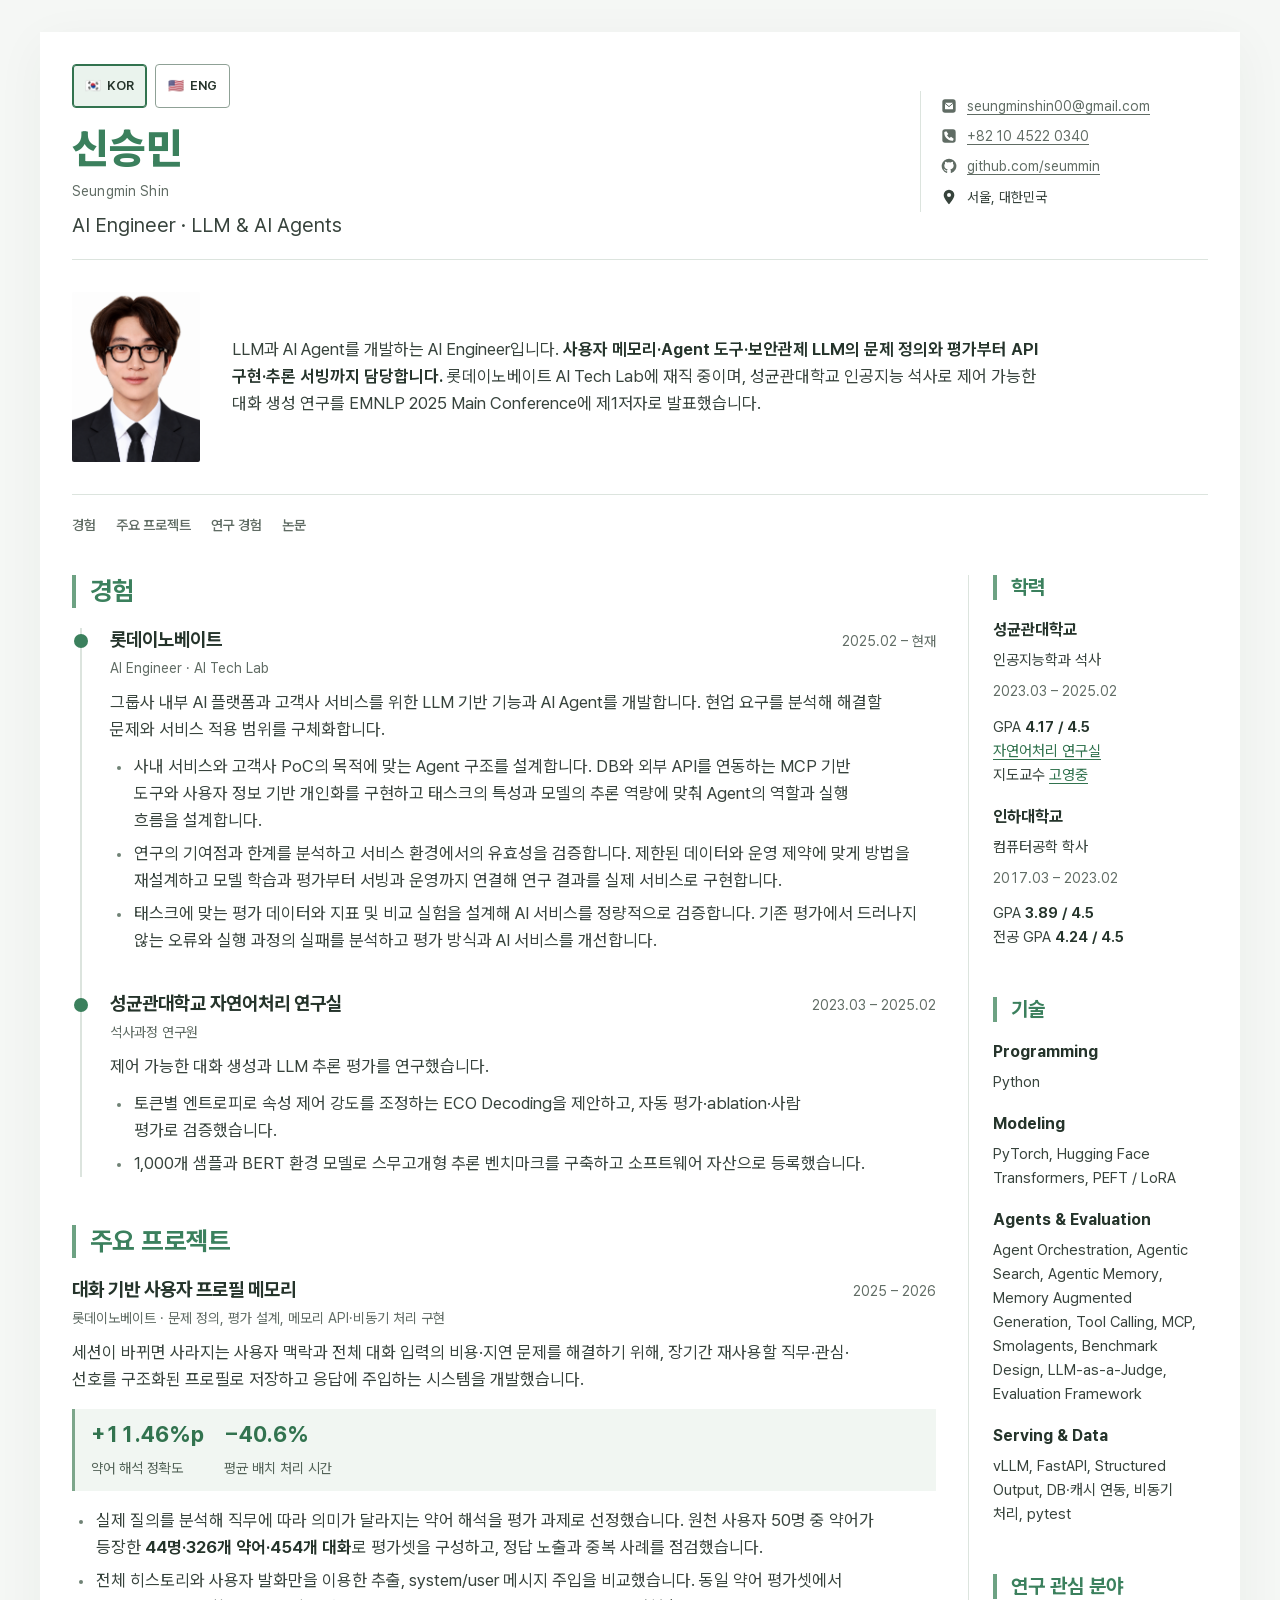
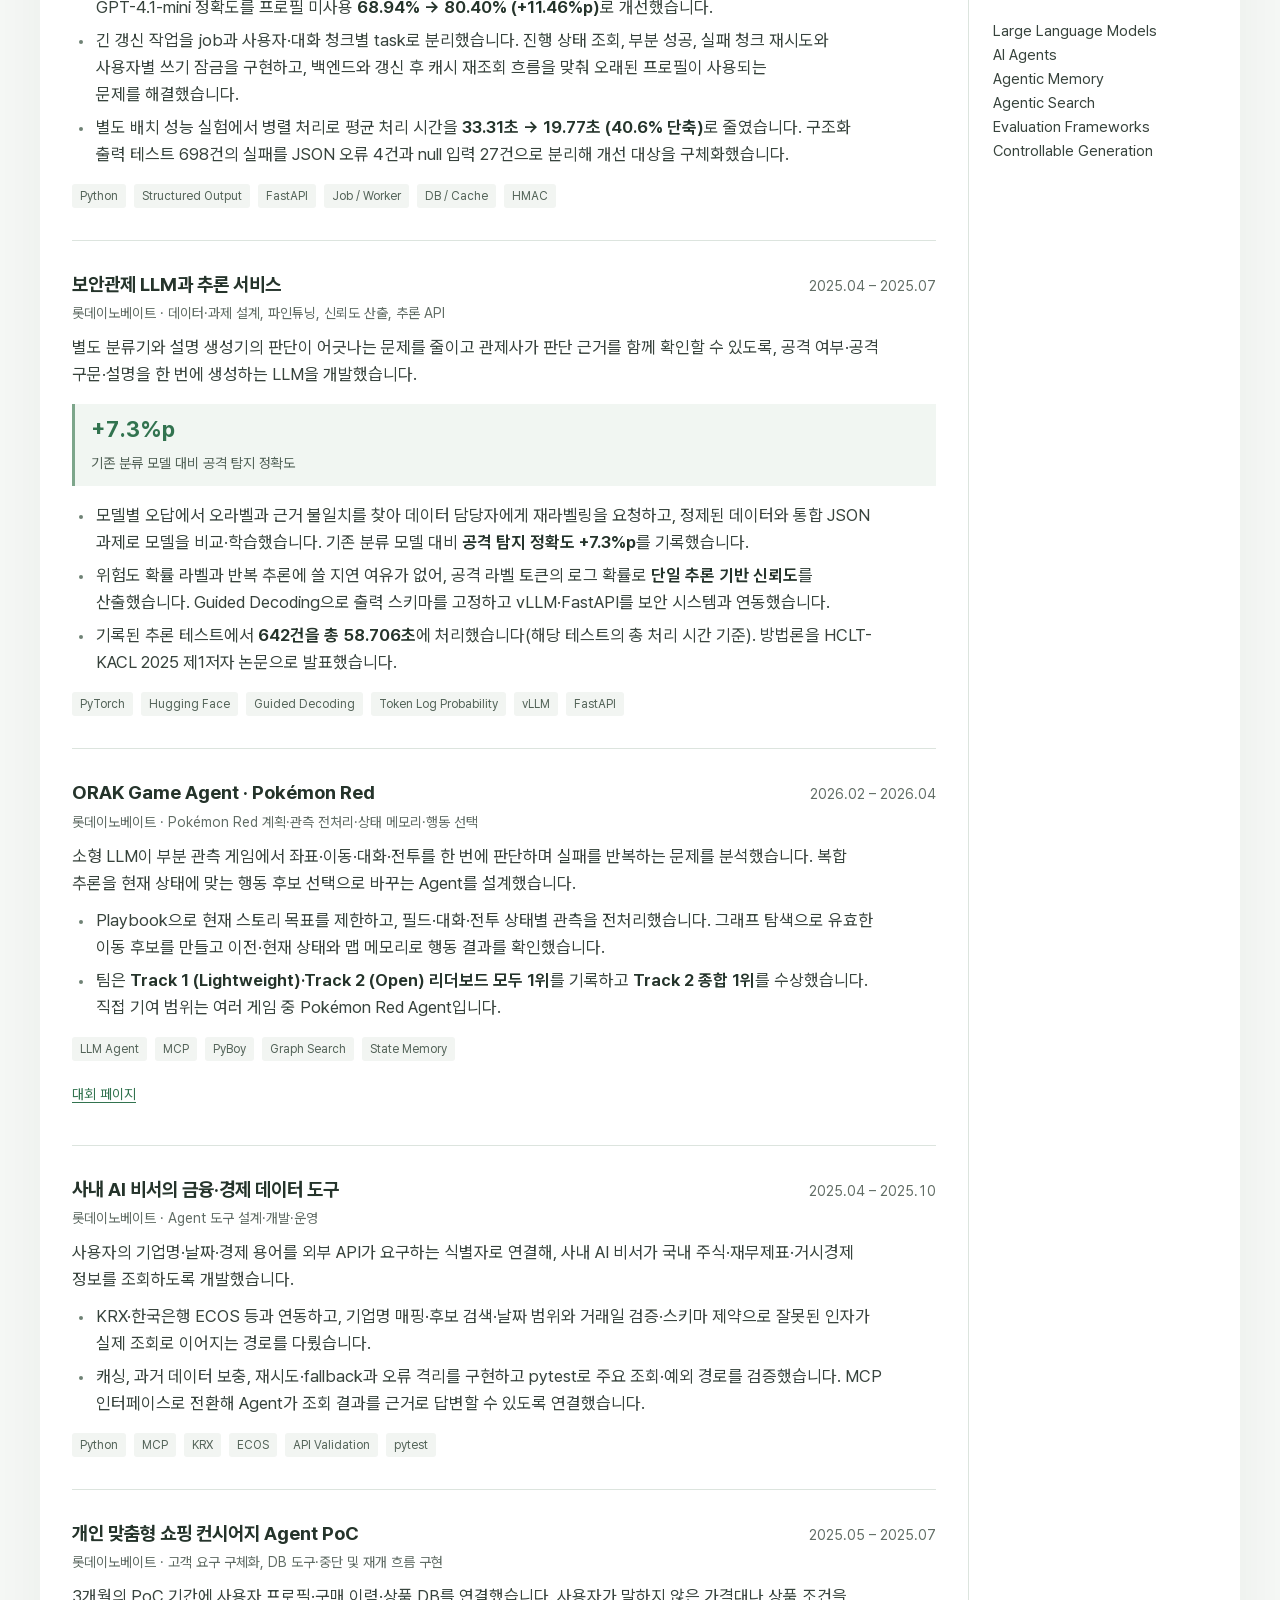
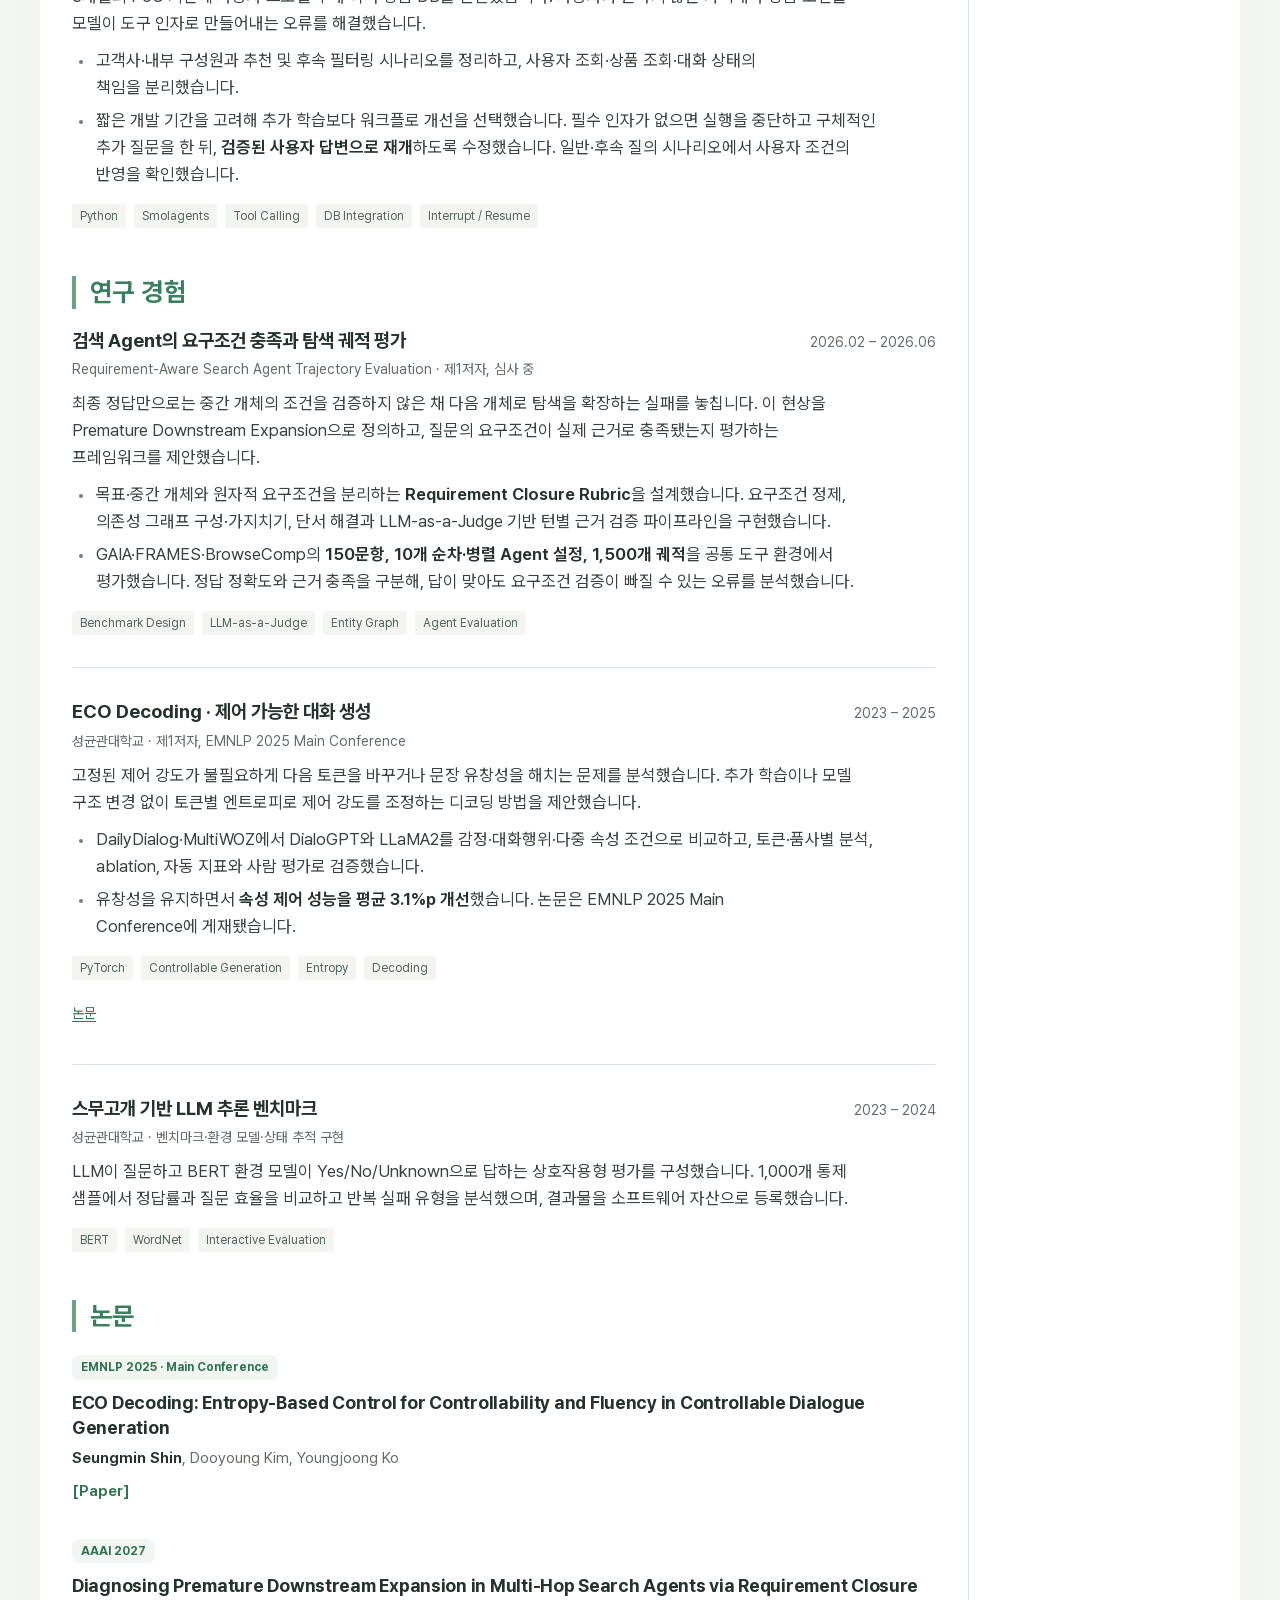
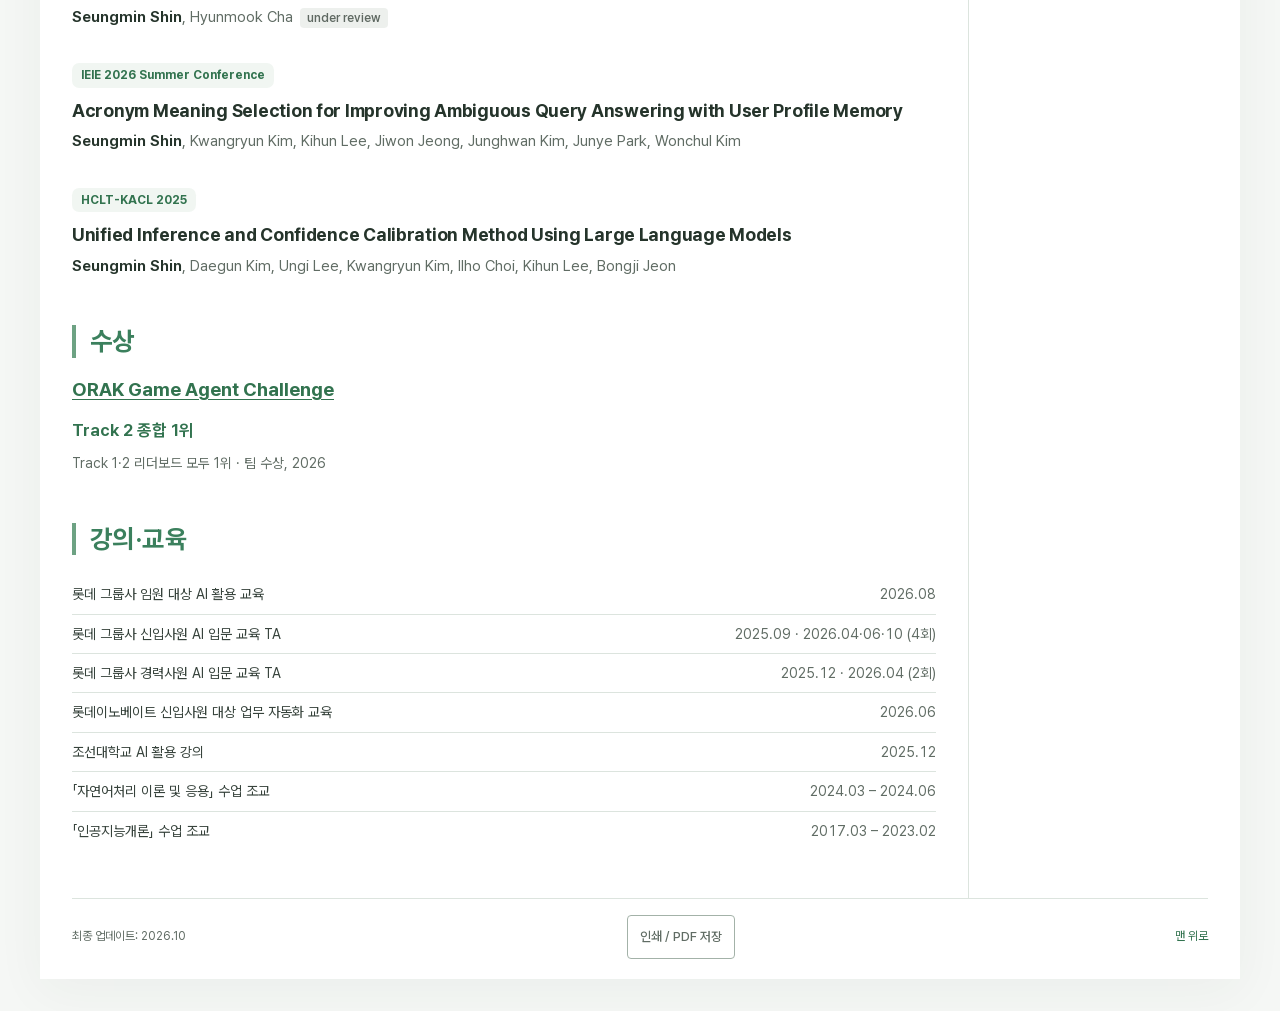
==== index.html @ 5651dcef "List full authors for publications" ====
<!doctype html>
<html lang="ko">
<head>
  <meta charset="utf-8">
  <meta name="viewport" content="width=device-width, initial-scale=1">
  <meta name="description" content="LLM과 AI Agent를 연구·개발하는 신승민의 이력서. 사용자 메모리, Agent 도구와 평가, LLM 추론 서비스를 개발합니다.">
  <meta name="theme-color" content="#477560">
  <title>신승민 | AI Engineer</title>
  <link rel="alternate" hreflang="ko" href="./index.html">
  <link rel="alternate" hreflang="en" href="./en.html">
  <link rel="icon" href="data:image/svg+xml,%3Csvg xmlns='http://www.w3.org/2000/svg' viewBox='0 0 64 64'%3E%3Crect width='64' height='64' rx='12' fill='%23477560'/%3E%3Ctext x='32' y='44' text-anchor='middle' font-family='Arial' font-size='38' fill='white'%3ES%3C/text%3E%3C/svg%3E">
  <link rel="preload" href="./PretendardVariable.woff2" as="font" type="font/woff2" crossorigin>
  <link rel="stylesheet" href="./styles.css?v=17">
  <script src="./print.js" defer></script>
</head>
<body id="top">
  <a class="skip-link" href="#main-content">본문으로 건너뛰기</a>
  <div class="resume">
    <header class="header">
      <div class="identity">
        <nav class="language-switch" aria-label="Language / 언어">
          <a href="./index.html" lang="ko" hreflang="ko" aria-current="page"><span aria-hidden="true">🇰🇷</span>KOR<span class="sr-only"> 한국어</span></a>
          <a href="./en.html" lang="en" hreflang="en"><span aria-hidden="true">🇺🇸</span>ENG<span class="sr-only"> English</span></a>
        </nav>
        <h1>신승민</h1>
        <p class="alternate-name">Seungmin Shin</p>
        <p class="role">AI Engineer · LLM &amp; AI Agents</p>
      </div>
      <address aria-label="연락처">
        <a href="mailto:seungminshin00@gmail.com"><svg class="contact-icon" viewBox="0 0 24 24" aria-hidden="true"><rect x="2" y="2" width="20" height="20" rx="4"/><rect x="6" y="7" width="12" height="10" rx="1" fill="white"/><path d="m6 8 6 5 6-5" fill="none" stroke="currentColor" stroke-width="1.5"/></svg><span>seungminshin00@gmail.com</span></a>
        <a href="tel:+821045220340"><svg class="contact-icon" viewBox="0 0 24 24" aria-hidden="true"><rect x="2" y="2" width="20" height="20" rx="4"/><path d="m8 5 3 4-2 2a12 12 0 0 0 4 4l2-2 4 3-1 3C11 20 4 13 5 6z" fill="white"/></svg><span>+82 10 4522 0340</span></a>
        <a href="https://github.com/seummin"><svg class="contact-icon" viewBox="0 0 24 24" aria-hidden="true"><path d="M12 1a11 11 0 0 0-3.48 21.44c.55.1.75-.24.75-.53v-2.05c-3.06.66-3.71-1.3-3.71-1.3-.5-1.27-1.22-1.61-1.22-1.61-1-.68.08-.67.08-.67 1.1.08 1.68 1.13 1.68 1.13.98 1.68 2.57 1.19 3.2.91.1-.71.39-1.19.7-1.46-2.45-.28-5.03-1.22-5.03-5.44 0-1.2.43-2.18 1.13-2.94-.11-.28-.49-1.4.11-2.91 0 0 .92-.29 3.02 1.13a10.5 10.5 0 0 1 5.5 0c2.1-1.42 3.02-1.13 3.02-1.13.6 1.51.22 2.63.11 2.91.7.76 1.13 1.74 1.13 2.94 0 4.23-2.58 5.16-5.04 5.44.4.34.75 1.01.75 2.04v3.05c0 .29.2.64.76.53A11 11 0 0 0 12 1z"/></svg><span>github.com/seummin</span></a>
        <span class="location"><svg class="contact-icon" viewBox="0 0 24 24" aria-hidden="true"><path fill-rule="evenodd" d="M12 1a8 8 0 0 0-8 8c0 5.4 8 14 8 14s8-8.6 8-14a8 8 0 0 0-8-8m0 5a3 3 0 1 1 0 6 3 3 0 0 1 0-6"/></svg><span>서울, 대한민국</span></span>
      </address>
    </header>
    <div class="intro">
      <img class="portrait" src="./portrait.png" alt="신승민 프로필 사진" width="1086" height="1448" fetchpriority="high">
      <p>LLM과 AI Agent를 개발하는 AI Engineer입니다. <strong>사용자 메모리·Agent 도구·보안관제 LLM의 문제 정의와 평가부터 API 구현·추론 서빙까지 담당합니다.</strong> 롯데이노베이트 AI Tech Lab에 재직 중이며, 성균관대학교 인공지능 석사로 제어 가능한 대화 생성 연구를 EMNLP 2025 Main Conference에 제1저자로 발표했습니다.</p>
    </div>
    <nav class="section-nav" aria-label="이력서 목차"><a href="#experience">경험</a><a href="#projects">주요 프로젝트</a><a href="#research">연구 경험</a><a href="#publications">논문</a></nav>
    <div class="cv-grid">
      <main id="main-content">
        <section class="section" id="experience" aria-labelledby="experience-heading"><h2 id="experience-heading">경험</h2><article class="entry">
      <div class="entry-heading"><h3>롯데이노베이트</h3><p class="date">2025.02 – 현재</p></div>
      <p class="entry-subtitle">AI Engineer · AI Tech Lab</p>
      <p class="entry-summary">그룹사 내부 AI 플랫폼과 고객사 서비스를 위한 LLM 기반 기능과 AI Agent를 개발합니다. 현업 요구를 분석해 해결할 문제와 서비스 적용 범위를 구체화합니다.</p>
      
      <ul class="entry-bullets"><li>사내 서비스와 고객사 PoC의 목적에 맞는 Agent 구조를 설계합니다. DB와 외부 API를 연동하는 MCP 기반 도구와 사용자 정보 기반 개인화를 구현하고 태스크의 특성과 모델의 추론 역량에 맞춰 Agent의 역할과 실행 흐름을 설계합니다.</li><li>연구의 기여점과 한계를 분석하고 서비스 환경에서의 유효성을 검증합니다. 제한된 데이터와 운영 제약에 맞게 방법을 재설계하고 모델 학습과 평가부터 서빙과 운영까지 연결해 연구 결과를 실제 서비스로 구현합니다.</li><li>태스크에 맞는 평가 데이터와 지표 및 비교 실험을 설계해 AI 서비스를 정량적으로 검증합니다. 기존 평가에서 드러나지 않는 오류와 실행 과정의 실패를 분석하고 평가 방식과 AI 서비스를 개선합니다.</li></ul>
      
      
    </article><article class="entry">
      <div class="entry-heading"><h3>성균관대학교 자연어처리 연구실</h3><p class="date">2023.03 – 2025.02</p></div>
      <p class="entry-subtitle">석사과정 연구원</p>
      <p class="entry-summary">제어 가능한 대화 생성과 LLM 추론 평가를 연구했습니다.</p>
      
      <ul class="entry-bullets"><li>토큰별 엔트로피로 속성 제어 강도를 조정하는 ECO Decoding을 제안하고, 자동 평가·ablation·사람 평가로 검증했습니다.</li><li>1,000개 샘플과 BERT 환경 모델로 스무고개형 추론 벤치마크를 구축하고 소프트웨어 자산으로 등록했습니다.</li></ul>
      
      
    </article></section><section class="section" id="projects" aria-labelledby="projects-heading"><h2 id="projects-heading">주요 프로젝트</h2><article class="entry">
      <div class="entry-heading"><h3>대화 기반 사용자 프로필 메모리</h3><p class="date">2025 – 2026</p></div>
      <p class="entry-subtitle">롯데이노베이트 · 문제 정의, 평가 설계, 메모리 API·비동기 처리 구현</p>
      <p class="entry-summary">세션이 바뀌면 사라지는 사용자 맥락과 전체 대화 입력의 비용·지연 문제를 해결하기 위해, 장기간 재사용할 직무·관심·선호를 구조화된 프로필로 저장하고 응답에 주입하는 시스템을 개발했습니다.</p>
      <div class="project-results"><div><strong>+11.46%p</strong><span>약어 해석 정확도</span></div><div><strong>−40.6%</strong><span>평균 배치 처리 시간</span></div></div>
      <ul class="entry-bullets"><li>실제 질의를 분석해 직무에 따라 의미가 달라지는 약어 해석을 평가 과제로 선정했습니다. 원천 사용자 50명 중 약어가 등장한 <strong>44명·326개 약어·454개 대화</strong>로 평가셋을 구성하고, 정답 노출과 중복 사례를 점검했습니다.</li><li>전체 히스토리와 사용자 발화만을 이용한 추출, system/user 메시지 주입을 비교했습니다. 동일 약어 평가셋에서 GPT-4.1-mini 정확도를 프로필 미사용 <strong>68.94% → 80.40% (+11.46%p)</strong>로 개선했습니다.</li><li>긴 갱신 작업을 job과 사용자·대화 청크별 task로 분리했습니다. 진행 상태 조회, 부분 성공, 실패 청크 재시도와 사용자별 쓰기 잠금을 구현하고, 백엔드와 갱신 후 캐시 재조회 흐름을 맞춰 오래된 프로필이 사용되는 문제를 해결했습니다.</li><li>별도 배치 성능 실험에서 병렬 처리로 평균 처리 시간을 <strong>33.31초 → 19.77초 (40.6% 단축)</strong>로 줄였습니다. 구조화 출력 테스트 698건의 실패를 JSON 오류 4건과 null 입력 27건으로 분리해 개선 대상을 구체화했습니다.</li></ul>
      <ul class="tags" aria-label="Technologies"><li>Python</li><li>Structured Output</li><li>FastAPI</li><li>Job / Worker</li><li>DB / Cache</li><li>HMAC</li></ul>
      
    </article><article class="entry">
      <div class="entry-heading"><h3>보안관제 LLM과 추론 서비스</h3><p class="date">2025.04 – 2025.07</p></div>
      <p class="entry-subtitle">롯데이노베이트 · 데이터·과제 설계, 파인튜닝, 신뢰도 산출, 추론 API</p>
      <p class="entry-summary">별도 분류기와 설명 생성기의 판단이 어긋나는 문제를 줄이고 관제사가 판단 근거를 함께 확인할 수 있도록, 공격 여부·공격 구문·설명을 한 번에 생성하는 LLM을 개발했습니다.</p>
      <div class="project-results"><div><strong>+7.3%p</strong><span>기존 분류 모델 대비 공격 탐지 정확도</span></div></div>
      <ul class="entry-bullets"><li>모델별 오답에서 오라벨과 근거 불일치를 찾아 데이터 담당자에게 재라벨링을 요청하고, 정제된 데이터와 통합 JSON 과제로 모델을 비교·학습했습니다. 기존 분류 모델 대비 <strong>공격 탐지 정확도 +7.3%p</strong>를 기록했습니다.</li><li>위험도 확률 라벨과 반복 추론에 쓸 지연 여유가 없어, 공격 라벨 토큰의 로그 확률로 <strong>단일 추론 기반 신뢰도</strong>를 산출했습니다. Guided Decoding으로 출력 스키마를 고정하고 vLLM·FastAPI를 보안 시스템과 연동했습니다.</li><li>기록된 추론 테스트에서 <strong>642건을 총 58.706초</strong>에 처리했습니다(해당 테스트의 총 처리 시간 기준). 방법론을 HCLT-KACL 2025 제1저자 논문으로 발표했습니다.</li></ul>
      <ul class="tags" aria-label="Technologies"><li>PyTorch</li><li>Hugging Face</li><li>Guided Decoding</li><li>Token Log Probability</li><li>vLLM</li><li>FastAPI</li></ul>
      
    </article><article class="entry">
      <div class="entry-heading"><h3>ORAK Game Agent · Pokémon Red</h3><p class="date">2026.02 – 2026.04</p></div>
      <p class="entry-subtitle">롯데이노베이트 · Pokémon Red 계획·관측 전처리·상태 메모리·행동 선택</p>
      <p class="entry-summary">소형 LLM이 부분 관측 게임에서 좌표·이동·대화·전투를 한 번에 판단하며 실패를 반복하는 문제를 분석했습니다. 복합 추론을 현재 상태에 맞는 행동 후보 선택으로 바꾸는 Agent를 설계했습니다.</p>
      
      <ul class="entry-bullets"><li>Playbook으로 현재 스토리 목표를 제한하고, 필드·대화·전투 상태별 관측을 전처리했습니다. 그래프 탐색으로 유효한 이동 후보를 만들고 이전·현재 상태와 맵 메모리로 행동 결과를 확인했습니다.</li><li>팀은 <strong>Track 1 (Lightweight)·Track 2 (Open) 리더보드 모두 1위</strong>를 기록하고 <strong>Track 2 종합 1위</strong>를 수상했습니다. 직접 기여 범위는 여러 게임 중 Pokémon Red Agent입니다.</li></ul>
      <ul class="tags" aria-label="Technologies"><li>LLM Agent</li><li>MCP</li><li>PyBoy</li><li>Graph Search</li><li>State Memory</li></ul>
      <div class="entry-links"><a href="https://www.aicrowd.com/challenges/orak-game-agent-challenge-2025">대회 페이지</a></div>
    </article><article class="entry">
      <div class="entry-heading"><h3>사내 AI 비서의 금융·경제 데이터 도구</h3><p class="date">2025.04 – 2025.10</p></div>
      <p class="entry-subtitle">롯데이노베이트 · Agent 도구 설계·개발·운영</p>
      <p class="entry-summary">사용자의 기업명·날짜·경제 용어를 외부 API가 요구하는 식별자로 연결해, 사내 AI 비서가 국내 주식·재무제표·거시경제 정보를 조회하도록 개발했습니다.</p>
      
      <ul class="entry-bullets"><li>KRX·한국은행 ECOS 등과 연동하고, 기업명 매핑·후보 검색·날짜 범위와 거래일 검증·스키마 제약으로 잘못된 인자가 실제 조회로 이어지는 경로를 다뤘습니다.</li><li>캐싱, 과거 데이터 보충, 재시도·fallback과 오류 격리를 구현하고 pytest로 주요 조회·예외 경로를 검증했습니다. MCP 인터페이스로 전환해 Agent가 조회 결과를 근거로 답변할 수 있도록 연결했습니다.</li></ul>
      <ul class="tags" aria-label="Technologies"><li>Python</li><li>MCP</li><li>KRX</li><li>ECOS</li><li>API Validation</li><li>pytest</li></ul>
      
    </article><article class="entry">
      <div class="entry-heading"><h3>개인 맞춤형 쇼핑 컨시어지 Agent PoC</h3><p class="date">2025.05 – 2025.07</p></div>
      <p class="entry-subtitle">롯데이노베이트 · 고객 요구 구체화, DB 도구·중단 및 재개 흐름 구현</p>
      <p class="entry-summary">3개월의 PoC 기간에 사용자 프로필·구매 이력·상품 DB를 연결했습니다. 사용자가 말하지 않은 가격대나 상품 조건을 모델이 도구 인자로 만들어내는 오류를 해결했습니다.</p>
      
      <ul class="entry-bullets"><li>고객사·내부 구성원과 추천 및 후속 필터링 시나리오를 정리하고, 사용자 조회·상품 조회·대화 상태의 책임을 분리했습니다.</li><li>짧은 개발 기간을 고려해 추가 학습보다 워크플로 개선을 선택했습니다. 필수 인자가 없으면 실행을 중단하고 구체적인 추가 질문을 한 뒤, <strong>검증된 사용자 답변으로 재개</strong>하도록 수정했습니다. 일반·후속 질의 시나리오에서 사용자 조건의 반영을 확인했습니다.</li></ul>
      <ul class="tags" aria-label="Technologies"><li>Python</li><li>Smolagents</li><li>Tool Calling</li><li>DB Integration</li><li>Interrupt / Resume</li></ul>
      
    </article></section><section class="section" id="research" aria-labelledby="research-heading"><h2 id="research-heading">연구 경험</h2><article class="entry">
      <div class="entry-heading"><h3>검색 Agent의 요구조건 충족과 탐색 궤적 평가</h3><p class="date">2026.02 – 2026.06</p></div>
      <p class="entry-subtitle">Requirement-Aware Search Agent Trajectory Evaluation · 제1저자, 심사 중</p>
      <p class="entry-summary">최종 정답만으로는 중간 개체의 조건을 검증하지 않은 채 다음 개체로 탐색을 확장하는 실패를 놓칩니다. 이 현상을 Premature Downstream Expansion으로 정의하고, 질문의 요구조건이 실제 근거로 충족됐는지 평가하는 프레임워크를 제안했습니다.</p>
      
      <ul class="entry-bullets"><li>목표·중간 개체와 원자적 요구조건을 분리하는 <strong>Requirement Closure Rubric</strong>을 설계했습니다. 요구조건 정제, 의존성 그래프 구성·가지치기, 단서 해결과 LLM-as-a-Judge 기반 턴별 근거 검증 파이프라인을 구현했습니다.</li><li>GAIA·FRAMES·BrowseComp의 <strong>150문항, 10개 순차·병렬 Agent 설정, 1,500개 궤적</strong>을 공통 도구 환경에서 평가했습니다. 정답 정확도와 근거 충족을 구분해, 답이 맞아도 요구조건 검증이 빠질 수 있는 오류를 분석했습니다.</li></ul>
      <ul class="tags" aria-label="Technologies"><li>Benchmark Design</li><li>LLM-as-a-Judge</li><li>Entity Graph</li><li>Agent Evaluation</li></ul>
      
    </article><article class="entry">
      <div class="entry-heading"><h3>ECO Decoding · 제어 가능한 대화 생성</h3><p class="date">2023 – 2025</p></div>
      <p class="entry-subtitle">성균관대학교 · 제1저자, EMNLP 2025 Main Conference</p>
      <p class="entry-summary">고정된 제어 강도가 불필요하게 다음 토큰을 바꾸거나 문장 유창성을 해치는 문제를 분석했습니다. 추가 학습이나 모델 구조 변경 없이 토큰별 엔트로피로 제어 강도를 조정하는 디코딩 방법을 제안했습니다.</p>
      
      <ul class="entry-bullets"><li>DailyDialog·MultiWOZ에서 DialoGPT와 LLaMA2를 감정·대화행위·다중 속성 조건으로 비교하고, 토큰·품사별 분석, ablation, 자동 지표와 사람 평가로 검증했습니다.</li><li>유창성을 유지하면서 <strong>속성 제어 성능을 평균 3.1%p 개선</strong>했습니다. 논문은 EMNLP 2025 Main Conference에 게재됐습니다.</li></ul>
      <ul class="tags" aria-label="Technologies"><li>PyTorch</li><li>Controllable Generation</li><li>Entropy</li><li>Decoding</li></ul>
      <div class="entry-links"><a href="https://arxiv.org/abs/2511.01568">논문</a></div>
    </article><article class="entry">
      <div class="entry-heading"><h3>스무고개 기반 LLM 추론 벤치마크</h3><p class="date">2023 – 2024</p></div>
      <p class="entry-subtitle">성균관대학교 · 벤치마크·환경 모델·상태 추적 구현</p>
      <p class="entry-summary">LLM이 질문하고 BERT 환경 모델이 Yes/No/Unknown으로 답하는 상호작용형 평가를 구성했습니다. 1,000개 통제 샘플에서 정답률과 질문 효율을 비교하고 반복 실패 유형을 분석했으며, 결과물을 소프트웨어 자산으로 등록했습니다.</p>
      
      
      <ul class="tags" aria-label="Technologies"><li>BERT</li><li>WordNet</li><li>Interactive Evaluation</li></ul>
      
    </article></section>
        <section class="section" id="publications" aria-labelledby="publications-heading">
          <h2 id="publications-heading">논문</h2><ol class="publication-list"><li class="publication"><span class="publication-venue">EMNLP 2025 · Main Conference</span><h3>ECO Decoding: Entropy-Based Control for Controllability and Fluency in Controllable Dialogue Generation</h3><p class="publication-authors"><strong>Seungmin Shin</strong>, Dooyoung Kim, Youngjoong Ko</p><a class="paper-link" href="https://arxiv.org/abs/2511.01568">[Paper]</a></li><li class="publication"><span class="publication-venue">AAAI 2027</span><h3>Diagnosing Premature Downstream Expansion in Multi-Hop Search Agents via Requirement Closure</h3><p class="publication-authors"><strong>Seungmin Shin</strong>, Hyunmook Cha<span class="review-status">under review</span></p></li><li class="publication"><span class="publication-venue">IEIE 2026 Summer Conference</span><h3>Acronym Meaning Selection for Improving Ambiguous Query Answering with User Profile Memory</h3><p class="publication-authors"><strong>Seungmin Shin</strong>, Kwangryun Kim, Kihun Lee, Jiwon Jeong, Junghwan Kim, Junye Park, Wonchul Kim</p></li><li class="publication"><span class="publication-venue">HCLT-KACL 2025</span><h3>Unified Inference and Confidence Calibration Method Using Large Language Models</h3><p class="publication-authors"><strong>Seungmin Shin</strong>, Daegun Kim, Ungi Lee, Kwangryun Kim, Ilho Choi, Kihun Lee, Bongji Jeon</p></li></ol>
        </section>
        <section class="section awards" id="awards" aria-labelledby="awards-heading">
          <h2 id="awards-heading">수상</h2>
          <h3><a href="https://www.aicrowd.com/challenges/orak-game-agent-challenge-2025">ORAK Game Agent Challenge</a></h3>
          <p class="award-result">Track 2 종합 1위</p>
          <p class="award-note">Track 1·2 리더보드 모두 1위 · 팀 수상, 2026</p>
        </section>
        <section class="section" id="teaching" aria-labelledby="teaching-heading">
          <h2 id="teaching-heading">강의·교육</h2><ul class="teaching-list"><li><span>롯데 그룹사 임원 대상 AI 활용 교육</span><span class="date">2026.08</span></li><li><span>롯데 그룹사 신입사원 AI 입문 교육 TA</span><span class="date">2025.09 · 2026.04·06·10 (4회)</span></li><li><span>롯데 그룹사 경력사원 AI 입문 교육 TA</span><span class="date">2025.12 · 2026.04 (2회)</span></li><li><span>롯데이노베이트 신입사원 대상 업무 자동화 교육</span><span class="date">2026.06</span></li><li><span>조선대학교 AI 활용 강의</span><span class="date">2025.12</span></li><li><span>「자연어처리 이론 및 응용」 수업 조교</span><span class="date">2024.03 – 2024.06</span></li><li><span>「인공지능개론」 수업 조교</span><span class="date">2017.03 – 2023.02</span></li></ul>
        </section>
      </main>
      <aside class="sidebar">
        <section class="section" aria-labelledby="education-heading"><h2 id="education-heading">학력</h2><article class="school"><h3>성균관대학교</h3><p>인공지능학과 석사</p><p class="date">2023.03 – 2025.02</p><p>GPA <strong>4.17 / 4.5</strong></p><p><a href="https://nlplab-skku.github.io/">자연어처리 연구실</a></p><p>지도교수 <a href="https://nlp.skku.edu/">고영중</a></p></article><article class="school"><h3>인하대학교</h3><p>컴퓨터공학 학사</p><p class="date">2017.03 – 2023.02</p><p>GPA <strong>3.89 / 4.5</strong></p><p>전공 GPA <strong>4.24 / 4.5</strong></p></article></section>
        <section class="section" aria-labelledby="skills-heading"><h2 id="skills-heading">기술</h2><div class="skill"><h3>Programming</h3><p>Python</p></div><div class="skill"><h3>Modeling</h3><p>PyTorch, Hugging Face Transformers, PEFT / LoRA</p></div><div class="skill"><h3>Agents &amp; Evaluation</h3><p>Agent Orchestration, Agentic Search, Agentic Memory, Memory Augmented Generation, Tool Calling, MCP, Smolagents, Benchmark Design, LLM-as-a-Judge, Evaluation Framework</p></div><div class="skill"><h3>Serving &amp; Data</h3><p>vLLM, FastAPI, Structured Output, DB·캐시 연동, 비동기 처리, pytest</p></div></section>
        <section class="section" aria-labelledby="interests-heading"><h2 id="interests-heading">연구 관심 분야</h2><ul class="interest-list"><li>Large Language Models</li><li>AI Agents</li><li>Agentic Memory</li><li>Agentic Search</li><li>Evaluation Frameworks</li><li>Controllable Generation</li></ul></section>
      </aside>
    </div>
    <footer><span>최종 업데이트: 2026.10</span><button class="print-button" type="button" hidden>인쇄 / PDF 저장</button><a href="#top">맨 위로</a></footer>
  </div>
</body>
</html>
---- styles.css ----
@font-face {
  font-family: "Pretendard Variable";
  font-style: normal;
  font-weight: 45 920;
  font-display: swap;
  src: url("./PretendardVariable.woff2") format("woff2");
}
/* Typography skill: petekp/agent-skills, skills/typography/SKILL.md.
   Phi is a design scale, not a guarantee of readability: measure and CJK
   line spacing take precedence. Keep every paragraph available at all widths. */
:root {
  color-scheme: light;
  --phi: 1.618;
  --text-base: clamp(1rem, .975rem + .1vw, 1.0625rem);
  --text-small: .875rem;
  --text-section: calc(1rem * var(--phi));
  --text-display: calc(1rem * var(--phi) * var(--phi));
  --rhythm: calc(1rem * var(--phi));
  --space-xs: .5rem;
  --space-sm: 1rem;
  --space-md: 1.25rem;
  --space-lg: 2rem;
  --space-section: 3rem;
  --measure: 78ch;
  --body-leading: 1.55;
  --ink: #37433c;
  --heading: #25342b;
  --muted: #606c64;
  --accent: #32734f;
  --display-accent: #3b805d;
  --line: #dce4de;
  --soft: #f1f6f2;
}
* { box-sizing: border-box; }
html { scroll-behavior: smooth; scroll-padding-top: 2rem; text-size-adjust: 100%; }
html:lang(ko) { --measure: 48ic; --body-leading: 1.6; }
body {
  margin: 0;
  padding: var(--space-lg) 24px;
  background: #f5f7f5;
  color: var(--ink);
  font-family: "Pretendard Variable", Pretendard, system-ui, -apple-system, "Segoe UI", "Malgun Gothic", "Apple SD Gothic Neo", Arial, sans-serif;
  font-size: var(--text-base);
  line-height: var(--body-leading);
  font-weight: 400;
  font-kerning: normal;
  font-optical-sizing: auto;
  overflow-wrap: break-word;
}
body:lang(ko) { word-break: keep-all; }
a { color: var(--accent); text-decoration-thickness: 1px; text-underline-offset: 3px; }
a:hover { color: #214f36; }
a:focus-visible, button:focus-visible { outline: 3px solid var(--accent); outline-offset: 4px; border-radius: 3px; }
p, ul, ol { margin: 0; }
p, li { text-wrap: pretty; }
strong { color: var(--heading); font-weight: 650; }
h1, h2, h3 { margin: 0; line-height: 1.25; text-wrap: balance; }
button, a { -webkit-tap-highlight-color: transparent; }
.resume { max-width: 75rem; margin: 0 auto; padding: var(--space-lg) var(--space-lg) var(--space-md); background: #fff; box-shadow: 0 12px 48px #263c2e0c; }
.skip-link { position: fixed; top: -100px; left: 24px; z-index: 2; padding: 10px 18px; background: white; }
.skip-link:focus { top: 12px; }
.sr-only { position: absolute; width: 1px; height: 1px; padding: 0; margin: -1px; overflow: hidden; clip: rect(0,0,0,0); white-space: nowrap; border: 0; }
.header { display: grid; grid-template-columns: minmax(0,1fr) 18rem; align-items: center; gap: var(--space-md); padding-bottom: var(--space-md); border-bottom: 1px solid var(--line); }
.identity { min-width: 0; }
.language-switch { display: inline-flex; gap: .5rem; margin-bottom: 1rem; }
.language-switch a { display: inline-flex; gap: 6px; align-items: center; justify-content: center; min-height: 44px; padding: 8px 12px; border: 1px solid #8fa196; border-radius: 4px; color: var(--heading); text-decoration: none; font-size: .8125rem; line-height: 1.25; font-weight: 600; }
.language-switch a[aria-current] { border-color: var(--accent); box-shadow: inset 0 0 0 1px var(--accent); background: #eaf3ed; }
h1 { color: var(--display-accent); font-size: clamp(2.125rem, 1.5rem + 1.5vw, var(--text-display)); font-weight: 850; letter-spacing: .075em; text-transform: uppercase; line-height: 1.15; }
html:lang(ko) h1 { letter-spacing: .025em; }
.alternate-name { color: var(--muted); font-size: var(--text-small); margin-top: var(--space-xs); letter-spacing: .01em; }
.role { font-size: 1.25rem; font-weight: 400; margin-top: var(--space-xs); line-height: 1.4; }
address { border-left: 1px solid var(--line); padding-left: 20px; font-size: var(--text-small); line-height: 1.6; font-style: normal; }
address a, address .location { display: flex; align-items: center; gap: 10px; padding-block: 4px; }
.contact-icon { width: 16px; height: 16px; flex: 0 0 16px; fill: currentColor; }
address a { color: var(--muted); }
address a span { text-decoration: underline; text-underline-offset: 3px; }
.intro { display: grid; grid-template-columns: 128px minmax(0,1fr); align-items: center; gap: var(--space-lg); padding: var(--space-lg) 0; border-bottom: 1px solid var(--line); }
.intro p { max-inline-size: var(--measure); }
.portrait { display: block; width: 128px; max-width: 100%; height: auto; aspect-ratio: 3/4; margin: 0 auto; border-radius: 2px; }
.intro strong { font-weight: 650; }
.section-nav { display: flex; flex-wrap: wrap; gap: 0 20px; padding-block: var(--space-xs); margin-bottom: var(--space-md); font-size: var(--text-small); font-weight: 550; }
.section-nav a { display: inline-flex; align-items: center; min-height: 44px; color: var(--muted); text-decoration: none; }
.section-nav a:hover { color: var(--accent); }
/* Give prose the available width; keep supporting facts in a compact sidebar. */
.cv-grid { display: grid; grid-template-columns: minmax(0,1fr) 15rem; gap: var(--space-lg); }
main { min-width: 0; }
.sidebar { min-width: 0; border-left: 1px solid var(--line); padding-left: 24px; }
.section { margin-bottom: var(--space-section); }
h2 { color: var(--display-accent); border-left: 4px solid #6da283; padding-left: 14px; font-size: var(--text-section); font-weight: 700; letter-spacing: .055em; text-transform: uppercase; margin-bottom: var(--space-md); }
html:lang(ko) h2 { letter-spacing: .015em; }
h3 { color: var(--heading); font-size: 1.1875rem; font-weight: 700; }
.entry { margin-bottom: var(--space-lg); }
.entry:last-child { margin-bottom: 0; }
/* Experience timeline: the rail spans the spacing between entries. */
#experience .entry { position: relative; margin: 0 0 0 8px; padding: 0 0 var(--space-lg) 28px; border-left: 2px solid var(--line); }
#experience .entry:last-child { padding-bottom: 0; }
#experience .entry::before { position: absolute; top: .4rem; left: -8px; width: 14px; height: 14px; border-radius: 50%; background: var(--display-accent); content: ""; }
.entry-heading { display: flex; flex-wrap: wrap; justify-content: space-between; align-items: baseline; gap: var(--space-xs) 1rem; }
.entry-heading h3 { display: block; font-size: 1.1875rem; letter-spacing: 0; min-width: 0; flex: 1 1 20rem; }
.date { color: var(--muted); font-size: var(--text-small); font-variant-numeric: tabular-nums; }
.entry-heading .date { white-space: nowrap; flex-shrink: 0; }
.entry-subtitle { color: var(--muted); font-size: var(--text-small); margin: .375rem 0 .625rem; line-height: 1.5; }
.entry-summary { font-size: var(--text-base); max-inline-size: var(--measure); margin-bottom: .625rem; line-height: var(--body-leading); }
.entry-bullets { max-inline-size: var(--measure); padding-left: 22px; font-size: var(--text-base); line-height: var(--body-leading); }
.teaching-list { list-style: none; padding: 0; font-size: var(--text-small); font-weight: 400; line-height: 1.6; }
.teaching-list li { display: flex; justify-content: space-between; align-items: baseline; flex-wrap: wrap; gap: .25rem 1.25rem; padding: .5rem 0; border-bottom: 1px solid var(--line); }
.teaching-list li:last-child { border-bottom: 0; }
.teaching-list li > span:first-child { flex: 1 1 24rem; }
.teaching-list .date { font-weight: 400; }

.entry-bullets li { padding-left: 2px; margin: .375rem 0; }
.entry-bullets li::marker { color: #6f8275; font-size: .75em; }
.tags { display: flex; flex-wrap: wrap; gap: .5rem; list-style: none; padding: 0; margin-top: var(--space-sm); }
.tags li { background: #f2f5f2; padding: 3px 8px; border-radius: 3px; color: #536358; font-size: .75rem; line-height: 1.5; }
.entry-links { display: flex; gap: 14px; margin-top: var(--space-sm); font-size: var(--text-small); }
.entry-links a { display: inline-flex; align-items: center; min-height: 36px; }
.project-results { display: flex; flex-wrap: wrap; gap: var(--space-sm) var(--space-md); padding: 12px 16px; margin: 1rem 0; background: var(--soft); border-left: 3px solid #7da68b; }
.project-results > div { display: flex; flex-direction: column; }
.project-results strong { color: var(--accent); font-size: 1.375rem; font-weight: 700; line-height: 1.25; font-variant-numeric: tabular-nums; }
.project-results span { color: #536358; font-size: var(--text-small); margin-top: var(--space-xs); }
.publication-list { list-style: none; padding: 0; }
.publication { margin-bottom: var(--space-lg); }
.publication:last-child { margin-bottom: 0; }
.publication-venue { display: inline-block; max-width: 100%; padding: .25rem .55rem; border-radius: .45rem; background: var(--soft); color: var(--accent); font-size: .75rem; font-weight: 700; line-height: 1.35; }
.publication h3 { margin-top: .65rem; font-size: 1.125rem; line-height: 1.4; letter-spacing: -.015em; text-wrap: wrap; }
.publication-authors { margin-top: .45rem; color: var(--muted); font-size: .9375rem; line-height: 1.5; }
.publication-authors strong { color: var(--heading); }
.review-status { display: inline-block; margin-left: .45rem; padding: .08rem .42rem; border-radius: .25rem; background: #edf0ed; color: #5f6962; font-size: .75rem; font-weight: 550; line-height: 1.45; vertical-align: baseline; }
.paper-link { display: inline-block; margin-top: .55rem; font-size: .9375rem; font-weight: 650; text-decoration: none; }
.paper-link:hover { text-decoration: underline; }
.sidebar h2 { font-size: 1.25rem; margin-bottom: var(--space-md); letter-spacing: .04em; }
html:lang(ko) .sidebar h2 { letter-spacing: 0; }
.sidebar h3 { font-size: 1rem; margin-bottom: var(--space-xs); }
.sidebar p { font-size: .9375rem; line-height: var(--body-leading); }
.sidebar p.date { font-size: var(--text-small); margin: var(--space-xs) 0 .75rem; }
.school { margin-bottom: var(--space-md); }
.school:last-child { margin-bottom: 0; }
.skill { margin-bottom: var(--space-md); }
.interest-list { padding: 0; list-style: none; font-size: .9375rem; line-height: 1.6; }
.award-result { color: var(--accent); font-weight: 650; margin-top: var(--space-sm); }
.award-note { color: var(--muted); font-size: var(--text-small); margin-top: var(--space-xs); }
footer { display: flex; flex-wrap: wrap; justify-content: space-between; align-items: center; gap: 12px; border-top: 1px solid var(--line); padding-top: var(--space-sm); font-size: .75rem; color: var(--muted); }
footer a { display: inline-flex; align-items: center; min-height: 44px; text-decoration: none; }
.print-button { display: inline-flex; align-items: center; gap: 7px; min-height: 44px; border: 1px solid #a3b2a8; padding: 8px 12px; border-radius: 4px; background: #fff; color: var(--muted); font-family: inherit; font-size: .8125rem; font-weight: 500; line-height: 1.25; cursor: pointer; }
.print-button[hidden] { display: none; }
.print-button:hover { border-color: var(--accent); color: var(--accent); }
@media (min-width: 62rem) { #projects .entry + .entry, #research .entry + .entry { border-top: 1px solid var(--line); padding-top: var(--space-lg); } }
@media (max-width: 62rem) {
  body { padding: 24px 16px; }
  .resume { padding: 32px; }
  .header { grid-template-columns: minmax(0,1fr) 17rem; gap: var(--space-sm); }
  address { padding-left: 16px; }
  .intro { grid-template-columns: 112px minmax(0,1fr); gap: var(--space-md); }
  .portrait { width: 112px; }
  .cv-grid { grid-template-columns: minmax(0,1fr) 14rem; gap: var(--space-md); }
  .sidebar { padding-left: 20px; }
  .entry-heading { flex-direction: column; align-items: flex-start; }
  .entry-heading h3 { flex-basis: auto; }
  .entry-heading .date { padding-left: 0; }
  .sidebar h2 { font-size: 1.125rem; letter-spacing: .025em; }
}
@media (max-width: 60rem) {
  .header { grid-template-columns: minmax(0,1fr) 17rem; }
  .cv-grid { display: block; }
  .entry-heading { flex-direction: row; align-items: baseline; }
  .entry-heading h3 { flex: 1 1 20rem; }
  .entry-heading .date { padding-left: 0; }
  .sidebar { border-left: 0; border-top: 1px solid var(--line); padding: var(--space-lg) 0 0; display: grid; grid-template-columns: 1fr 1fr; gap: 0 var(--space-md); }
  .sidebar .section { margin-bottom: var(--space-lg); }
}
@media (max-width: 42rem) {
  body { padding: 0; background: #fff; }
  .resume { box-shadow: none; padding: 24px 20px; }
  .header { display: block; }
  h1 { font-size: 2.125rem; letter-spacing: .05em; }
  html:lang(ko) h1 { font-size: 2.4rem; letter-spacing: .01em; }
  .role { font-size: 1.125rem; }
  address { border-left: 0; padding: 0; margin-top: var(--space-md); }
  .intro { display: block; padding: var(--space-md) 0; }
  .portrait { float: left; width: 96px; margin: 4px 24px 12px 0; }
  .intro::after { display: block; clear: both; content: ""; }
  .section-nav { gap: 0 16px; margin-bottom: var(--space-sm); }
  h2 { font-size: 1.5rem; }
  .entry-heading { display: block; }
  #experience .entry { padding-left: 20px; }
  .entry-heading h3 { font-size: 1.125rem; }
  .entry-heading .date { padding-left: 0; margin-top: var(--space-xs); }
  .entry-subtitle { margin-top: .375rem; }
  .section { margin-bottom: var(--space-lg); }
  .sidebar { gap: 0 24px; }
  .sidebar h2 { font-size: 1.25rem; }
}
@media (max-width: 30rem) {
  .sidebar { display: block; }
}

@media (prefers-reduced-motion: reduce) { html { scroll-behavior: auto; } }
@page { size: A4; margin: 13mm 13mm 15mm; }
@media print {
  body { background: #fff; padding: 0; font-size: 10pt; line-height: 1.55; color: #222; }
  .resume { max-width: none; box-shadow: none; padding: 0; margin: 0; }
  .language-switch, .section-nav, footer, .skip-link { display: none; }
  .header { display: grid; grid-template-columns: 1fr auto; gap: 20px; padding-bottom: 15px; }
  h1, html:lang(ko) h1 { font-size: 26pt; letter-spacing: .12rem; }
  .alternate-name { font-size: 9pt; }
  .role { font-size: 12pt; }
  address { border-left: 1px solid #ddd; padding-left: 18px; font-size: 8pt; line-height: 1.8; margin: 0; }
  .intro { display: grid; grid-template-columns: 64px 1fr; gap: 20px; padding: 16px 0; font-size: 9pt; line-height: 1.6; margin-bottom: 20px; }
  .portrait { float: none; width: 64px; margin: 0; }
  .intro::after { display: none; }
  .project-results { display: none; }
  .cv-grid { display: block; }
  .section { margin-bottom: 23px; }
  h2 { font-size: 12pt; margin-bottom: 14px; break-after: avoid; }
  .entry { margin-bottom: 20px; }
  #experience .entry { margin: 0 0 20px; padding: 0; border: 0; }
  #experience .entry::before { display: none; }
  .entry + .entry { border: 0; padding-top: 0; }
  .entry-heading { display: flex; flex-direction: row; align-items: center; }
  .entry-heading h3 { font-size: 10pt; }
  .entry-heading .date { padding-left: 0; }
  .entry-subtitle { font-size: 8pt; margin: 4px 0 7px; }
  .entry-summary, .entry-bullets { font-size: 9pt; }
  .entry-bullets li { margin: 4px 0; }
  .entry-heading, .entry-subtitle { break-after: avoid; }
  .entry-summary, .entry-bullets li, .publication, .school, .skill { break-inside: avoid; }
  p, li { orphans: 3; widows: 3; }
  .date { font-size: 8pt; }
  .tags { margin-top: 8px; gap: 4px; }
  .tags li { font-size: 7pt; padding: 1px 5px; background: none; border: 1px solid #ddd; }
  .entry-links { font-size: 8pt; }
  a { color: inherit; text-decoration: none; }
  .publication { margin-bottom: 14px; }
  .publication-venue { padding: 1px 5px; border: 1px solid #ddd; background: none; font-size: 7pt; }
  .publication h3 { font-size: 9pt; }
  .publication-authors, .paper-link { font-size: 8pt; margin-top: 3px; }
  .review-status { font-size: 7pt; }
  .sidebar { border-left: 0; border-top: 1px solid #ddd; padding: 18px 0 0; display: grid; grid-template-columns: 1fr 1fr; gap: 0 30px; }
  .sidebar .section { break-inside: avoid; }
  .sidebar h2 { font-size: 11pt; margin-bottom: 14px; }
  .sidebar h3 { font-size: 9pt; }
  .sidebar p, .interest-list, .sidebar p.date, .award-note { font-size: 8pt; }
}
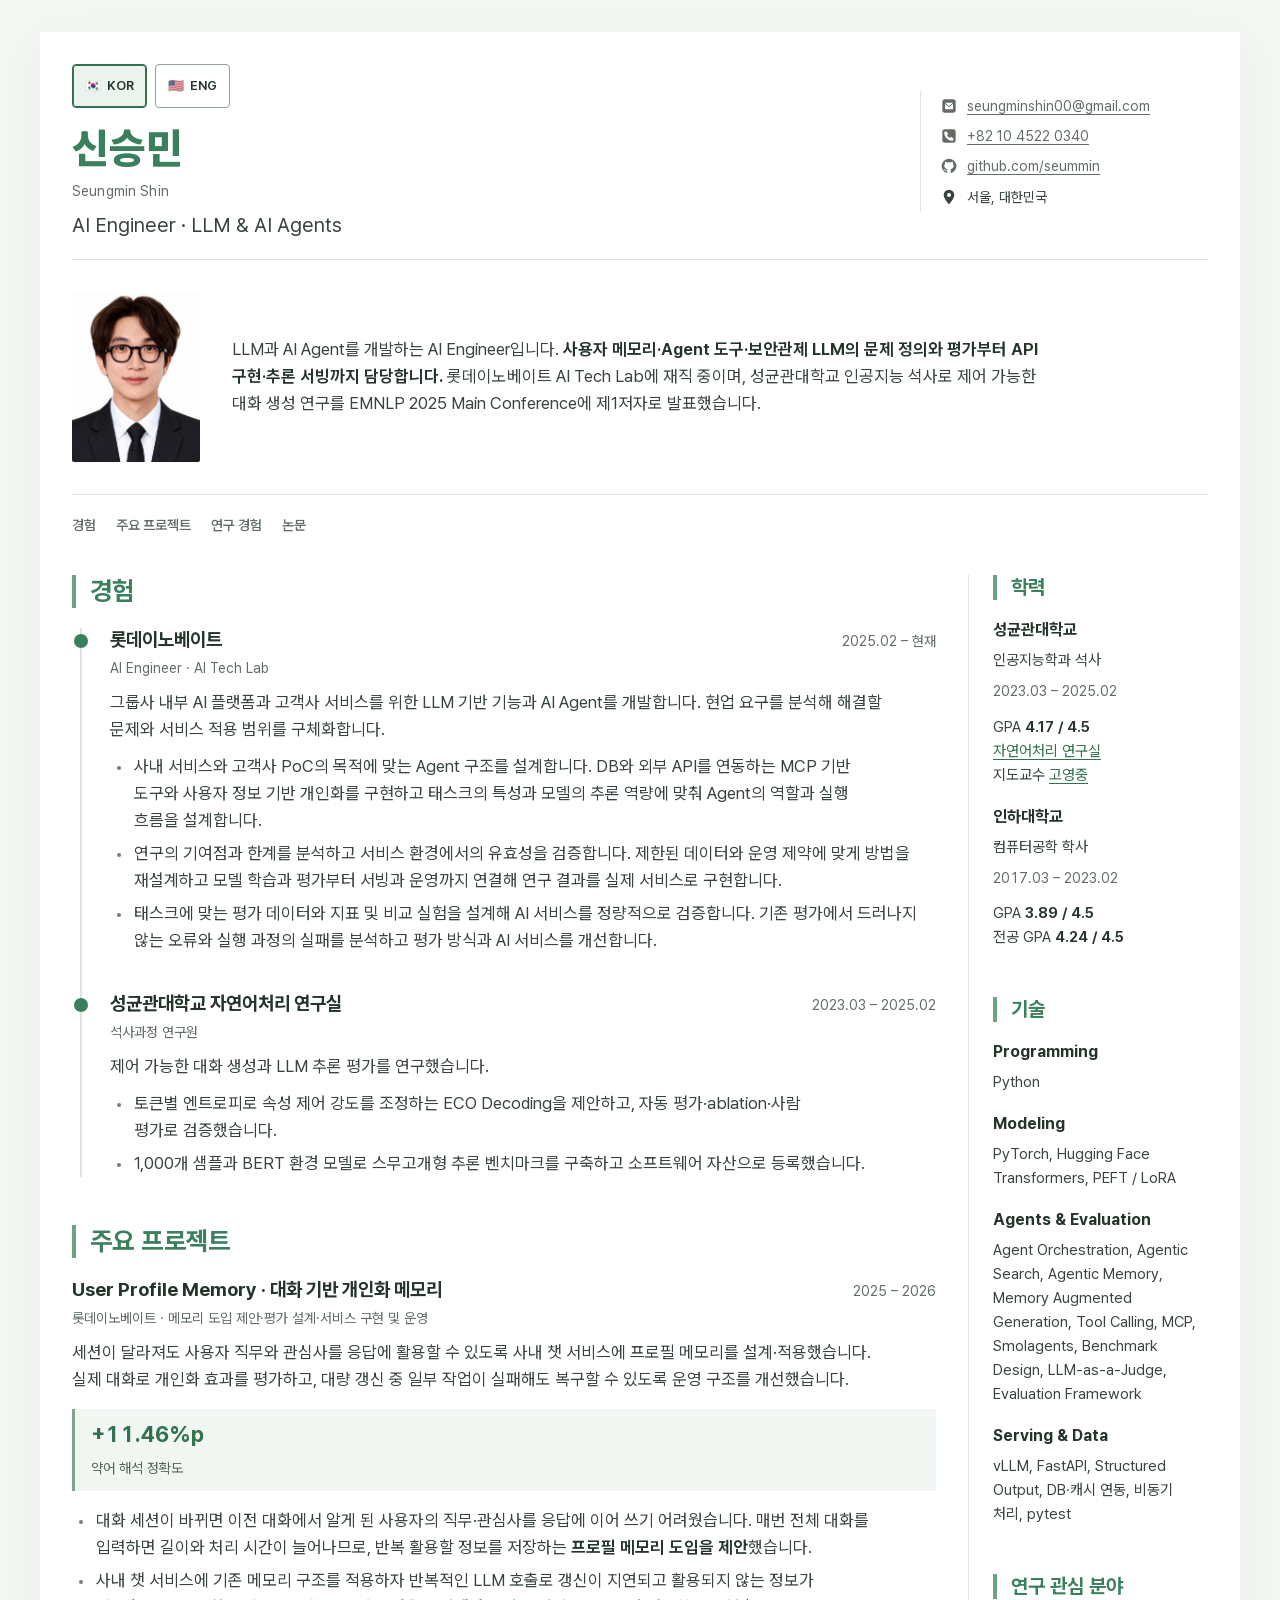
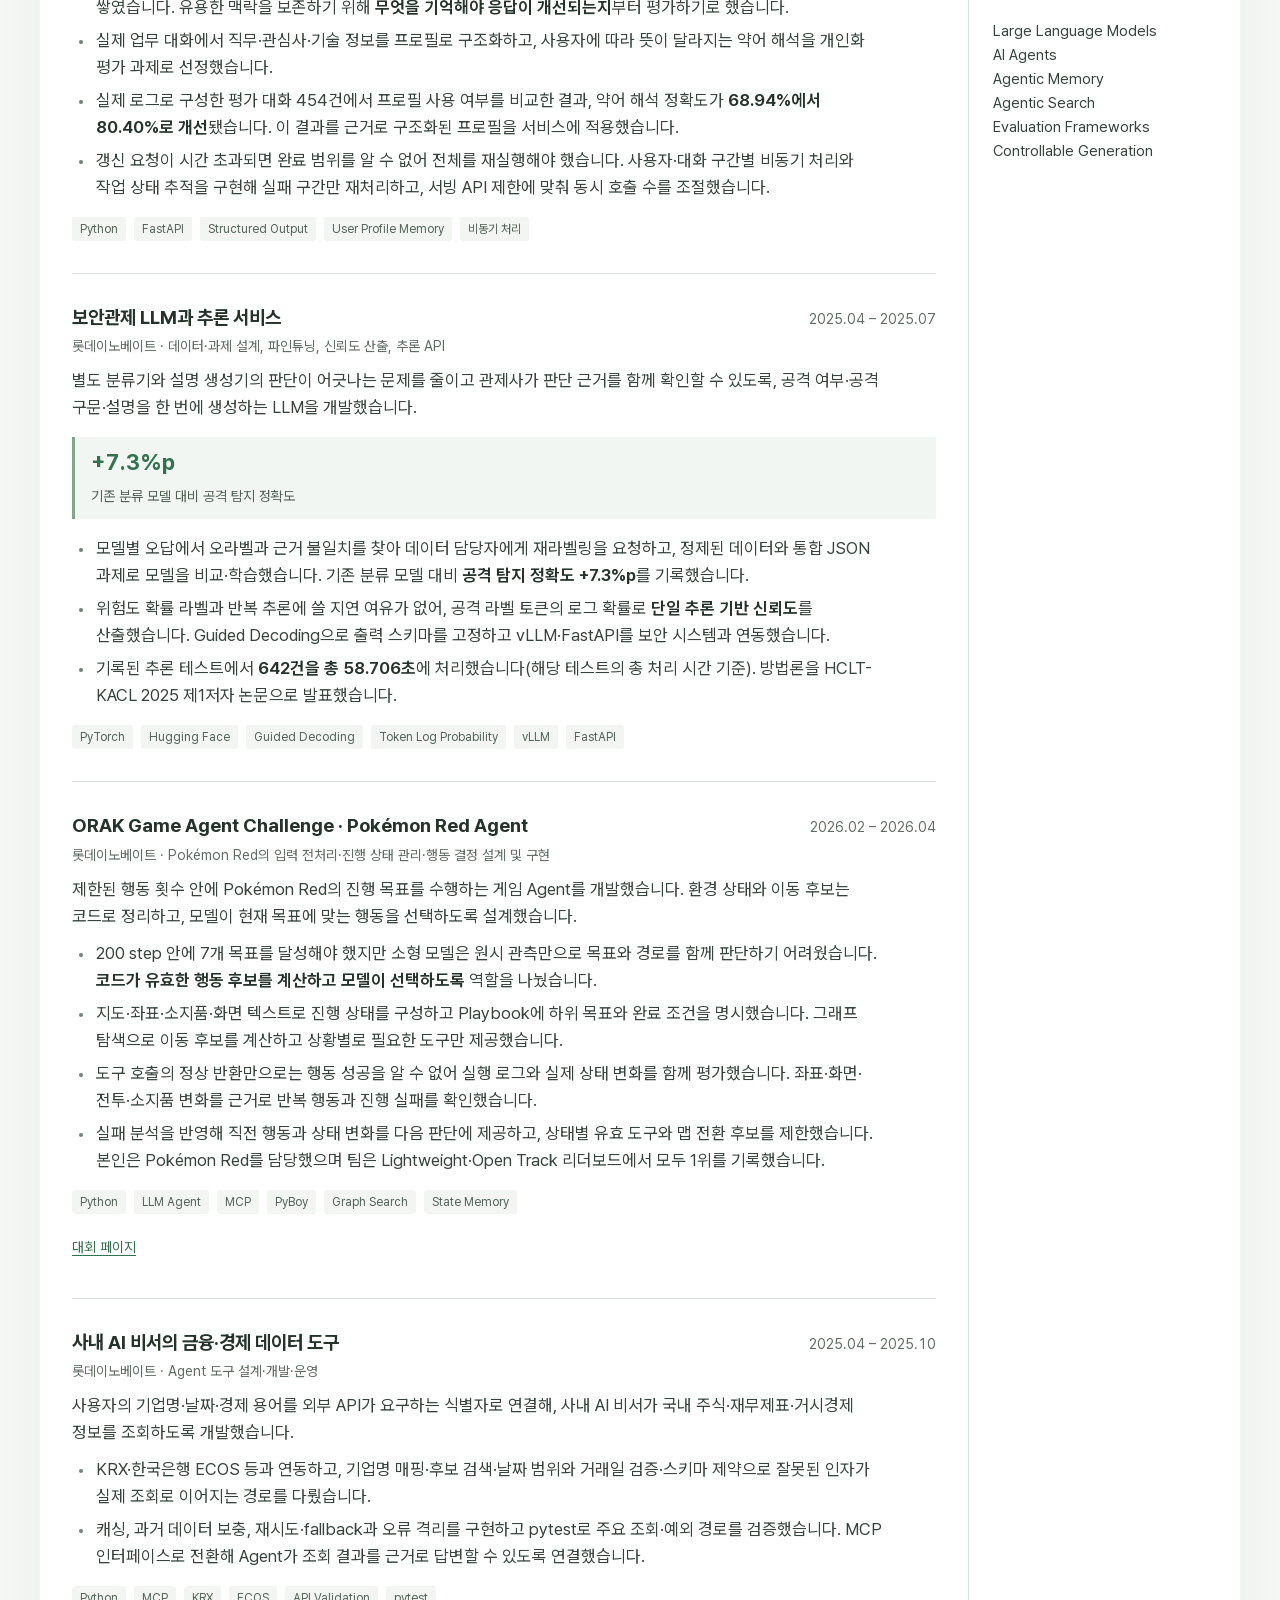
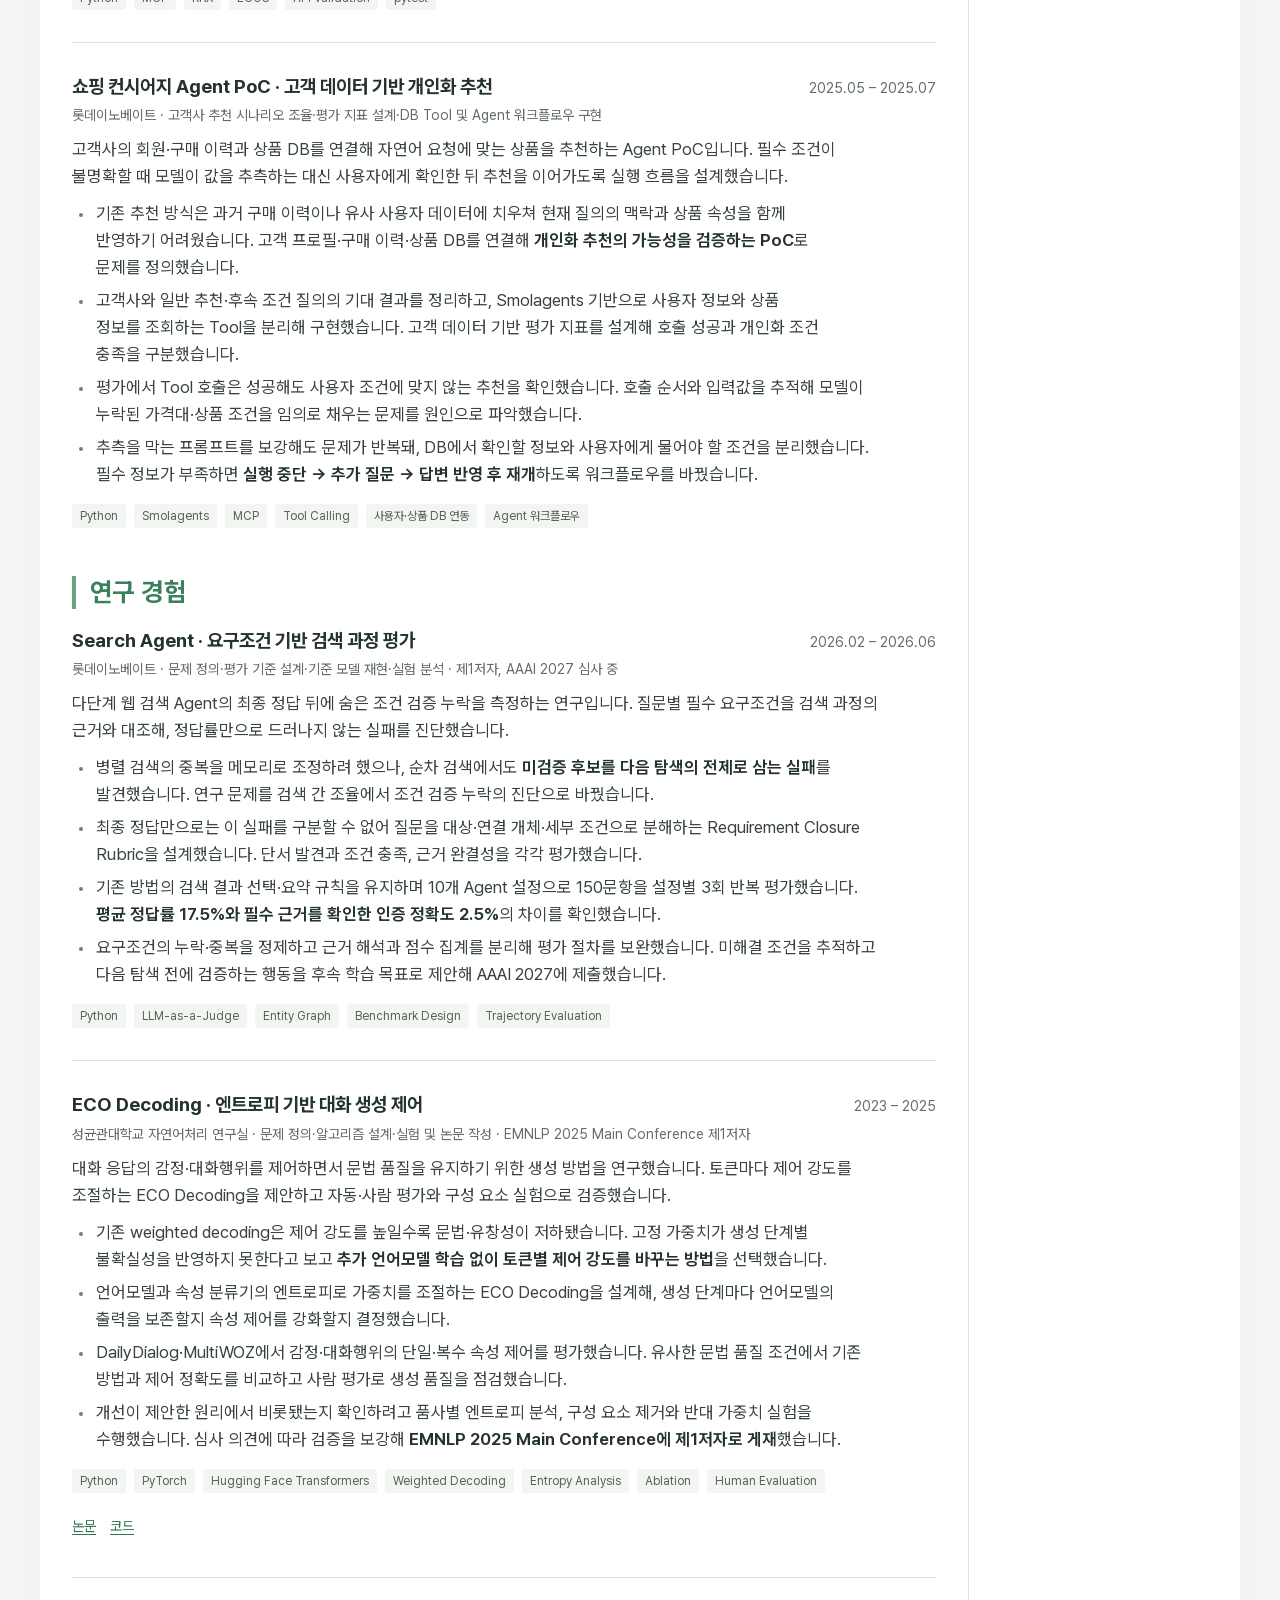
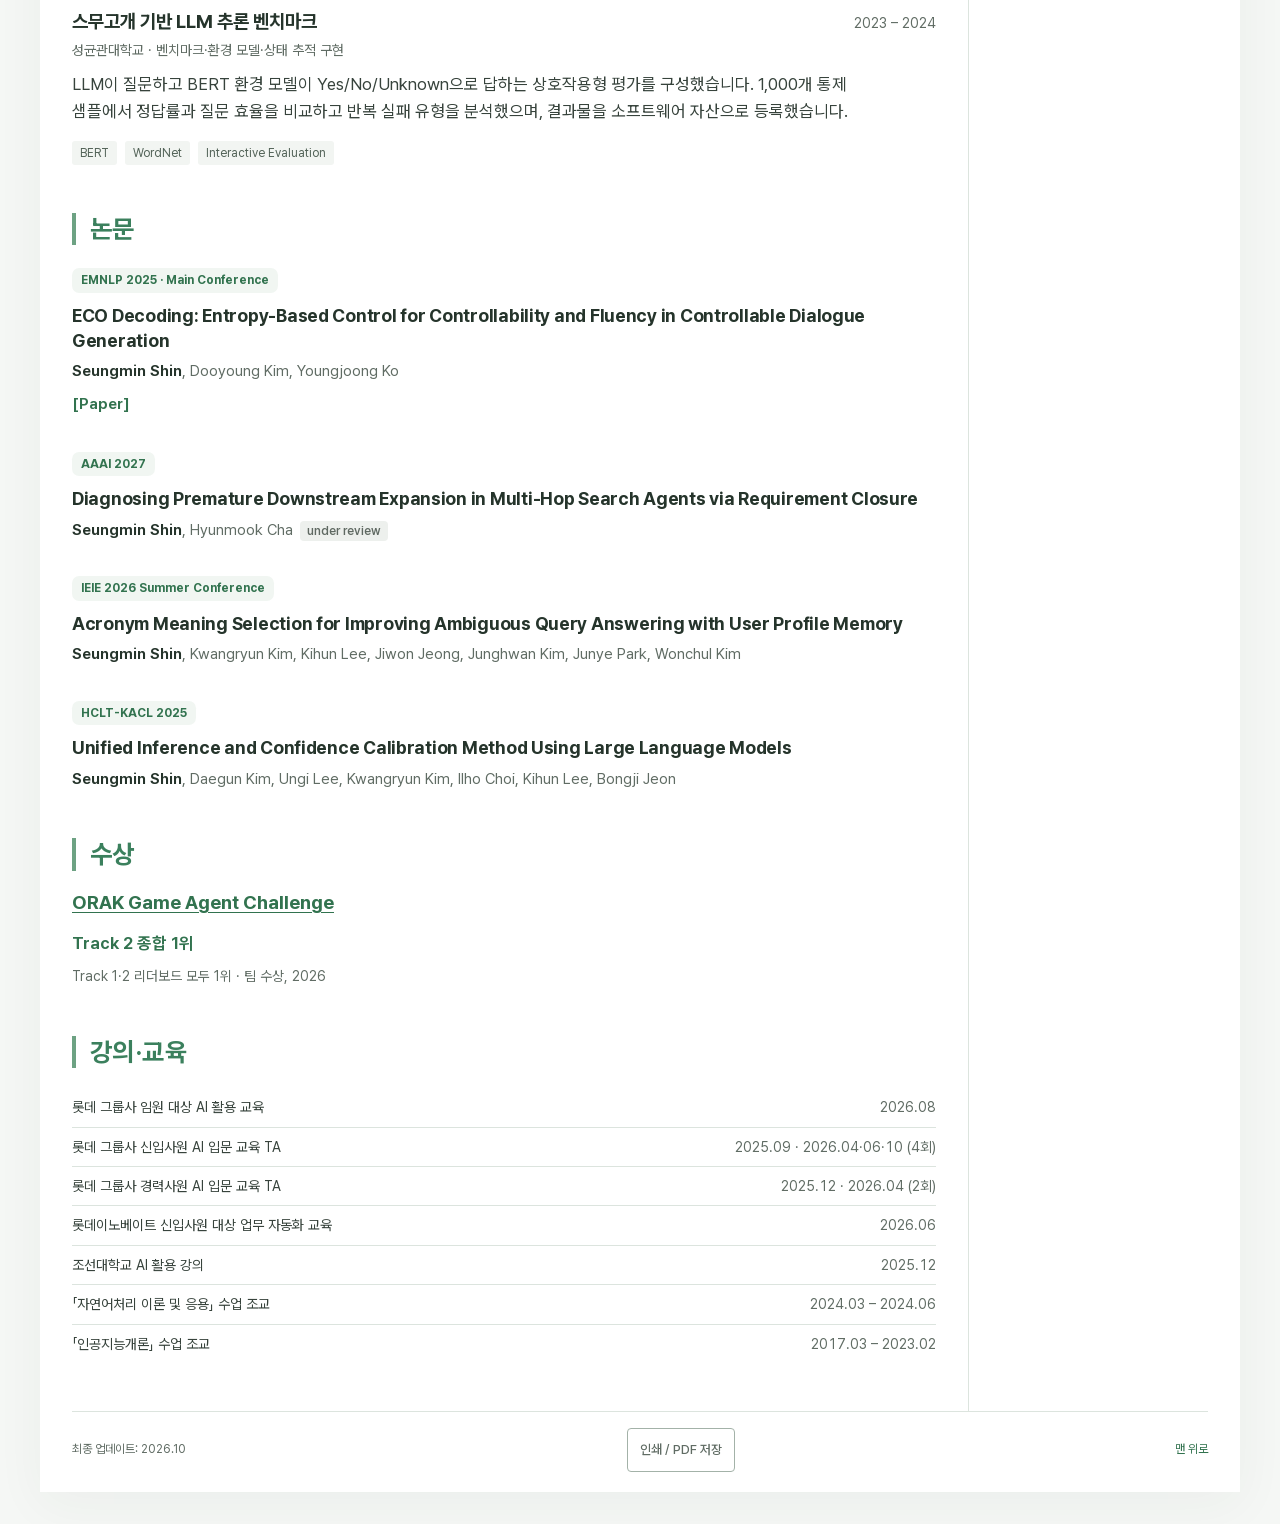
==== commit 4c630836: "Preview revised selected project narratives" ====
--- a/index.html
+++ b/index.html
@@ -57,12 +57,12 @@
       
       
     </article></section><section class="section" id="projects" aria-labelledby="projects-heading"><h2 id="projects-heading">주요 프로젝트</h2><article class="entry">
-      <div class="entry-heading"><h3>대화 기반 사용자 프로필 메모리</h3><p class="date">2025 – 2026</p></div>
-      <p class="entry-subtitle">롯데이노베이트 · 문제 정의, 평가 설계, 메모리 API·비동기 처리 구현</p>
-      <p class="entry-summary">세션이 바뀌면 사라지는 사용자 맥락과 전체 대화 입력의 비용·지연 문제를 해결하기 위해, 장기간 재사용할 직무·관심·선호를 구조화된 프로필로 저장하고 응답에 주입하는 시스템을 개발했습니다.</p>
-      <div class="project-results"><div><strong>+11.46%p</strong><span>약어 해석 정확도</span></div><div><strong>−40.6%</strong><span>평균 배치 처리 시간</span></div></div>
-      <ul class="entry-bullets"><li>실제 질의를 분석해 직무에 따라 의미가 달라지는 약어 해석을 평가 과제로 선정했습니다. 원천 사용자 50명 중 약어가 등장한 <strong>44명·326개 약어·454개 대화</strong>로 평가셋을 구성하고, 정답 노출과 중복 사례를 점검했습니다.</li><li>전체 히스토리와 사용자 발화만을 이용한 추출, system/user 메시지 주입을 비교했습니다. 동일 약어 평가셋에서 GPT-4.1-mini 정확도를 프로필 미사용 <strong>68.94% → 80.40% (+11.46%p)</strong>로 개선했습니다.</li><li>긴 갱신 작업을 job과 사용자·대화 청크별 task로 분리했습니다. 진행 상태 조회, 부분 성공, 실패 청크 재시도와 사용자별 쓰기 잠금을 구현하고, 백엔드와 갱신 후 캐시 재조회 흐름을 맞춰 오래된 프로필이 사용되는 문제를 해결했습니다.</li><li>별도 배치 성능 실험에서 병렬 처리로 평균 처리 시간을 <strong>33.31초 → 19.77초 (40.6% 단축)</strong>로 줄였습니다. 구조화 출력 테스트 698건의 실패를 JSON 오류 4건과 null 입력 27건으로 분리해 개선 대상을 구체화했습니다.</li></ul>
-      <ul class="tags" aria-label="Technologies"><li>Python</li><li>Structured Output</li><li>FastAPI</li><li>Job / Worker</li><li>DB / Cache</li><li>HMAC</li></ul>
+      <div class="entry-heading"><h3>User Profile Memory · 대화 기반 개인화 메모리</h3><p class="date">2025 – 2026</p></div>
+      <p class="entry-subtitle">롯데이노베이트 · 메모리 도입 제안·평가 설계·서비스 구현 및 운영</p>
+      <p class="entry-summary">세션이 달라져도 사용자 직무와 관심사를 응답에 활용할 수 있도록 사내 챗 서비스에 프로필 메모리를 설계·적용했습니다. 실제 대화로 개인화 효과를 평가하고, 대량 갱신 중 일부 작업이 실패해도 복구할 수 있도록 운영 구조를 개선했습니다.</p>
+      <div class="project-results"><div><strong>+11.46%p</strong><span>약어 해석 정확도</span></div></div>
+      <ul class="entry-bullets"><li>대화 세션이 바뀌면 이전 대화에서 알게 된 사용자의 직무·관심사를 응답에 이어 쓰기 어려웠습니다. 매번 전체 대화를 입력하면 길이와 처리 시간이 늘어나므로, 반복 활용할 정보를 저장하는 <strong>프로필 메모리 도입을 제안</strong>했습니다.</li><li>사내 챗 서비스에 기존 메모리 구조를 적용하자 반복적인 LLM 호출로 갱신이 지연되고 활용되지 않는 정보가 쌓였습니다. 유용한 맥락을 보존하기 위해 <strong>무엇을 기억해야 응답이 개선되는지</strong>부터 평가하기로 했습니다.</li><li>실제 업무 대화에서 직무·관심사·기술 정보를 프로필로 구조화하고, 사용자에 따라 뜻이 달라지는 약어 해석을 개인화 평가 과제로 선정했습니다.</li><li>실제 로그로 구성한 평가 대화 454건에서 프로필 사용 여부를 비교한 결과, 약어 해석 정확도가 <strong>68.94%에서 80.40%로 개선</strong>됐습니다. 이 결과를 근거로 구조화된 프로필을 서비스에 적용했습니다.</li><li>갱신 요청이 시간 초과되면 완료 범위를 알 수 없어 전체를 재실행해야 했습니다. 사용자·대화 구간별 비동기 처리와 작업 상태 추적을 구현해 실패 구간만 재처리하고, 서빙 API 제한에 맞춰 동시 호출 수를 조절했습니다.</li></ul>
+      <ul class="tags" aria-label="Technologies"><li>Python</li><li>FastAPI</li><li>Structured Output</li><li>User Profile Memory</li><li>비동기 처리</li></ul>
       
     </article><article class="entry">
       <div class="entry-heading"><h3>보안관제 LLM과 추론 서비스</h3><p class="date">2025.04 – 2025.07</p></div>
@@ -73,12 +73,12 @@
       <ul class="tags" aria-label="Technologies"><li>PyTorch</li><li>Hugging Face</li><li>Guided Decoding</li><li>Token Log Probability</li><li>vLLM</li><li>FastAPI</li></ul>
       
     </article><article class="entry">
-      <div class="entry-heading"><h3>ORAK Game Agent · Pokémon Red</h3><p class="date">2026.02 – 2026.04</p></div>
-      <p class="entry-subtitle">롯데이노베이트 · Pokémon Red 계획·관측 전처리·상태 메모리·행동 선택</p>
-      <p class="entry-summary">소형 LLM이 부분 관측 게임에서 좌표·이동·대화·전투를 한 번에 판단하며 실패를 반복하는 문제를 분석했습니다. 복합 추론을 현재 상태에 맞는 행동 후보 선택으로 바꾸는 Agent를 설계했습니다.</p>
+      <div class="entry-heading"><h3>ORAK Game Agent Challenge · Pokémon Red Agent</h3><p class="date">2026.02 – 2026.04</p></div>
+      <p class="entry-subtitle">롯데이노베이트 · Pokémon Red의 입력 전처리·진행 상태 관리·행동 결정 설계 및 구현</p>
+      <p class="entry-summary">제한된 행동 횟수 안에 Pokémon Red의 진행 목표를 수행하는 게임 Agent를 개발했습니다. 환경 상태와 이동 후보는 코드로 정리하고, 모델이 현재 목표에 맞는 행동을 선택하도록 설계했습니다.</p>
       
-      <ul class="entry-bullets"><li>Playbook으로 현재 스토리 목표를 제한하고, 필드·대화·전투 상태별 관측을 전처리했습니다. 그래프 탐색으로 유효한 이동 후보를 만들고 이전·현재 상태와 맵 메모리로 행동 결과를 확인했습니다.</li><li>팀은 <strong>Track 1 (Lightweight)·Track 2 (Open) 리더보드 모두 1위</strong>를 기록하고 <strong>Track 2 종합 1위</strong>를 수상했습니다. 직접 기여 범위는 여러 게임 중 Pokémon Red Agent입니다.</li></ul>
-      <ul class="tags" aria-label="Technologies"><li>LLM Agent</li><li>MCP</li><li>PyBoy</li><li>Graph Search</li><li>State Memory</li></ul>
+      <ul class="entry-bullets"><li>200 step 안에 7개 목표를 달성해야 했지만 소형 모델은 원시 관측만으로 목표와 경로를 함께 판단하기 어려웠습니다. <strong>코드가 유효한 행동 후보를 계산하고 모델이 선택하도록</strong> 역할을 나눴습니다.</li><li>지도·좌표·소지품·화면 텍스트로 진행 상태를 구성하고 Playbook에 하위 목표와 완료 조건을 명시했습니다. 그래프 탐색으로 이동 후보를 계산하고 상황별로 필요한 도구만 제공했습니다.</li><li>도구 호출의 정상 반환만으로는 행동 성공을 알 수 없어 실행 로그와 실제 상태 변화를 함께 평가했습니다. 좌표·화면·전투·소지품 변화를 근거로 반복 행동과 진행 실패를 확인했습니다.</li><li>실패 분석을 반영해 직전 행동과 상태 변화를 다음 판단에 제공하고, 상태별 유효 도구와 맵 전환 후보를 제한했습니다. 본인은 Pokémon Red를 담당했으며 팀은 Lightweight·Open Track 리더보드에서 모두 1위를 기록했습니다.</li></ul>
+      <ul class="tags" aria-label="Technologies"><li>Python</li><li>LLM Agent</li><li>MCP</li><li>PyBoy</li><li>Graph Search</li><li>State Memory</li></ul>
       <div class="entry-links"><a href="https://www.aicrowd.com/challenges/orak-game-agent-challenge-2025">대회 페이지</a></div>
     </article><article class="entry">
       <div class="entry-heading"><h3>사내 AI 비서의 금융·경제 데이터 도구</h3><p class="date">2025.04 – 2025.10</p></div>
@@ -89,29 +89,29 @@
       <ul class="tags" aria-label="Technologies"><li>Python</li><li>MCP</li><li>KRX</li><li>ECOS</li><li>API Validation</li><li>pytest</li></ul>
       
     </article><article class="entry">
-      <div class="entry-heading"><h3>개인 맞춤형 쇼핑 컨시어지 Agent PoC</h3><p class="date">2025.05 – 2025.07</p></div>
-      <p class="entry-subtitle">롯데이노베이트 · 고객 요구 구체화, DB 도구·중단 및 재개 흐름 구현</p>
-      <p class="entry-summary">3개월의 PoC 기간에 사용자 프로필·구매 이력·상품 DB를 연결했습니다. 사용자가 말하지 않은 가격대나 상품 조건을 모델이 도구 인자로 만들어내는 오류를 해결했습니다.</p>
+      <div class="entry-heading"><h3>쇼핑 컨시어지 Agent PoC · 고객 데이터 기반 개인화 추천</h3><p class="date">2025.05 – 2025.07</p></div>
+      <p class="entry-subtitle">롯데이노베이트 · 고객사 추천 시나리오 조율·평가 지표 설계·DB Tool 및 Agent 워크플로우 구현</p>
+      <p class="entry-summary">고객사의 회원·구매 이력과 상품 DB를 연결해 자연어 요청에 맞는 상품을 추천하는 Agent PoC입니다. 필수 조건이 불명확할 때 모델이 값을 추측하는 대신 사용자에게 확인한 뒤 추천을 이어가도록 실행 흐름을 설계했습니다.</p>
       
-      <ul class="entry-bullets"><li>고객사·내부 구성원과 추천 및 후속 필터링 시나리오를 정리하고, 사용자 조회·상품 조회·대화 상태의 책임을 분리했습니다.</li><li>짧은 개발 기간을 고려해 추가 학습보다 워크플로 개선을 선택했습니다. 필수 인자가 없으면 실행을 중단하고 구체적인 추가 질문을 한 뒤, <strong>검증된 사용자 답변으로 재개</strong>하도록 수정했습니다. 일반·후속 질의 시나리오에서 사용자 조건의 반영을 확인했습니다.</li></ul>
-      <ul class="tags" aria-label="Technologies"><li>Python</li><li>Smolagents</li><li>Tool Calling</li><li>DB Integration</li><li>Interrupt / Resume</li></ul>
+      <ul class="entry-bullets"><li>기존 추천 방식은 과거 구매 이력이나 유사 사용자 데이터에 치우쳐 현재 질의의 맥락과 상품 속성을 함께 반영하기 어려웠습니다. 고객 프로필·구매 이력·상품 DB를 연결해 <strong>개인화 추천의 가능성을 검증하는 PoC</strong>로 문제를 정의했습니다.</li><li>고객사와 일반 추천·후속 조건 질의의 기대 결과를 정리하고, Smolagents 기반으로 사용자 정보와 상품 정보를 조회하는 Tool을 분리해 구현했습니다. 고객 데이터 기반 평가 지표를 설계해 호출 성공과 개인화 조건 충족을 구분했습니다.</li><li>평가에서 Tool 호출은 성공해도 사용자 조건에 맞지 않는 추천을 확인했습니다. 호출 순서와 입력값을 추적해 모델이 누락된 가격대·상품 조건을 임의로 채우는 문제를 원인으로 파악했습니다.</li><li>추측을 막는 프롬프트를 보강해도 문제가 반복돼, DB에서 확인할 정보와 사용자에게 물어야 할 조건을 분리했습니다. 필수 정보가 부족하면 <strong>실행 중단 → 추가 질문 → 답변 반영 후 재개</strong>하도록 워크플로우를 바꿨습니다.</li></ul>
+      <ul class="tags" aria-label="Technologies"><li>Python</li><li>Smolagents</li><li>MCP</li><li>Tool Calling</li><li>사용자·상품 DB 연동</li><li>Agent 워크플로우</li></ul>
       
     </article></section><section class="section" id="research" aria-labelledby="research-heading"><h2 id="research-heading">연구 경험</h2><article class="entry">
-      <div class="entry-heading"><h3>검색 Agent의 요구조건 충족과 탐색 궤적 평가</h3><p class="date">2026.02 – 2026.06</p></div>
-      <p class="entry-subtitle">Requirement-Aware Search Agent Trajectory Evaluation · 제1저자, 심사 중</p>
-      <p class="entry-summary">최종 정답만으로는 중간 개체의 조건을 검증하지 않은 채 다음 개체로 탐색을 확장하는 실패를 놓칩니다. 이 현상을 Premature Downstream Expansion으로 정의하고, 질문의 요구조건이 실제 근거로 충족됐는지 평가하는 프레임워크를 제안했습니다.</p>
+      <div class="entry-heading"><h3>Search Agent · 요구조건 기반 검색 과정 평가</h3><p class="date">2026.02 – 2026.06</p></div>
+      <p class="entry-subtitle">롯데이노베이트 · 문제 정의·평가 기준 설계·기준 모델 재현·실험 분석 · 제1저자, AAAI 2027 심사 중</p>
+      <p class="entry-summary">다단계 웹 검색 Agent의 최종 정답 뒤에 숨은 조건 검증 누락을 측정하는 연구입니다. 질문별 필수 요구조건을 검색 과정의 근거와 대조해, 정답률만으로 드러나지 않는 실패를 진단했습니다.</p>
       
-      <ul class="entry-bullets"><li>목표·중간 개체와 원자적 요구조건을 분리하는 <strong>Requirement Closure Rubric</strong>을 설계했습니다. 요구조건 정제, 의존성 그래프 구성·가지치기, 단서 해결과 LLM-as-a-Judge 기반 턴별 근거 검증 파이프라인을 구현했습니다.</li><li>GAIA·FRAMES·BrowseComp의 <strong>150문항, 10개 순차·병렬 Agent 설정, 1,500개 궤적</strong>을 공통 도구 환경에서 평가했습니다. 정답 정확도와 근거 충족을 구분해, 답이 맞아도 요구조건 검증이 빠질 수 있는 오류를 분석했습니다.</li></ul>
-      <ul class="tags" aria-label="Technologies"><li>Benchmark Design</li><li>LLM-as-a-Judge</li><li>Entity Graph</li><li>Agent Evaluation</li></ul>
+      <ul class="entry-bullets"><li>병렬 검색의 중복을 메모리로 조정하려 했으나, 순차 검색에서도 <strong>미검증 후보를 다음 탐색의 전제로 삼는 실패</strong>를 발견했습니다. 연구 문제를 검색 간 조율에서 조건 검증 누락의 진단으로 바꿨습니다.</li><li>최종 정답만으로는 이 실패를 구분할 수 없어 질문을 대상·연결 개체·세부 조건으로 분해하는 Requirement Closure Rubric을 설계했습니다. 단서 발견과 조건 충족, 근거 완결성을 각각 평가했습니다.</li><li>기존 방법의 검색 결과 선택·요약 규칙을 유지하며 10개 Agent 설정으로 150문항을 설정별 3회 반복 평가했습니다. <strong>평균 정답률 17.5%와 필수 근거를 확인한 인증 정확도 2.5%</strong>의 차이를 확인했습니다.</li><li>요구조건의 누락·중복을 정제하고 근거 해석과 점수 집계를 분리해 평가 절차를 보완했습니다. 미해결 조건을 추적하고 다음 탐색 전에 검증하는 행동을 후속 학습 목표로 제안해 AAAI 2027에 제출했습니다.</li></ul>
+      <ul class="tags" aria-label="Technologies"><li>Python</li><li>LLM-as-a-Judge</li><li>Entity Graph</li><li>Benchmark Design</li><li>Trajectory Evaluation</li></ul>
       
     </article><article class="entry">
-      <div class="entry-heading"><h3>ECO Decoding · 제어 가능한 대화 생성</h3><p class="date">2023 – 2025</p></div>
-      <p class="entry-subtitle">성균관대학교 · 제1저자, EMNLP 2025 Main Conference</p>
-      <p class="entry-summary">고정된 제어 강도가 불필요하게 다음 토큰을 바꾸거나 문장 유창성을 해치는 문제를 분석했습니다. 추가 학습이나 모델 구조 변경 없이 토큰별 엔트로피로 제어 강도를 조정하는 디코딩 방법을 제안했습니다.</p>
+      <div class="entry-heading"><h3>ECO Decoding · 엔트로피 기반 대화 생성 제어</h3><p class="date">2023 – 2025</p></div>
+      <p class="entry-subtitle">성균관대학교 자연어처리 연구실 · 문제 정의·알고리즘 설계·실험 및 논문 작성 · EMNLP 2025 Main Conference 제1저자</p>
+      <p class="entry-summary">대화 응답의 감정·대화행위를 제어하면서 문법 품질을 유지하기 위한 생성 방법을 연구했습니다. 토큰마다 제어 강도를 조절하는 ECO Decoding을 제안하고 자동·사람 평가와 구성 요소 실험으로 검증했습니다.</p>
       
-      <ul class="entry-bullets"><li>DailyDialog·MultiWOZ에서 DialoGPT와 LLaMA2를 감정·대화행위·다중 속성 조건으로 비교하고, 토큰·품사별 분석, ablation, 자동 지표와 사람 평가로 검증했습니다.</li><li>유창성을 유지하면서 <strong>속성 제어 성능을 평균 3.1%p 개선</strong>했습니다. 논문은 EMNLP 2025 Main Conference에 게재됐습니다.</li></ul>
-      <ul class="tags" aria-label="Technologies"><li>PyTorch</li><li>Controllable Generation</li><li>Entropy</li><li>Decoding</li></ul>
-      <div class="entry-links"><a href="https://arxiv.org/abs/2511.01568">논문</a></div>
+      <ul class="entry-bullets"><li>기존 weighted decoding은 제어 강도를 높일수록 문법·유창성이 저하됐습니다. 고정 가중치가 생성 단계별 불확실성을 반영하지 못한다고 보고 <strong>추가 언어모델 학습 없이 토큰별 제어 강도를 바꾸는 방법</strong>을 선택했습니다.</li><li>언어모델과 속성 분류기의 엔트로피로 가중치를 조절하는 ECO Decoding을 설계해, 생성 단계마다 언어모델의 출력을 보존할지 속성 제어를 강화할지 결정했습니다.</li><li>DailyDialog·MultiWOZ에서 감정·대화행위의 단일·복수 속성 제어를 평가했습니다. 유사한 문법 품질 조건에서 기존 방법과 제어 정확도를 비교하고 사람 평가로 생성 품질을 점검했습니다.</li><li>개선이 제안한 원리에서 비롯됐는지 확인하려고 품사별 엔트로피 분석, 구성 요소 제거와 반대 가중치 실험을 수행했습니다. 심사 의견에 따라 검증을 보강해 <strong>EMNLP 2025 Main Conference에 제1저자로 게재</strong>했습니다.</li></ul>
+      <ul class="tags" aria-label="Technologies"><li>Python</li><li>PyTorch</li><li>Hugging Face Transformers</li><li>Weighted Decoding</li><li>Entropy Analysis</li><li>Ablation</li><li>Human Evaluation</li></ul>
+      <div class="entry-links"><a href="https://aclanthology.org/2025.emnlp-main.1437/">논문</a><a href="https://github.com/seummin/ECODecoding">코드</a></div>
     </article><article class="entry">
       <div class="entry-heading"><h3>스무고개 기반 LLM 추론 벤치마크</h3><p class="date">2023 – 2024</p></div>
       <p class="entry-subtitle">성균관대학교 · 벤치마크·환경 모델·상태 추적 구현</p>
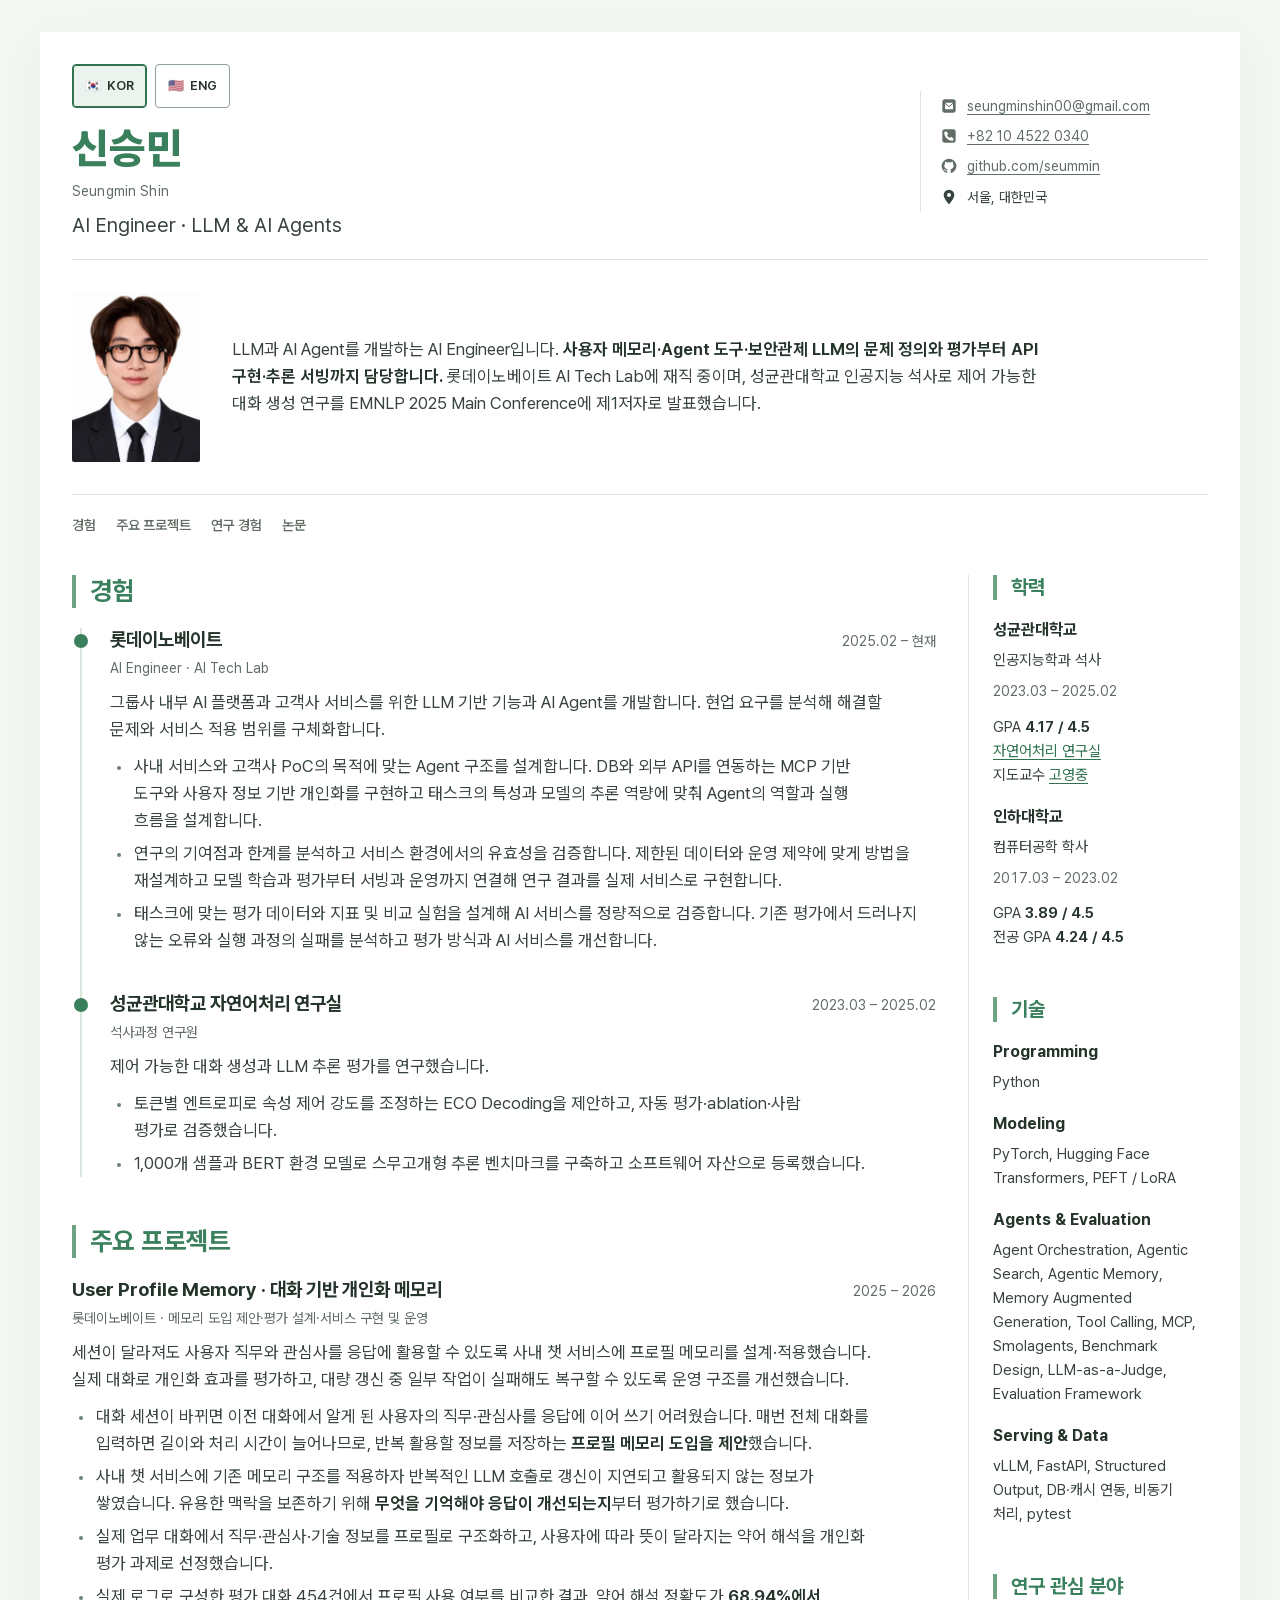
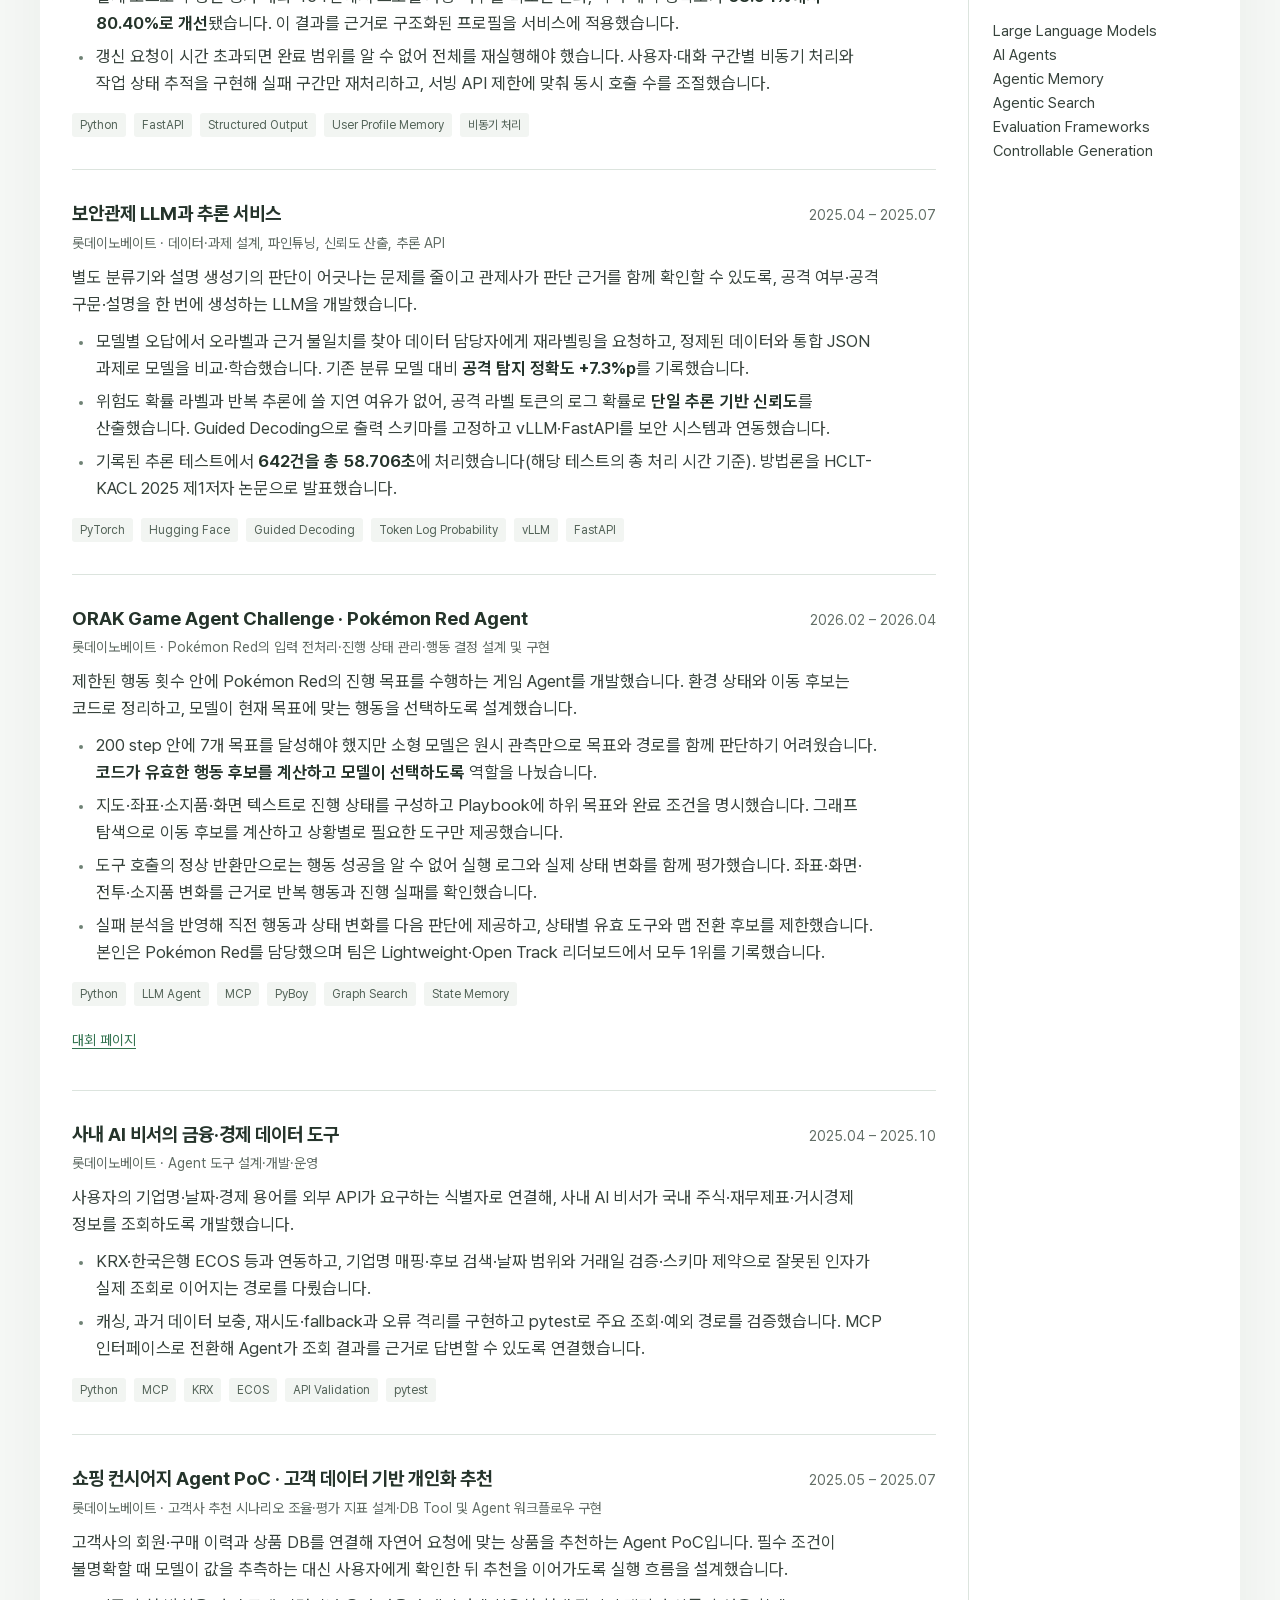
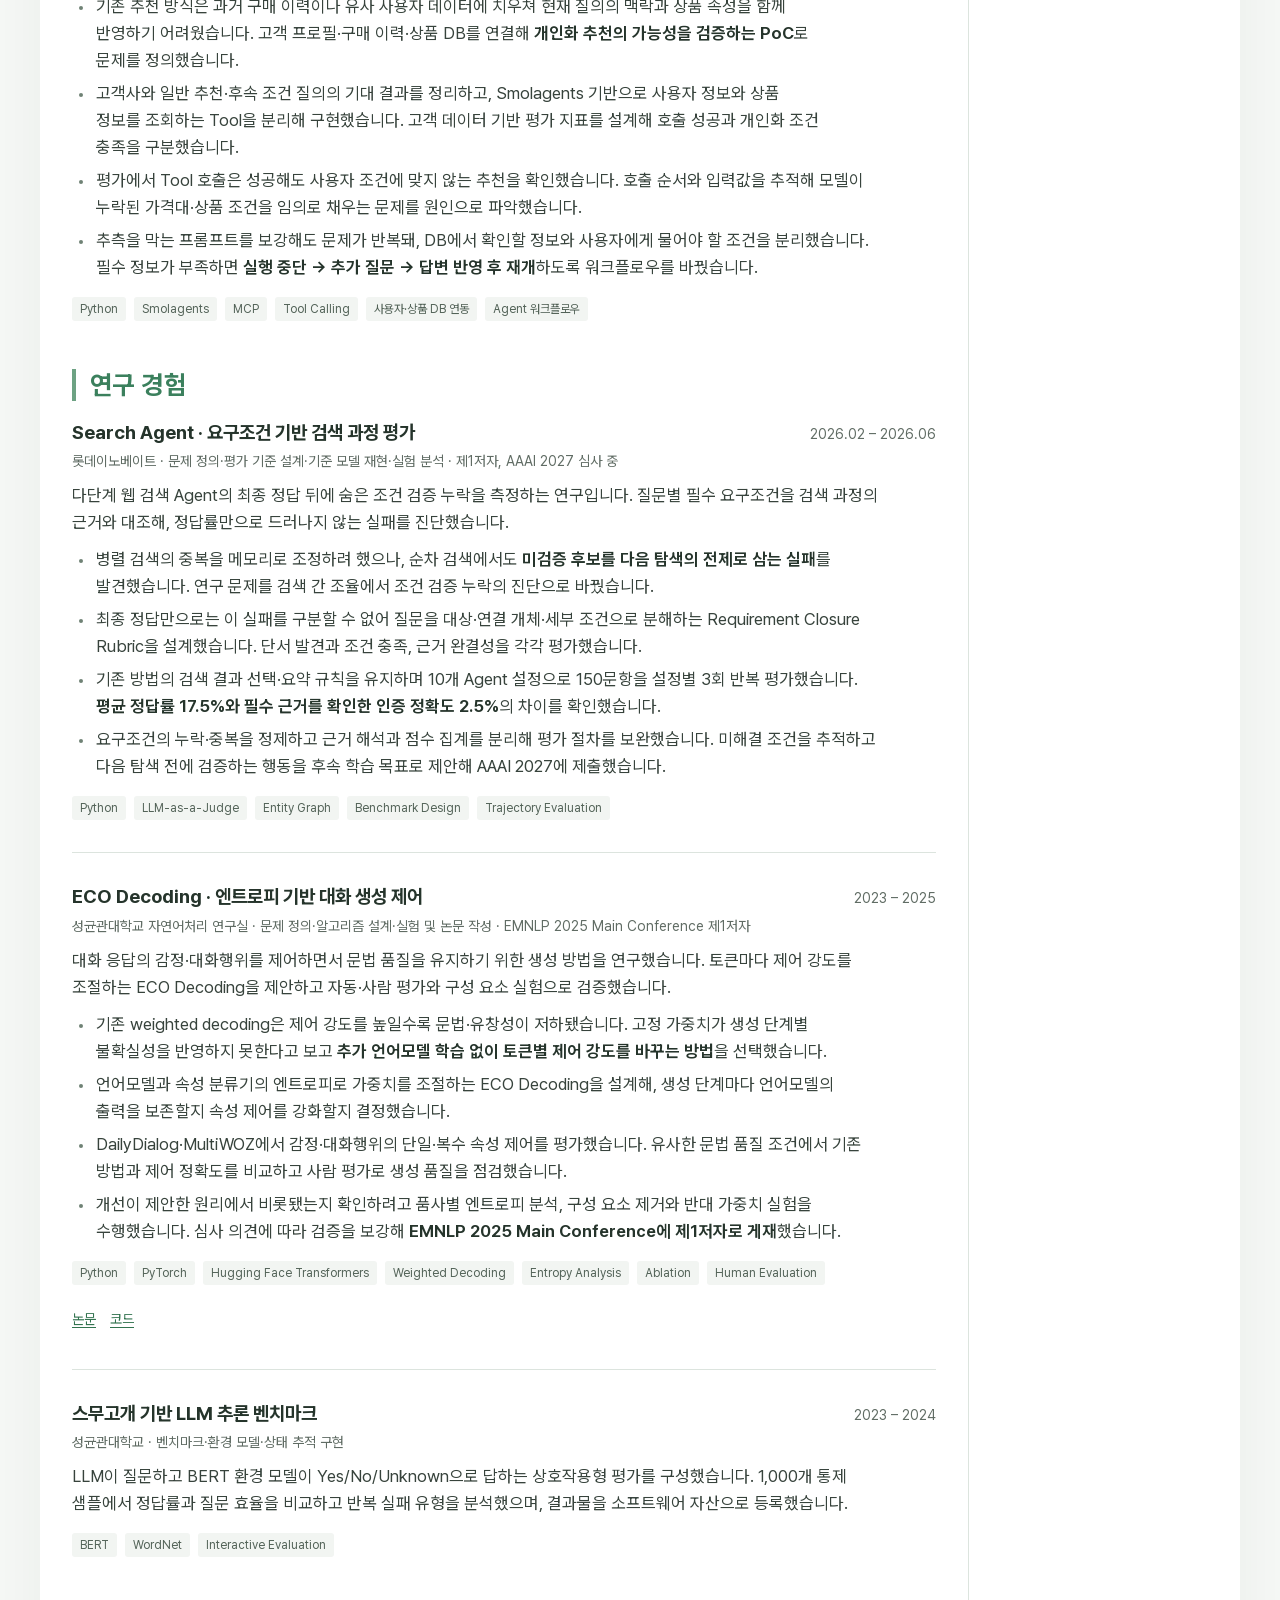
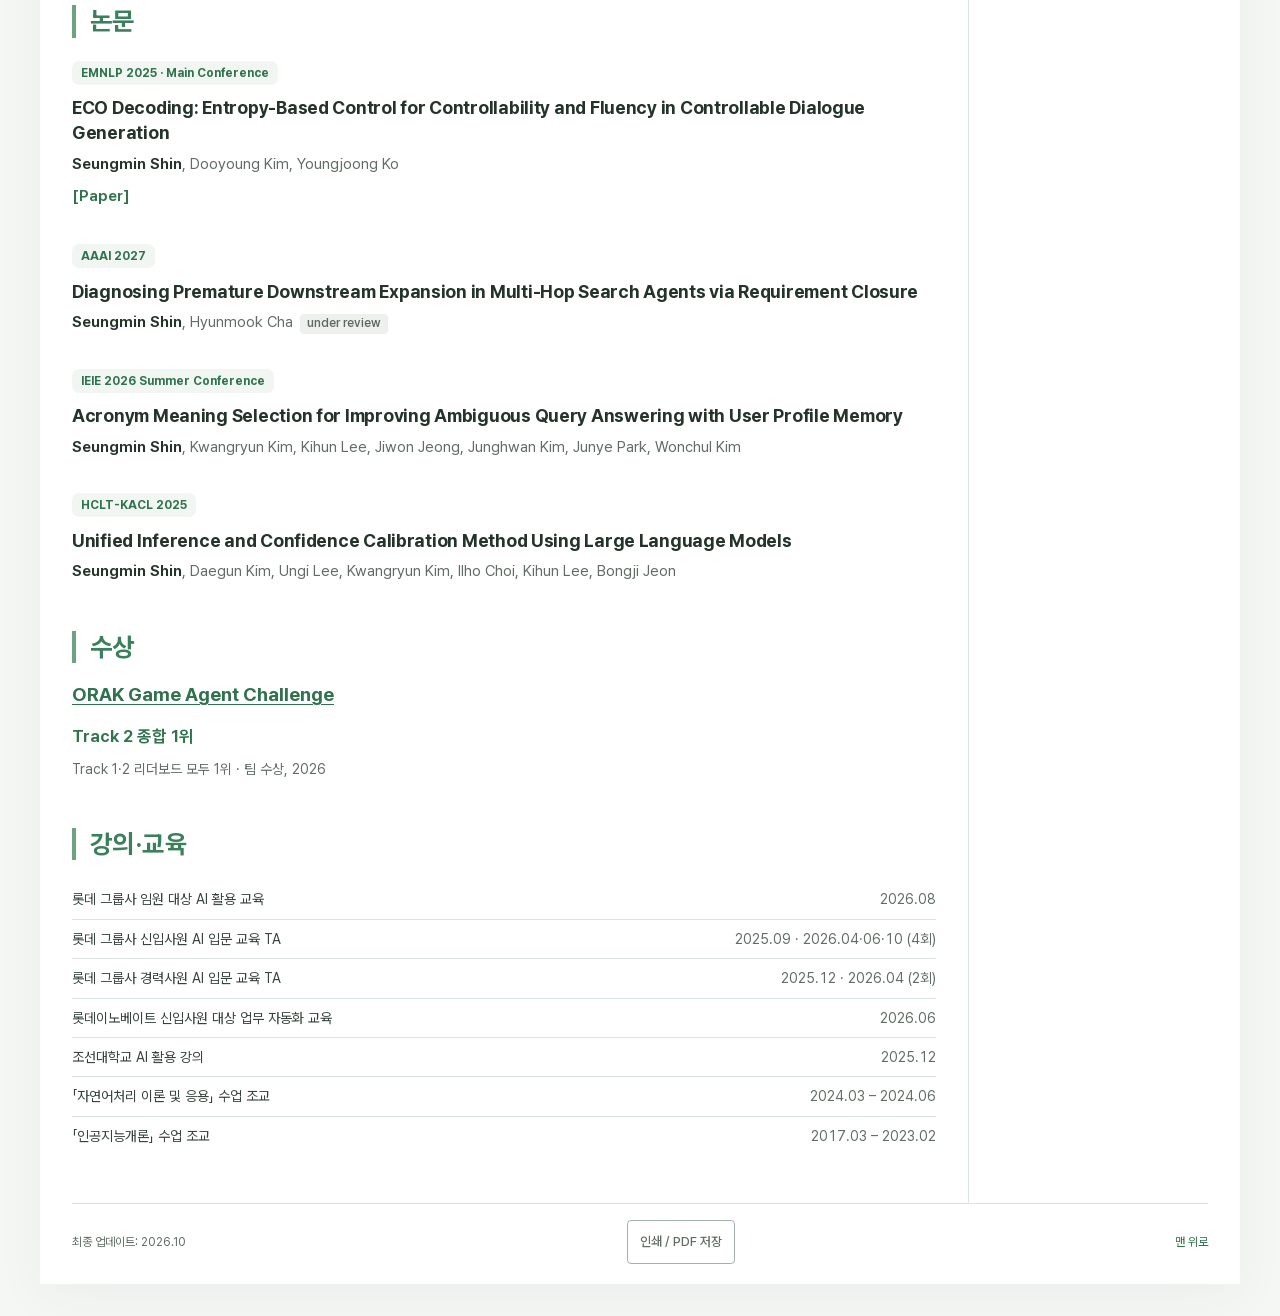
==== commit 8de3cb54: "Remove project result callout boxes" ====
--- a/index.html
+++ b/index.html
@@ -44,7 +44,6 @@
       <div class="entry-heading"><h3>롯데이노베이트</h3><p class="date">2025.02 – 현재</p></div>
       <p class="entry-subtitle">AI Engineer · AI Tech Lab</p>
       <p class="entry-summary">그룹사 내부 AI 플랫폼과 고객사 서비스를 위한 LLM 기반 기능과 AI Agent를 개발합니다. 현업 요구를 분석해 해결할 문제와 서비스 적용 범위를 구체화합니다.</p>
-      
       <ul class="entry-bullets"><li>사내 서비스와 고객사 PoC의 목적에 맞는 Agent 구조를 설계합니다. DB와 외부 API를 연동하는 MCP 기반 도구와 사용자 정보 기반 개인화를 구현하고 태스크의 특성과 모델의 추론 역량에 맞춰 Agent의 역할과 실행 흐름을 설계합니다.</li><li>연구의 기여점과 한계를 분석하고 서비스 환경에서의 유효성을 검증합니다. 제한된 데이터와 운영 제약에 맞게 방법을 재설계하고 모델 학습과 평가부터 서빙과 운영까지 연결해 연구 결과를 실제 서비스로 구현합니다.</li><li>태스크에 맞는 평가 데이터와 지표 및 비교 실험을 설계해 AI 서비스를 정량적으로 검증합니다. 기존 평가에서 드러나지 않는 오류와 실행 과정의 실패를 분석하고 평가 방식과 AI 서비스를 개선합니다.</li></ul>
       
       
@@ -52,7 +51,6 @@
       <div class="entry-heading"><h3>성균관대학교 자연어처리 연구실</h3><p class="date">2023.03 – 2025.02</p></div>
       <p class="entry-subtitle">석사과정 연구원</p>
       <p class="entry-summary">제어 가능한 대화 생성과 LLM 추론 평가를 연구했습니다.</p>
-      
       <ul class="entry-bullets"><li>토큰별 엔트로피로 속성 제어 강도를 조정하는 ECO Decoding을 제안하고, 자동 평가·ablation·사람 평가로 검증했습니다.</li><li>1,000개 샘플과 BERT 환경 모델로 스무고개형 추론 벤치마크를 구축하고 소프트웨어 자산으로 등록했습니다.</li></ul>
       
       
@@ -60,7 +58,6 @@
       <div class="entry-heading"><h3>User Profile Memory · 대화 기반 개인화 메모리</h3><p class="date">2025 – 2026</p></div>
       <p class="entry-subtitle">롯데이노베이트 · 메모리 도입 제안·평가 설계·서비스 구현 및 운영</p>
       <p class="entry-summary">세션이 달라져도 사용자 직무와 관심사를 응답에 활용할 수 있도록 사내 챗 서비스에 프로필 메모리를 설계·적용했습니다. 실제 대화로 개인화 효과를 평가하고, 대량 갱신 중 일부 작업이 실패해도 복구할 수 있도록 운영 구조를 개선했습니다.</p>
-      <div class="project-results"><div><strong>+11.46%p</strong><span>약어 해석 정확도</span></div></div>
       <ul class="entry-bullets"><li>대화 세션이 바뀌면 이전 대화에서 알게 된 사용자의 직무·관심사를 응답에 이어 쓰기 어려웠습니다. 매번 전체 대화를 입력하면 길이와 처리 시간이 늘어나므로, 반복 활용할 정보를 저장하는 <strong>프로필 메모리 도입을 제안</strong>했습니다.</li><li>사내 챗 서비스에 기존 메모리 구조를 적용하자 반복적인 LLM 호출로 갱신이 지연되고 활용되지 않는 정보가 쌓였습니다. 유용한 맥락을 보존하기 위해 <strong>무엇을 기억해야 응답이 개선되는지</strong>부터 평가하기로 했습니다.</li><li>실제 업무 대화에서 직무·관심사·기술 정보를 프로필로 구조화하고, 사용자에 따라 뜻이 달라지는 약어 해석을 개인화 평가 과제로 선정했습니다.</li><li>실제 로그로 구성한 평가 대화 454건에서 프로필 사용 여부를 비교한 결과, 약어 해석 정확도가 <strong>68.94%에서 80.40%로 개선</strong>됐습니다. 이 결과를 근거로 구조화된 프로필을 서비스에 적용했습니다.</li><li>갱신 요청이 시간 초과되면 완료 범위를 알 수 없어 전체를 재실행해야 했습니다. 사용자·대화 구간별 비동기 처리와 작업 상태 추적을 구현해 실패 구간만 재처리하고, 서빙 API 제한에 맞춰 동시 호출 수를 조절했습니다.</li></ul>
       <ul class="tags" aria-label="Technologies"><li>Python</li><li>FastAPI</li><li>Structured Output</li><li>User Profile Memory</li><li>비동기 처리</li></ul>
       
@@ -68,7 +65,6 @@
       <div class="entry-heading"><h3>보안관제 LLM과 추론 서비스</h3><p class="date">2025.04 – 2025.07</p></div>
       <p class="entry-subtitle">롯데이노베이트 · 데이터·과제 설계, 파인튜닝, 신뢰도 산출, 추론 API</p>
       <p class="entry-summary">별도 분류기와 설명 생성기의 판단이 어긋나는 문제를 줄이고 관제사가 판단 근거를 함께 확인할 수 있도록, 공격 여부·공격 구문·설명을 한 번에 생성하는 LLM을 개발했습니다.</p>
-      <div class="project-results"><div><strong>+7.3%p</strong><span>기존 분류 모델 대비 공격 탐지 정확도</span></div></div>
       <ul class="entry-bullets"><li>모델별 오답에서 오라벨과 근거 불일치를 찾아 데이터 담당자에게 재라벨링을 요청하고, 정제된 데이터와 통합 JSON 과제로 모델을 비교·학습했습니다. 기존 분류 모델 대비 <strong>공격 탐지 정확도 +7.3%p</strong>를 기록했습니다.</li><li>위험도 확률 라벨과 반복 추론에 쓸 지연 여유가 없어, 공격 라벨 토큰의 로그 확률로 <strong>단일 추론 기반 신뢰도</strong>를 산출했습니다. Guided Decoding으로 출력 스키마를 고정하고 vLLM·FastAPI를 보안 시스템과 연동했습니다.</li><li>기록된 추론 테스트에서 <strong>642건을 총 58.706초</strong>에 처리했습니다(해당 테스트의 총 처리 시간 기준). 방법론을 HCLT-KACL 2025 제1저자 논문으로 발표했습니다.</li></ul>
       <ul class="tags" aria-label="Technologies"><li>PyTorch</li><li>Hugging Face</li><li>Guided Decoding</li><li>Token Log Probability</li><li>vLLM</li><li>FastAPI</li></ul>
       
@@ -76,7 +72,6 @@
       <div class="entry-heading"><h3>ORAK Game Agent Challenge · Pokémon Red Agent</h3><p class="date">2026.02 – 2026.04</p></div>
       <p class="entry-subtitle">롯데이노베이트 · Pokémon Red의 입력 전처리·진행 상태 관리·행동 결정 설계 및 구현</p>
       <p class="entry-summary">제한된 행동 횟수 안에 Pokémon Red의 진행 목표를 수행하는 게임 Agent를 개발했습니다. 환경 상태와 이동 후보는 코드로 정리하고, 모델이 현재 목표에 맞는 행동을 선택하도록 설계했습니다.</p>
-      
       <ul class="entry-bullets"><li>200 step 안에 7개 목표를 달성해야 했지만 소형 모델은 원시 관측만으로 목표와 경로를 함께 판단하기 어려웠습니다. <strong>코드가 유효한 행동 후보를 계산하고 모델이 선택하도록</strong> 역할을 나눴습니다.</li><li>지도·좌표·소지품·화면 텍스트로 진행 상태를 구성하고 Playbook에 하위 목표와 완료 조건을 명시했습니다. 그래프 탐색으로 이동 후보를 계산하고 상황별로 필요한 도구만 제공했습니다.</li><li>도구 호출의 정상 반환만으로는 행동 성공을 알 수 없어 실행 로그와 실제 상태 변화를 함께 평가했습니다. 좌표·화면·전투·소지품 변화를 근거로 반복 행동과 진행 실패를 확인했습니다.</li><li>실패 분석을 반영해 직전 행동과 상태 변화를 다음 판단에 제공하고, 상태별 유효 도구와 맵 전환 후보를 제한했습니다. 본인은 Pokémon Red를 담당했으며 팀은 Lightweight·Open Track 리더보드에서 모두 1위를 기록했습니다.</li></ul>
       <ul class="tags" aria-label="Technologies"><li>Python</li><li>LLM Agent</li><li>MCP</li><li>PyBoy</li><li>Graph Search</li><li>State Memory</li></ul>
       <div class="entry-links"><a href="https://www.aicrowd.com/challenges/orak-game-agent-challenge-2025">대회 페이지</a></div>
@@ -84,7 +79,6 @@
       <div class="entry-heading"><h3>사내 AI 비서의 금융·경제 데이터 도구</h3><p class="date">2025.04 – 2025.10</p></div>
       <p class="entry-subtitle">롯데이노베이트 · Agent 도구 설계·개발·운영</p>
       <p class="entry-summary">사용자의 기업명·날짜·경제 용어를 외부 API가 요구하는 식별자로 연결해, 사내 AI 비서가 국내 주식·재무제표·거시경제 정보를 조회하도록 개발했습니다.</p>
-      
       <ul class="entry-bullets"><li>KRX·한국은행 ECOS 등과 연동하고, 기업명 매핑·후보 검색·날짜 범위와 거래일 검증·스키마 제약으로 잘못된 인자가 실제 조회로 이어지는 경로를 다뤘습니다.</li><li>캐싱, 과거 데이터 보충, 재시도·fallback과 오류 격리를 구현하고 pytest로 주요 조회·예외 경로를 검증했습니다. MCP 인터페이스로 전환해 Agent가 조회 결과를 근거로 답변할 수 있도록 연결했습니다.</li></ul>
       <ul class="tags" aria-label="Technologies"><li>Python</li><li>MCP</li><li>KRX</li><li>ECOS</li><li>API Validation</li><li>pytest</li></ul>
       
@@ -92,7 +86,6 @@
       <div class="entry-heading"><h3>쇼핑 컨시어지 Agent PoC · 고객 데이터 기반 개인화 추천</h3><p class="date">2025.05 – 2025.07</p></div>
       <p class="entry-subtitle">롯데이노베이트 · 고객사 추천 시나리오 조율·평가 지표 설계·DB Tool 및 Agent 워크플로우 구현</p>
       <p class="entry-summary">고객사의 회원·구매 이력과 상품 DB를 연결해 자연어 요청에 맞는 상품을 추천하는 Agent PoC입니다. 필수 조건이 불명확할 때 모델이 값을 추측하는 대신 사용자에게 확인한 뒤 추천을 이어가도록 실행 흐름을 설계했습니다.</p>
-      
       <ul class="entry-bullets"><li>기존 추천 방식은 과거 구매 이력이나 유사 사용자 데이터에 치우쳐 현재 질의의 맥락과 상품 속성을 함께 반영하기 어려웠습니다. 고객 프로필·구매 이력·상품 DB를 연결해 <strong>개인화 추천의 가능성을 검증하는 PoC</strong>로 문제를 정의했습니다.</li><li>고객사와 일반 추천·후속 조건 질의의 기대 결과를 정리하고, Smolagents 기반으로 사용자 정보와 상품 정보를 조회하는 Tool을 분리해 구현했습니다. 고객 데이터 기반 평가 지표를 설계해 호출 성공과 개인화 조건 충족을 구분했습니다.</li><li>평가에서 Tool 호출은 성공해도 사용자 조건에 맞지 않는 추천을 확인했습니다. 호출 순서와 입력값을 추적해 모델이 누락된 가격대·상품 조건을 임의로 채우는 문제를 원인으로 파악했습니다.</li><li>추측을 막는 프롬프트를 보강해도 문제가 반복돼, DB에서 확인할 정보와 사용자에게 물어야 할 조건을 분리했습니다. 필수 정보가 부족하면 <strong>실행 중단 → 추가 질문 → 답변 반영 후 재개</strong>하도록 워크플로우를 바꿨습니다.</li></ul>
       <ul class="tags" aria-label="Technologies"><li>Python</li><li>Smolagents</li><li>MCP</li><li>Tool Calling</li><li>사용자·상품 DB 연동</li><li>Agent 워크플로우</li></ul>
       
@@ -100,7 +93,6 @@
       <div class="entry-heading"><h3>Search Agent · 요구조건 기반 검색 과정 평가</h3><p class="date">2026.02 – 2026.06</p></div>
       <p class="entry-subtitle">롯데이노베이트 · 문제 정의·평가 기준 설계·기준 모델 재현·실험 분석 · 제1저자, AAAI 2027 심사 중</p>
       <p class="entry-summary">다단계 웹 검색 Agent의 최종 정답 뒤에 숨은 조건 검증 누락을 측정하는 연구입니다. 질문별 필수 요구조건을 검색 과정의 근거와 대조해, 정답률만으로 드러나지 않는 실패를 진단했습니다.</p>
-      
       <ul class="entry-bullets"><li>병렬 검색의 중복을 메모리로 조정하려 했으나, 순차 검색에서도 <strong>미검증 후보를 다음 탐색의 전제로 삼는 실패</strong>를 발견했습니다. 연구 문제를 검색 간 조율에서 조건 검증 누락의 진단으로 바꿨습니다.</li><li>최종 정답만으로는 이 실패를 구분할 수 없어 질문을 대상·연결 개체·세부 조건으로 분해하는 Requirement Closure Rubric을 설계했습니다. 단서 발견과 조건 충족, 근거 완결성을 각각 평가했습니다.</li><li>기존 방법의 검색 결과 선택·요약 규칙을 유지하며 10개 Agent 설정으로 150문항을 설정별 3회 반복 평가했습니다. <strong>평균 정답률 17.5%와 필수 근거를 확인한 인증 정확도 2.5%</strong>의 차이를 확인했습니다.</li><li>요구조건의 누락·중복을 정제하고 근거 해석과 점수 집계를 분리해 평가 절차를 보완했습니다. 미해결 조건을 추적하고 다음 탐색 전에 검증하는 행동을 후속 학습 목표로 제안해 AAAI 2027에 제출했습니다.</li></ul>
       <ul class="tags" aria-label="Technologies"><li>Python</li><li>LLM-as-a-Judge</li><li>Entity Graph</li><li>Benchmark Design</li><li>Trajectory Evaluation</li></ul>
       
@@ -108,7 +100,6 @@
       <div class="entry-heading"><h3>ECO Decoding · 엔트로피 기반 대화 생성 제어</h3><p class="date">2023 – 2025</p></div>
       <p class="entry-subtitle">성균관대학교 자연어처리 연구실 · 문제 정의·알고리즘 설계·실험 및 논문 작성 · EMNLP 2025 Main Conference 제1저자</p>
       <p class="entry-summary">대화 응답의 감정·대화행위를 제어하면서 문법 품질을 유지하기 위한 생성 방법을 연구했습니다. 토큰마다 제어 강도를 조절하는 ECO Decoding을 제안하고 자동·사람 평가와 구성 요소 실험으로 검증했습니다.</p>
-      
       <ul class="entry-bullets"><li>기존 weighted decoding은 제어 강도를 높일수록 문법·유창성이 저하됐습니다. 고정 가중치가 생성 단계별 불확실성을 반영하지 못한다고 보고 <strong>추가 언어모델 학습 없이 토큰별 제어 강도를 바꾸는 방법</strong>을 선택했습니다.</li><li>언어모델과 속성 분류기의 엔트로피로 가중치를 조절하는 ECO Decoding을 설계해, 생성 단계마다 언어모델의 출력을 보존할지 속성 제어를 강화할지 결정했습니다.</li><li>DailyDialog·MultiWOZ에서 감정·대화행위의 단일·복수 속성 제어를 평가했습니다. 유사한 문법 품질 조건에서 기존 방법과 제어 정확도를 비교하고 사람 평가로 생성 품질을 점검했습니다.</li><li>개선이 제안한 원리에서 비롯됐는지 확인하려고 품사별 엔트로피 분석, 구성 요소 제거와 반대 가중치 실험을 수행했습니다. 심사 의견에 따라 검증을 보강해 <strong>EMNLP 2025 Main Conference에 제1저자로 게재</strong>했습니다.</li></ul>
       <ul class="tags" aria-label="Technologies"><li>Python</li><li>PyTorch</li><li>Hugging Face Transformers</li><li>Weighted Decoding</li><li>Entropy Analysis</li><li>Ablation</li><li>Human Evaluation</li></ul>
       <div class="entry-links"><a href="https://aclanthology.org/2025.emnlp-main.1437/">논문</a><a href="https://github.com/seummin/ECODecoding">코드</a></div>
@@ -116,7 +107,6 @@
       <div class="entry-heading"><h3>스무고개 기반 LLM 추론 벤치마크</h3><p class="date">2023 – 2024</p></div>
       <p class="entry-subtitle">성균관대학교 · 벤치마크·환경 모델·상태 추적 구현</p>
       <p class="entry-summary">LLM이 질문하고 BERT 환경 모델이 Yes/No/Unknown으로 답하는 상호작용형 평가를 구성했습니다. 1,000개 통제 샘플에서 정답률과 질문 효율을 비교하고 반복 실패 유형을 분석했으며, 결과물을 소프트웨어 자산으로 등록했습니다.</p>
-      
       
       <ul class="tags" aria-label="Technologies"><li>BERT</li><li>WordNet</li><li>Interactive Evaluation</li></ul>
       
--- a/styles.css
+++ b/styles.css
@@ -114,10 +114,6 @@
 .tags li { background: #f2f5f2; padding: 3px 8px; border-radius: 3px; color: #536358; font-size: .75rem; line-height: 1.5; }
 .entry-links { display: flex; gap: 14px; margin-top: var(--space-sm); font-size: var(--text-small); }
 .entry-links a { display: inline-flex; align-items: center; min-height: 36px; }
-.project-results { display: flex; flex-wrap: wrap; gap: var(--space-sm) var(--space-md); padding: 12px 16px; margin: 1rem 0; background: var(--soft); border-left: 3px solid #7da68b; }
-.project-results > div { display: flex; flex-direction: column; }
-.project-results strong { color: var(--accent); font-size: 1.375rem; font-weight: 700; line-height: 1.25; font-variant-numeric: tabular-nums; }
-.project-results span { color: #536358; font-size: var(--text-small); margin-top: var(--space-xs); }
 .publication-list { list-style: none; padding: 0; }
 .publication { margin-bottom: var(--space-lg); }
 .publication:last-child { margin-bottom: 0; }
@@ -208,7 +204,6 @@
   .intro { display: grid; grid-template-columns: 64px 1fr; gap: 20px; padding: 16px 0; font-size: 9pt; line-height: 1.6; margin-bottom: 20px; }
   .portrait { float: none; width: 64px; margin: 0; }
   .intro::after { display: none; }
-  .project-results { display: none; }
   .cv-grid { display: block; }
   .section { margin-bottom: 23px; }
   h2 { font-size: 12pt; margin-bottom: 14px; break-after: avoid; }
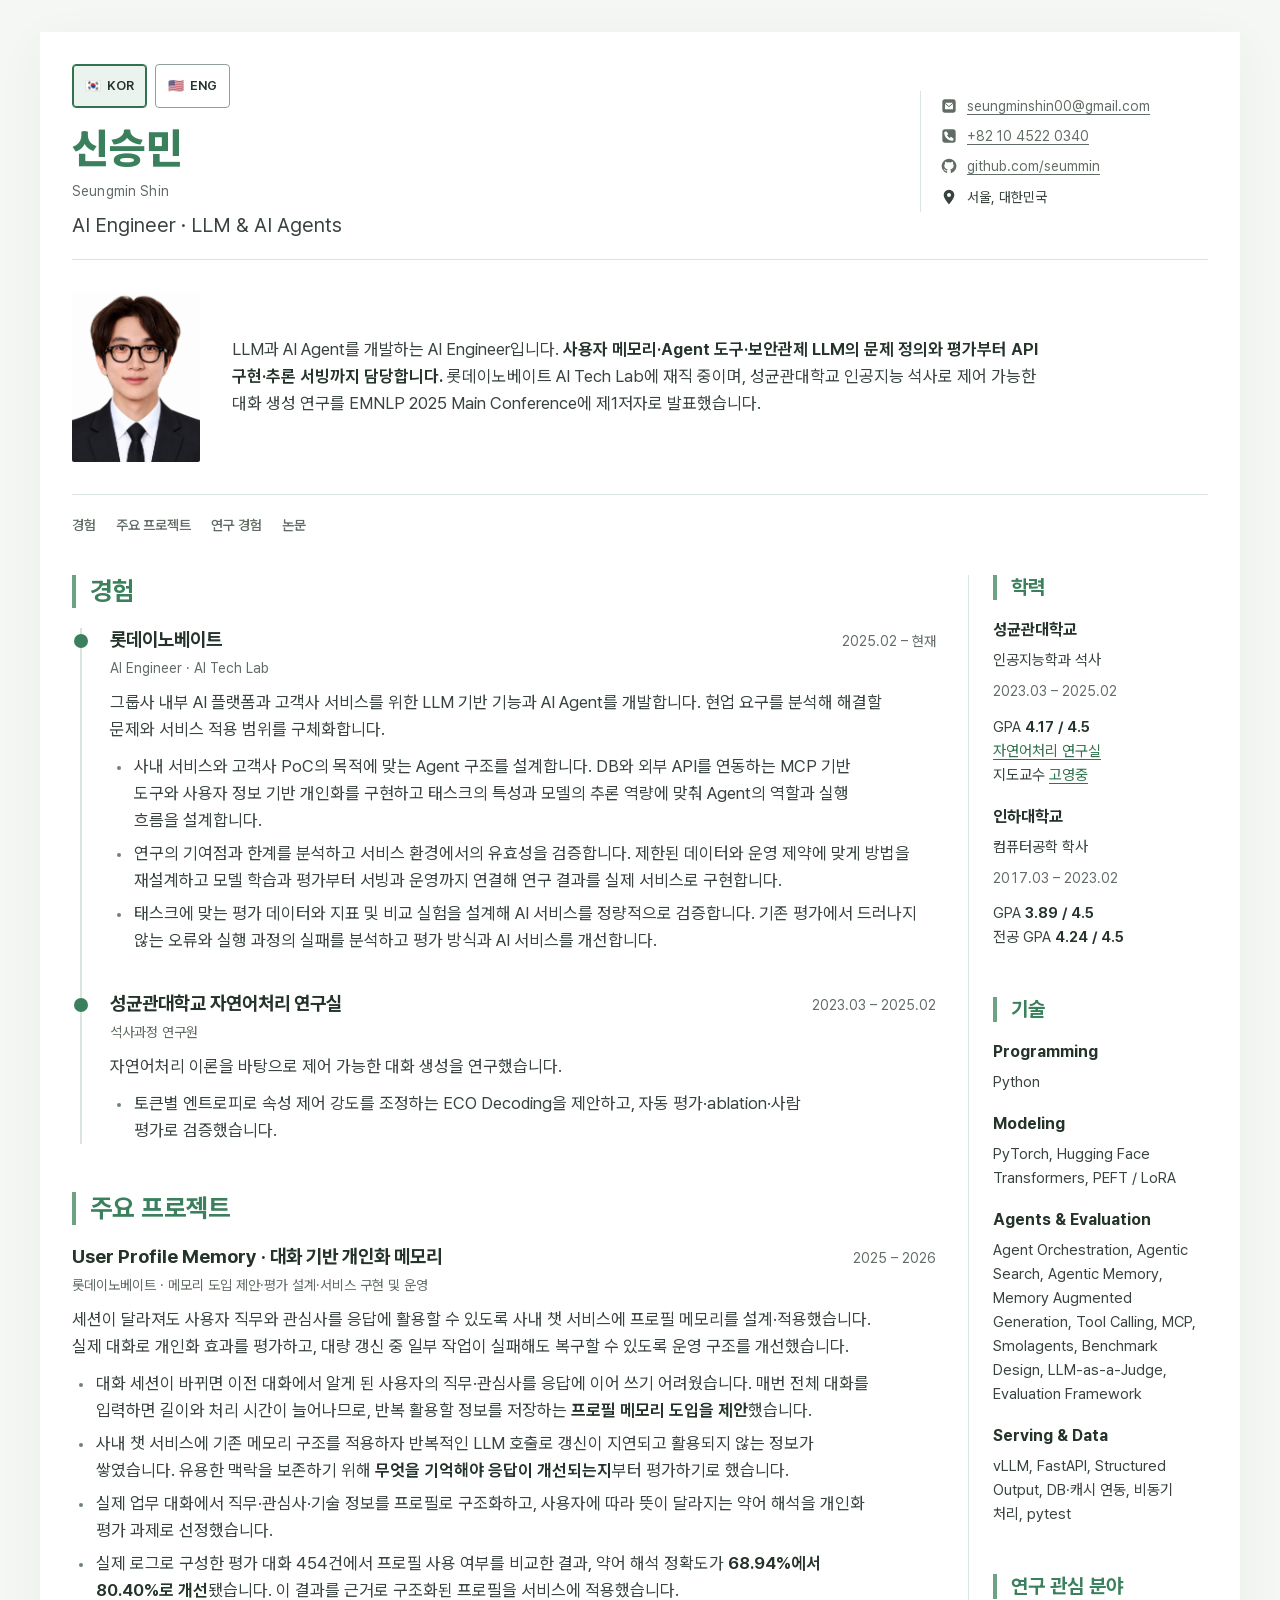
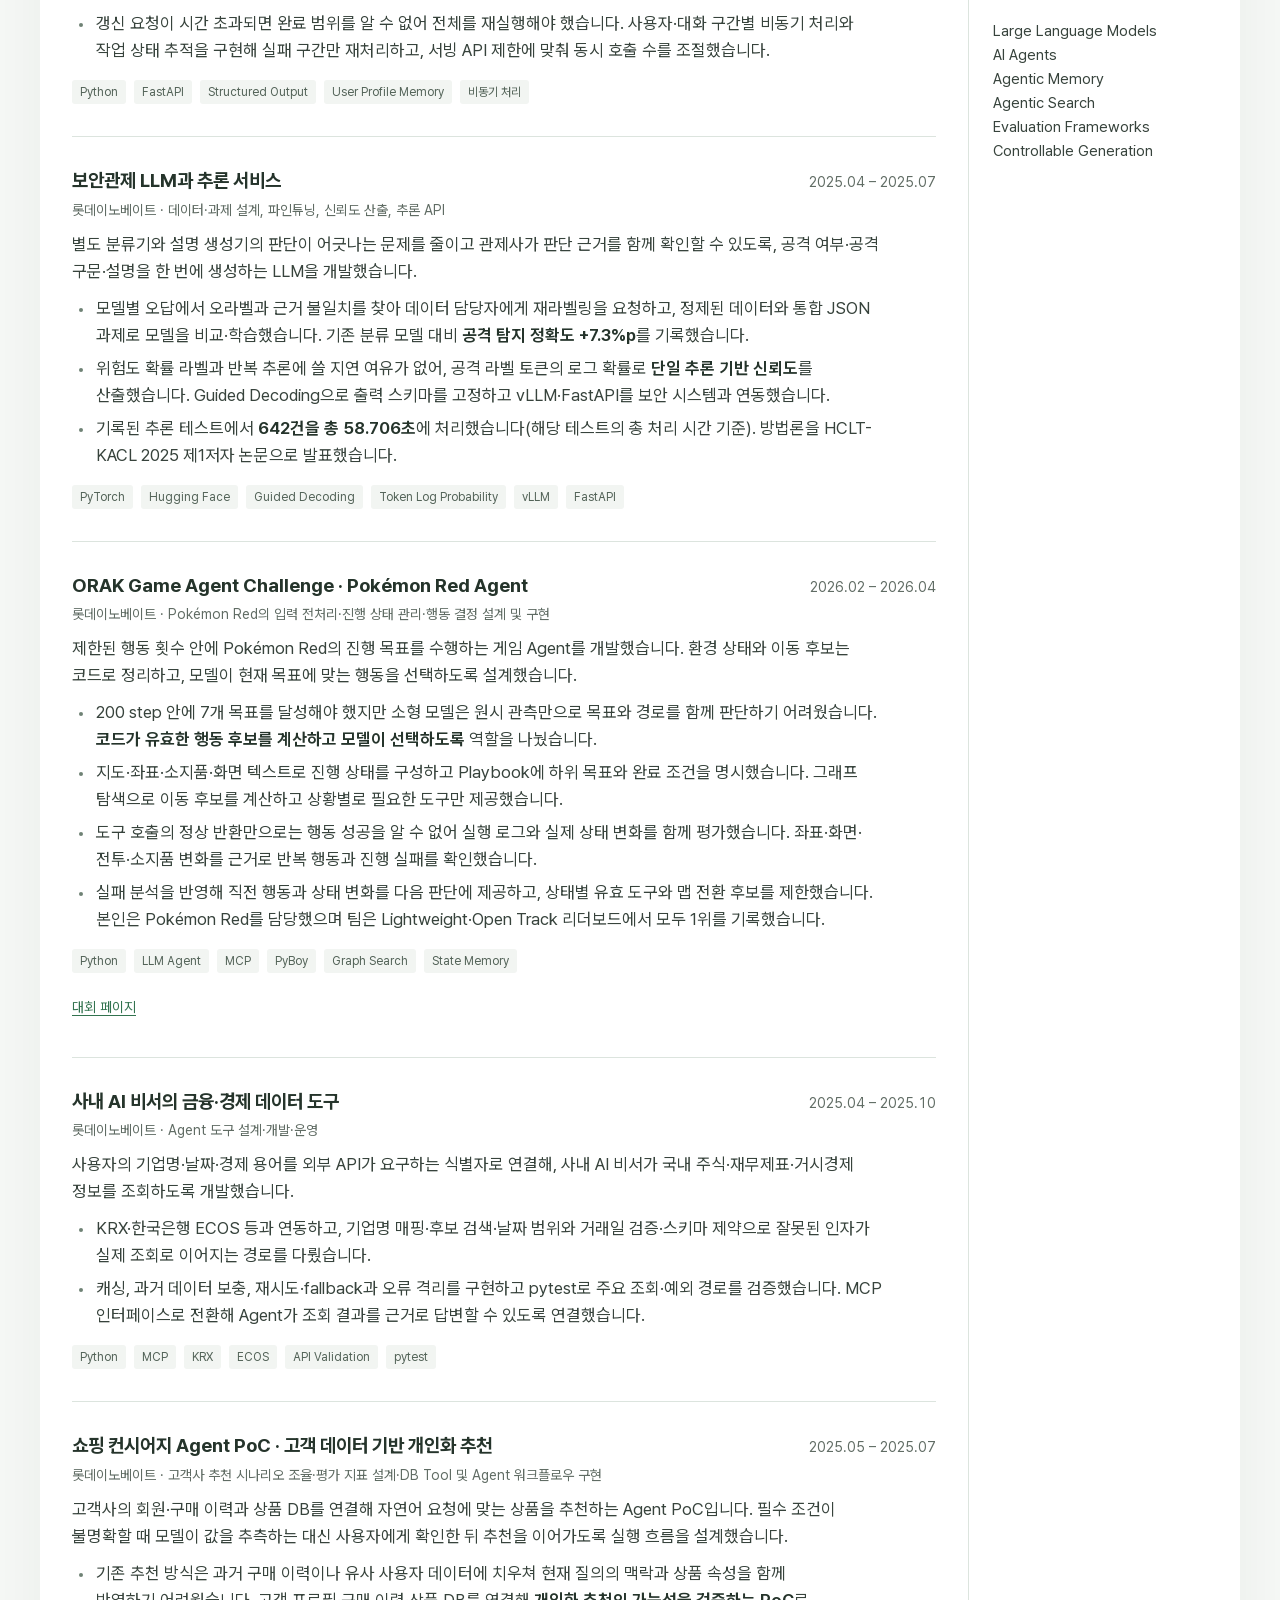
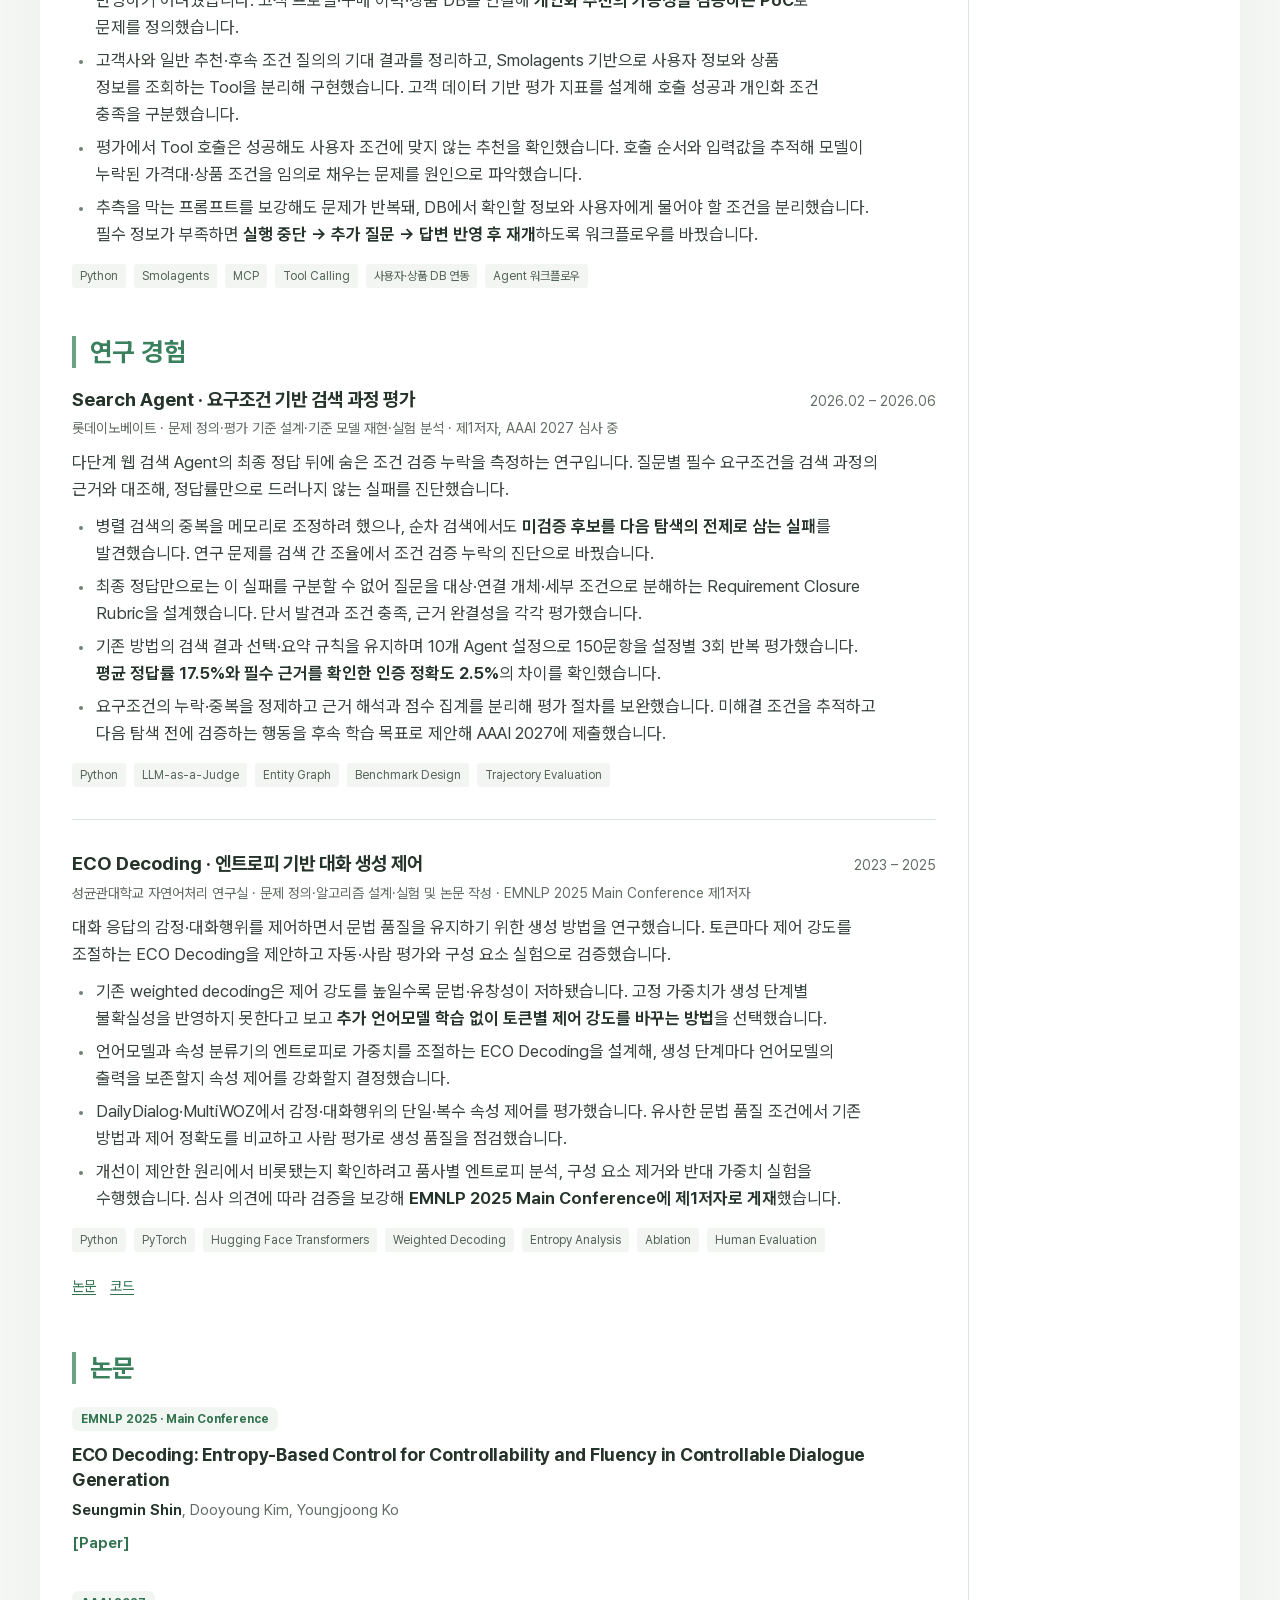
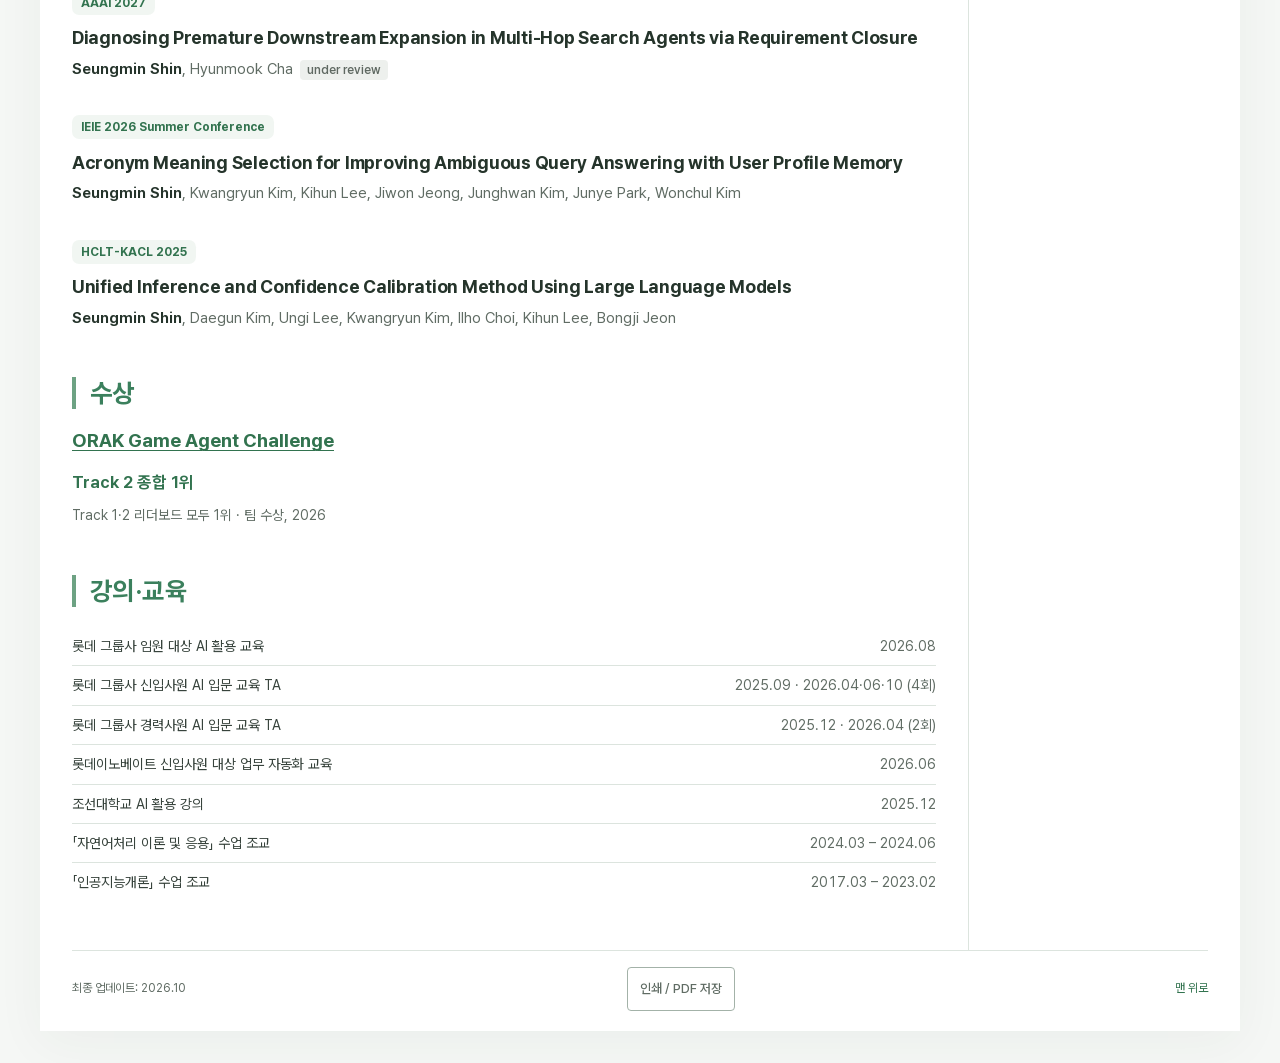
==== commit a15455c7: "Remove Twenty Questions benchmark from CV" ====
--- a/index.html
+++ b/index.html
@@ -50,8 +50,8 @@
     </article><article class="entry">
       <div class="entry-heading"><h3>성균관대학교 자연어처리 연구실</h3><p class="date">2023.03 – 2025.02</p></div>
       <p class="entry-subtitle">석사과정 연구원</p>
-      <p class="entry-summary">제어 가능한 대화 생성과 LLM 추론 평가를 연구했습니다.</p>
-      <ul class="entry-bullets"><li>토큰별 엔트로피로 속성 제어 강도를 조정하는 ECO Decoding을 제안하고, 자동 평가·ablation·사람 평가로 검증했습니다.</li><li>1,000개 샘플과 BERT 환경 모델로 스무고개형 추론 벤치마크를 구축하고 소프트웨어 자산으로 등록했습니다.</li></ul>
+      <p class="entry-summary">자연어처리 이론을 바탕으로 제어 가능한 대화 생성을 연구했습니다.</p>
+      <ul class="entry-bullets"><li>토큰별 엔트로피로 속성 제어 강도를 조정하는 ECO Decoding을 제안하고, 자동 평가·ablation·사람 평가로 검증했습니다.</li></ul>
       
       
     </article></section><section class="section" id="projects" aria-labelledby="projects-heading"><h2 id="projects-heading">주요 프로젝트</h2><article class="entry">
@@ -103,13 +103,6 @@
       <ul class="entry-bullets"><li>기존 weighted decoding은 제어 강도를 높일수록 문법·유창성이 저하됐습니다. 고정 가중치가 생성 단계별 불확실성을 반영하지 못한다고 보고 <strong>추가 언어모델 학습 없이 토큰별 제어 강도를 바꾸는 방법</strong>을 선택했습니다.</li><li>언어모델과 속성 분류기의 엔트로피로 가중치를 조절하는 ECO Decoding을 설계해, 생성 단계마다 언어모델의 출력을 보존할지 속성 제어를 강화할지 결정했습니다.</li><li>DailyDialog·MultiWOZ에서 감정·대화행위의 단일·복수 속성 제어를 평가했습니다. 유사한 문법 품질 조건에서 기존 방법과 제어 정확도를 비교하고 사람 평가로 생성 품질을 점검했습니다.</li><li>개선이 제안한 원리에서 비롯됐는지 확인하려고 품사별 엔트로피 분석, 구성 요소 제거와 반대 가중치 실험을 수행했습니다. 심사 의견에 따라 검증을 보강해 <strong>EMNLP 2025 Main Conference에 제1저자로 게재</strong>했습니다.</li></ul>
       <ul class="tags" aria-label="Technologies"><li>Python</li><li>PyTorch</li><li>Hugging Face Transformers</li><li>Weighted Decoding</li><li>Entropy Analysis</li><li>Ablation</li><li>Human Evaluation</li></ul>
       <div class="entry-links"><a href="https://aclanthology.org/2025.emnlp-main.1437/">논문</a><a href="https://github.com/seummin/ECODecoding">코드</a></div>
-    </article><article class="entry">
-      <div class="entry-heading"><h3>스무고개 기반 LLM 추론 벤치마크</h3><p class="date">2023 – 2024</p></div>
-      <p class="entry-subtitle">성균관대학교 · 벤치마크·환경 모델·상태 추적 구현</p>
-      <p class="entry-summary">LLM이 질문하고 BERT 환경 모델이 Yes/No/Unknown으로 답하는 상호작용형 평가를 구성했습니다. 1,000개 통제 샘플에서 정답률과 질문 효율을 비교하고 반복 실패 유형을 분석했으며, 결과물을 소프트웨어 자산으로 등록했습니다.</p>
-      
-      <ul class="tags" aria-label="Technologies"><li>BERT</li><li>WordNet</li><li>Interactive Evaluation</li></ul>
-      
     </article></section>
         <section class="section" id="publications" aria-labelledby="publications-heading">
           <h2 id="publications-heading">논문</h2><ol class="publication-list"><li class="publication"><span class="publication-venue">EMNLP 2025 · Main Conference</span><h3>ECO Decoding: Entropy-Based Control for Controllability and Fluency in Controllable Dialogue Generation</h3><p class="publication-authors"><strong>Seungmin Shin</strong>, Dooyoung Kim, Youngjoong Ko</p><a class="paper-link" href="https://arxiv.org/abs/2511.01568">[Paper]</a></li><li class="publication"><span class="publication-venue">AAAI 2027</span><h3>Diagnosing Premature Downstream Expansion in Multi-Hop Search Agents via Requirement Closure</h3><p class="publication-authors"><strong>Seungmin Shin</strong>, Hyunmook Cha<span class="review-status">under review</span></p></li><li class="publication"><span class="publication-venue">IEIE 2026 Summer Conference</span><h3>Acronym Meaning Selection for Improving Ambiguous Query Answering with User Profile Memory</h3><p class="publication-authors"><strong>Seungmin Shin</strong>, Kwangryun Kim, Kihun Lee, Jiwon Jeong, Junghwan Kim, Junye Park, Wonchul Kim</p></li><li class="publication"><span class="publication-venue">HCLT-KACL 2025</span><h3>Unified Inference and Confidence Calibration Method Using Large Language Models</h3><p class="publication-authors"><strong>Seungmin Shin</strong>, Daegun Kim, Ungi Lee, Kwangryun Kim, Ilho Choi, Kihun Lee, Bongji Jeon</p></li></ol>
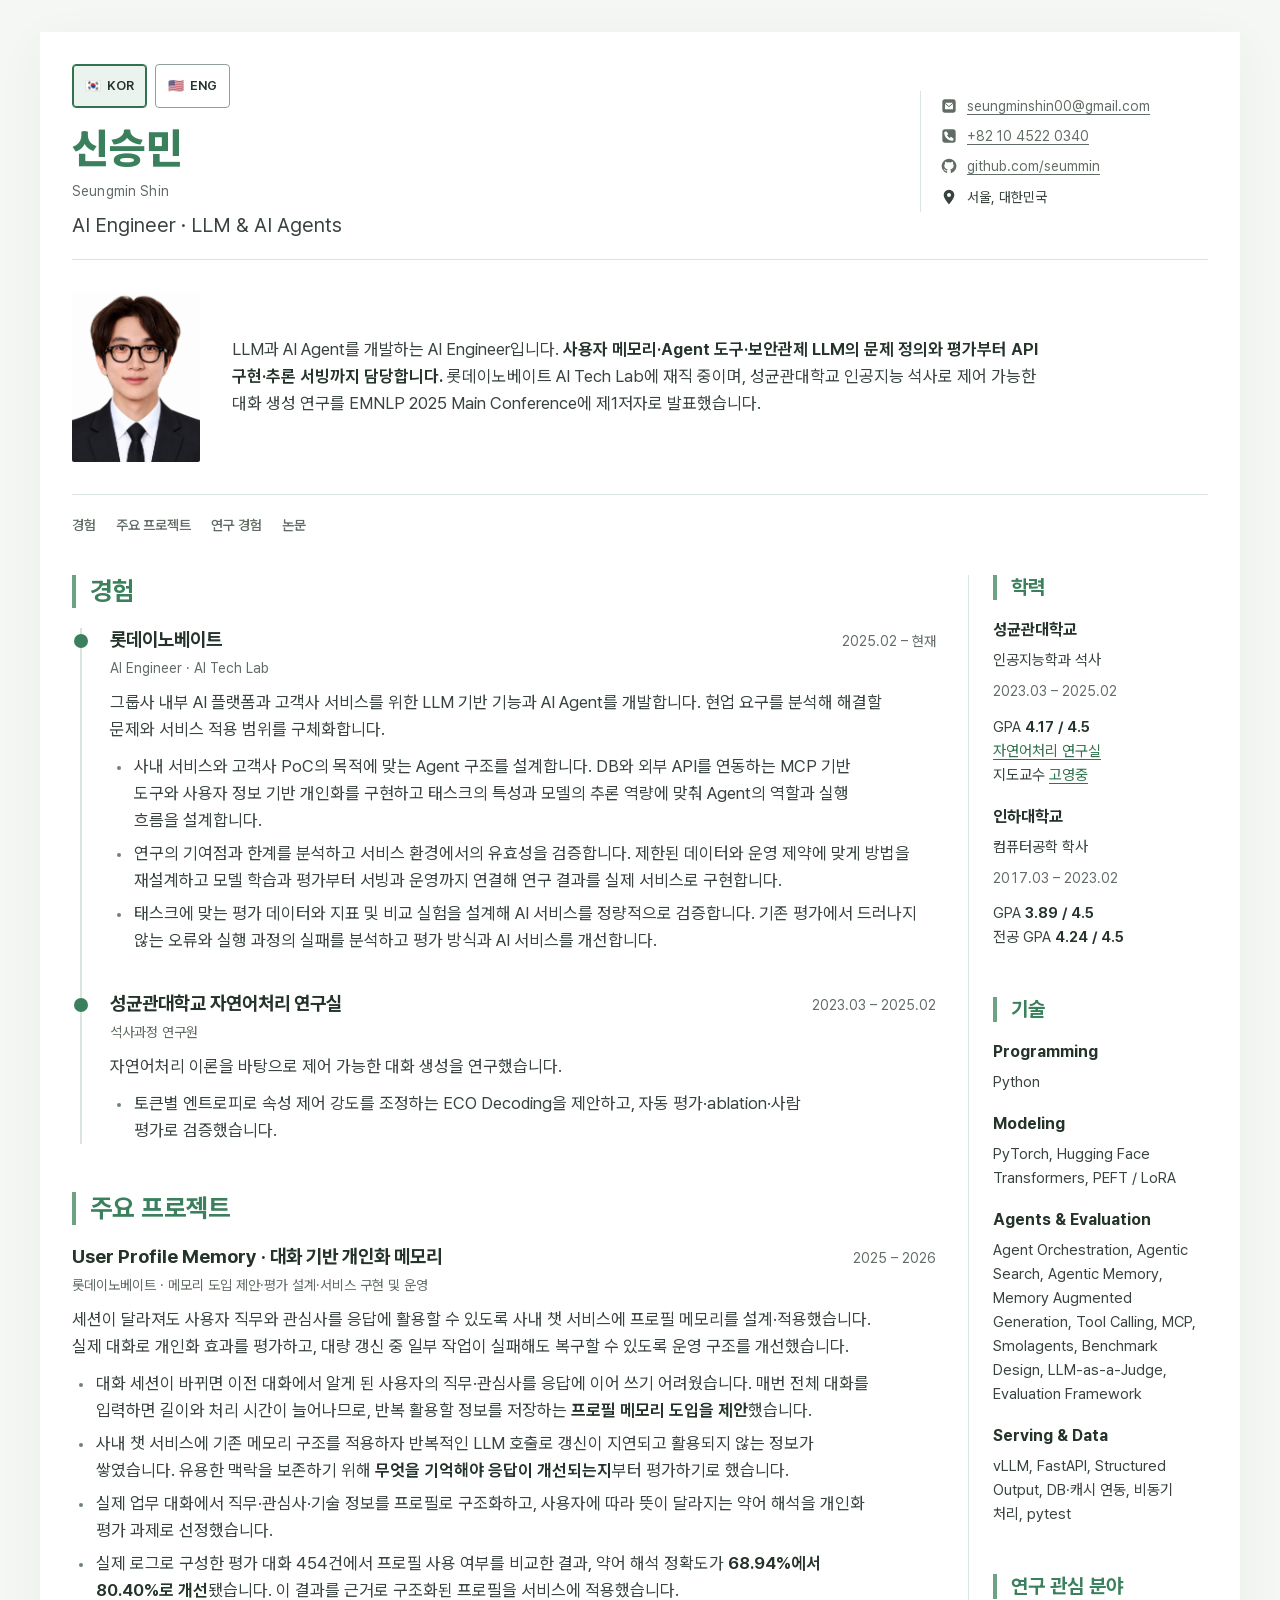
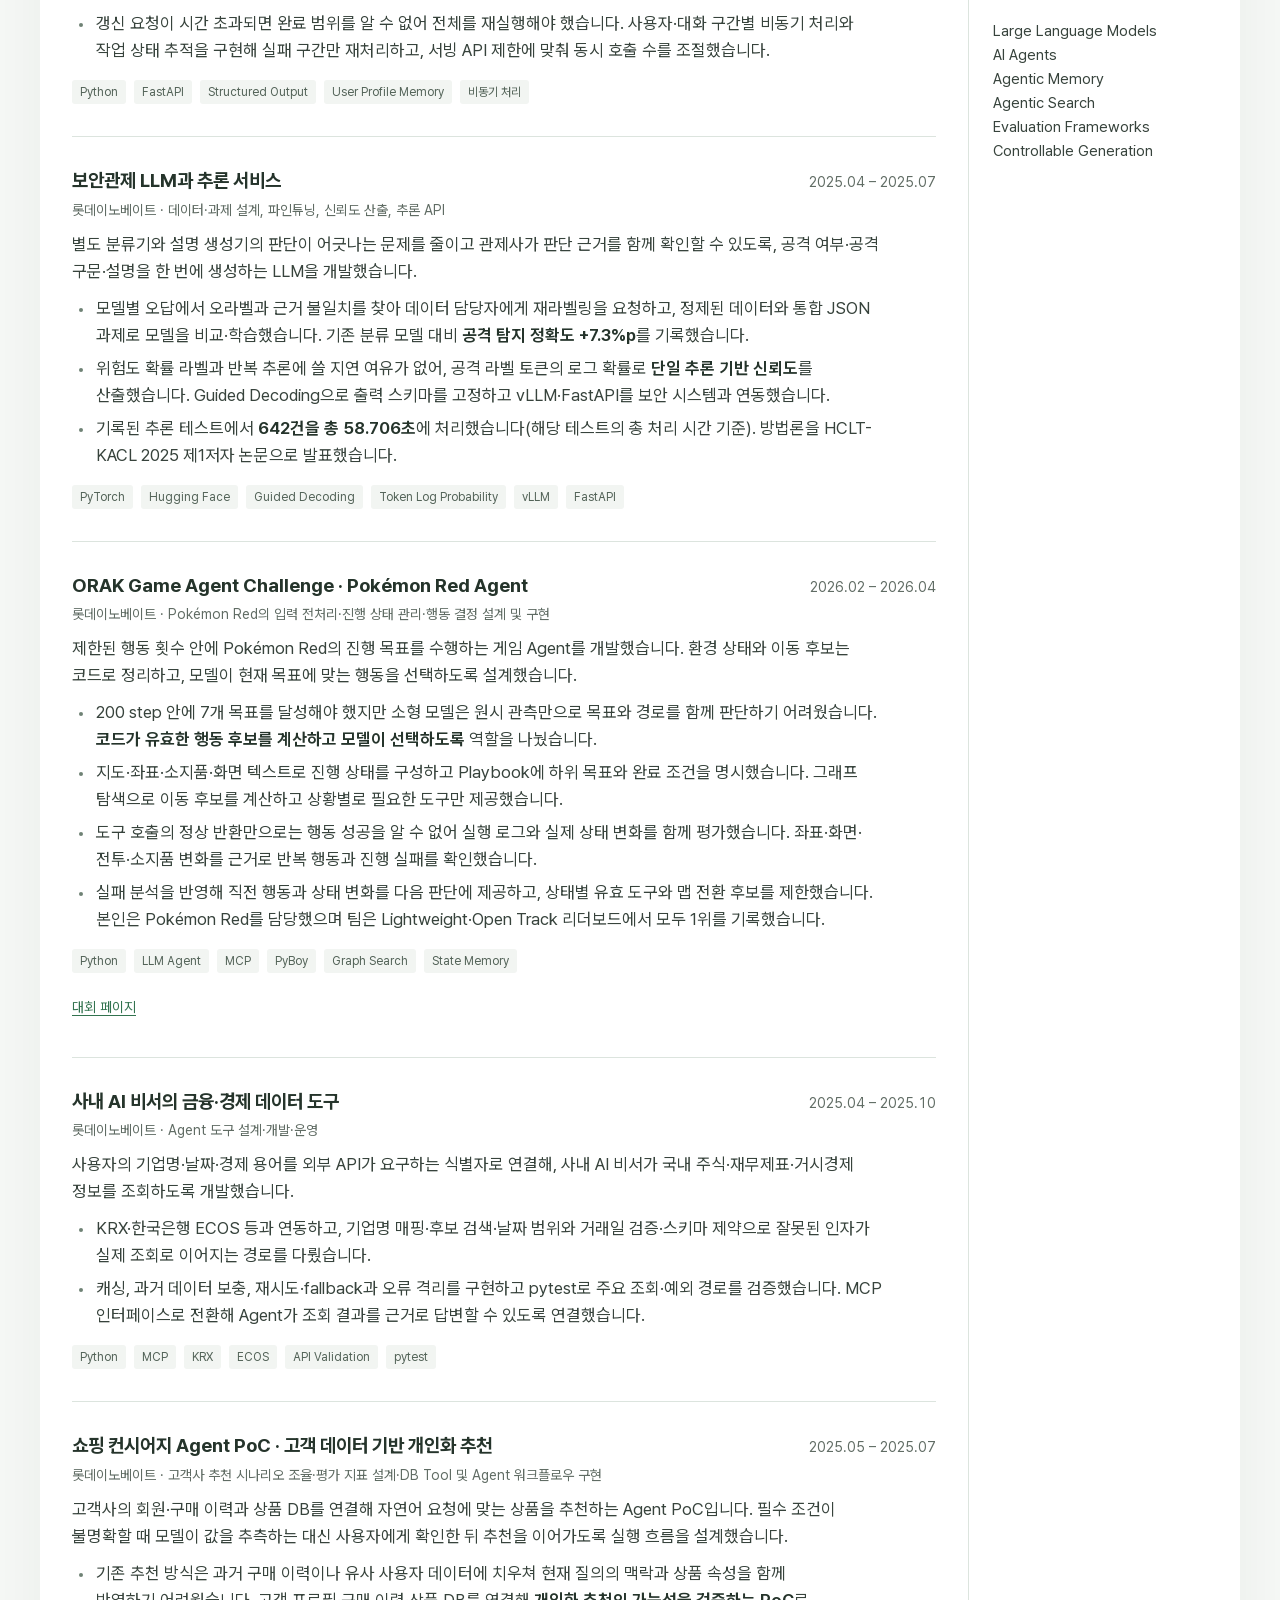
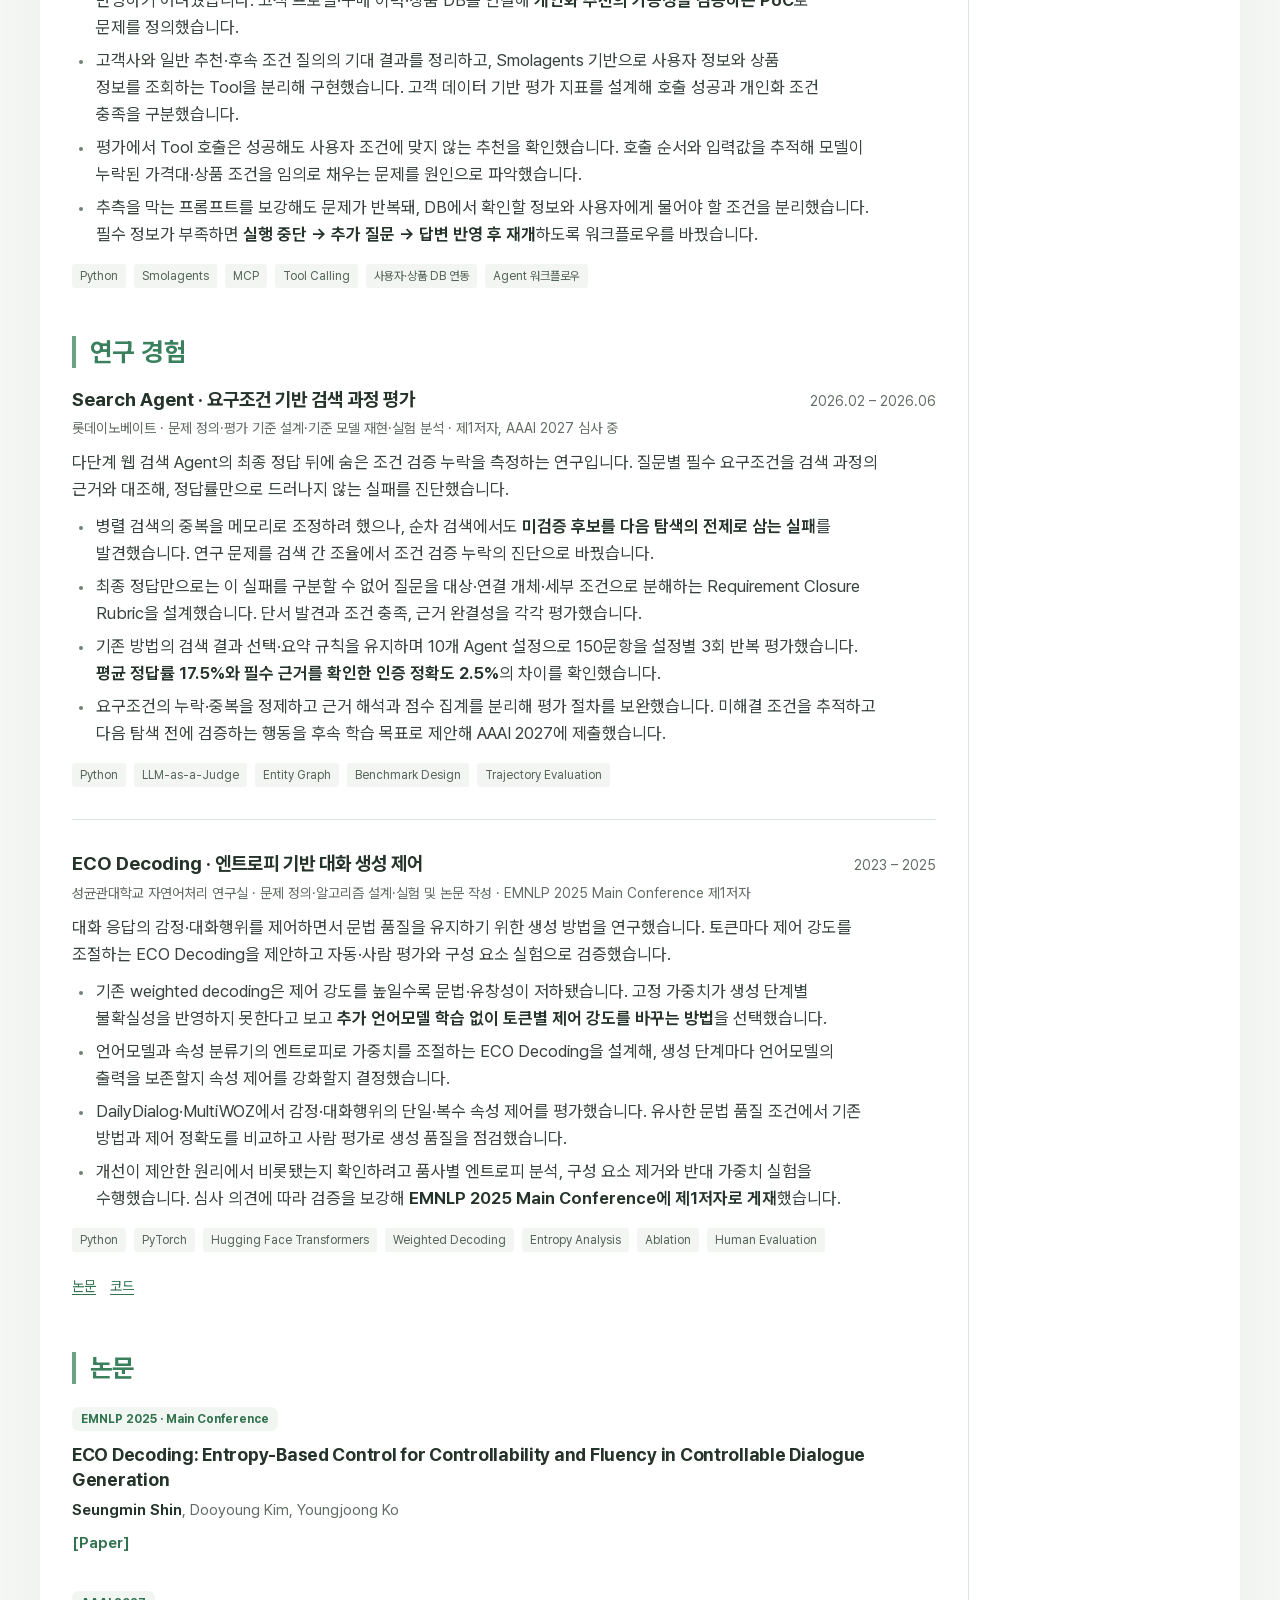
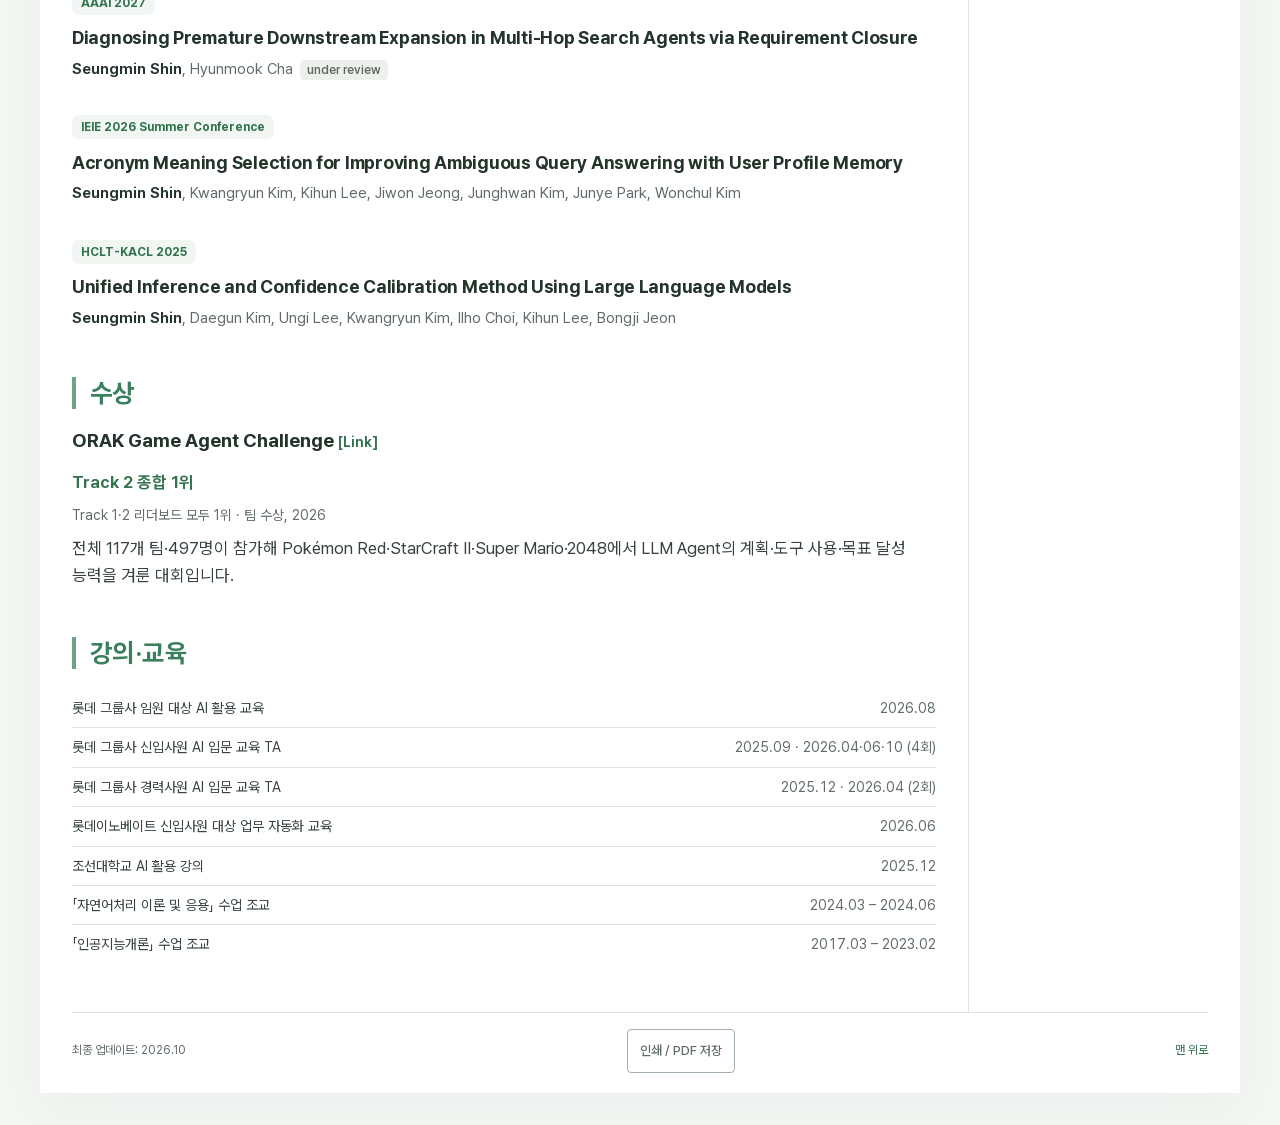
==== commit 8ca80fad: "Add ORAK award context and results link" ====
--- a/index.html
+++ b/index.html
@@ -109,9 +109,10 @@
         </section>
         <section class="section awards" id="awards" aria-labelledby="awards-heading">
           <h2 id="awards-heading">수상</h2>
-          <h3><a href="https://www.aicrowd.com/challenges/orak-game-agent-challenge-2025">ORAK Game Agent Challenge</a></h3>
+          <h3>ORAK Game Agent Challenge <a class="award-link" href="https://www.aicrowd.com/challenges/orak-game-agent-challenge-2025/winners">[Link]</a></h3>
           <p class="award-result">Track 2 종합 1위</p>
           <p class="award-note">Track 1·2 리더보드 모두 1위 · 팀 수상, 2026</p>
+          <p class="award-description">전체 117개 팀·497명이 참가해 Pokémon Red·StarCraft II·Super Mario·2048에서 LLM Agent의 계획·도구 사용·목표 달성 능력을 겨룬 대회입니다.</p>
         </section>
         <section class="section" id="teaching" aria-labelledby="teaching-heading">
           <h2 id="teaching-heading">강의·교육</h2><ul class="teaching-list"><li><span>롯데 그룹사 임원 대상 AI 활용 교육</span><span class="date">2026.08</span></li><li><span>롯데 그룹사 신입사원 AI 입문 교육 TA</span><span class="date">2025.09 · 2026.04·06·10 (4회)</span></li><li><span>롯데 그룹사 경력사원 AI 입문 교육 TA</span><span class="date">2025.12 · 2026.04 (2회)</span></li><li><span>롯데이노베이트 신입사원 대상 업무 자동화 교육</span><span class="date">2026.06</span></li><li><span>조선대학교 AI 활용 강의</span><span class="date">2025.12</span></li><li><span>「자연어처리 이론 및 응용」 수업 조교</span><span class="date">2024.03 – 2024.06</span></li><li><span>「인공지능개론」 수업 조교</span><span class="date">2017.03 – 2023.02</span></li></ul>
--- a/styles.css
+++ b/styles.css
@@ -135,6 +135,9 @@
 .interest-list { padding: 0; list-style: none; font-size: .9375rem; line-height: 1.6; }
 .award-result { color: var(--accent); font-weight: 650; margin-top: var(--space-sm); }
 .award-note { color: var(--muted); font-size: var(--text-small); margin-top: var(--space-xs); }
+.award-link { color: var(--accent); font-size: var(--text-small); font-weight: 650; text-decoration: none; white-space: nowrap; }
+.award-link:hover { text-decoration: underline; }
+.award-description { margin-top: var(--space-xs); }
 footer { display: flex; flex-wrap: wrap; justify-content: space-between; align-items: center; gap: 12px; border-top: 1px solid var(--line); padding-top: var(--space-sm); font-size: .75rem; color: var(--muted); }
 footer a { display: inline-flex; align-items: center; min-height: 44px; text-decoration: none; }
 .print-button { display: inline-flex; align-items: center; gap: 7px; min-height: 44px; border: 1px solid #a3b2a8; padding: 8px 12px; border-radius: 4px; background: #fff; color: var(--muted); font-family: inherit; font-size: .8125rem; font-weight: 500; line-height: 1.25; cursor: pointer; }
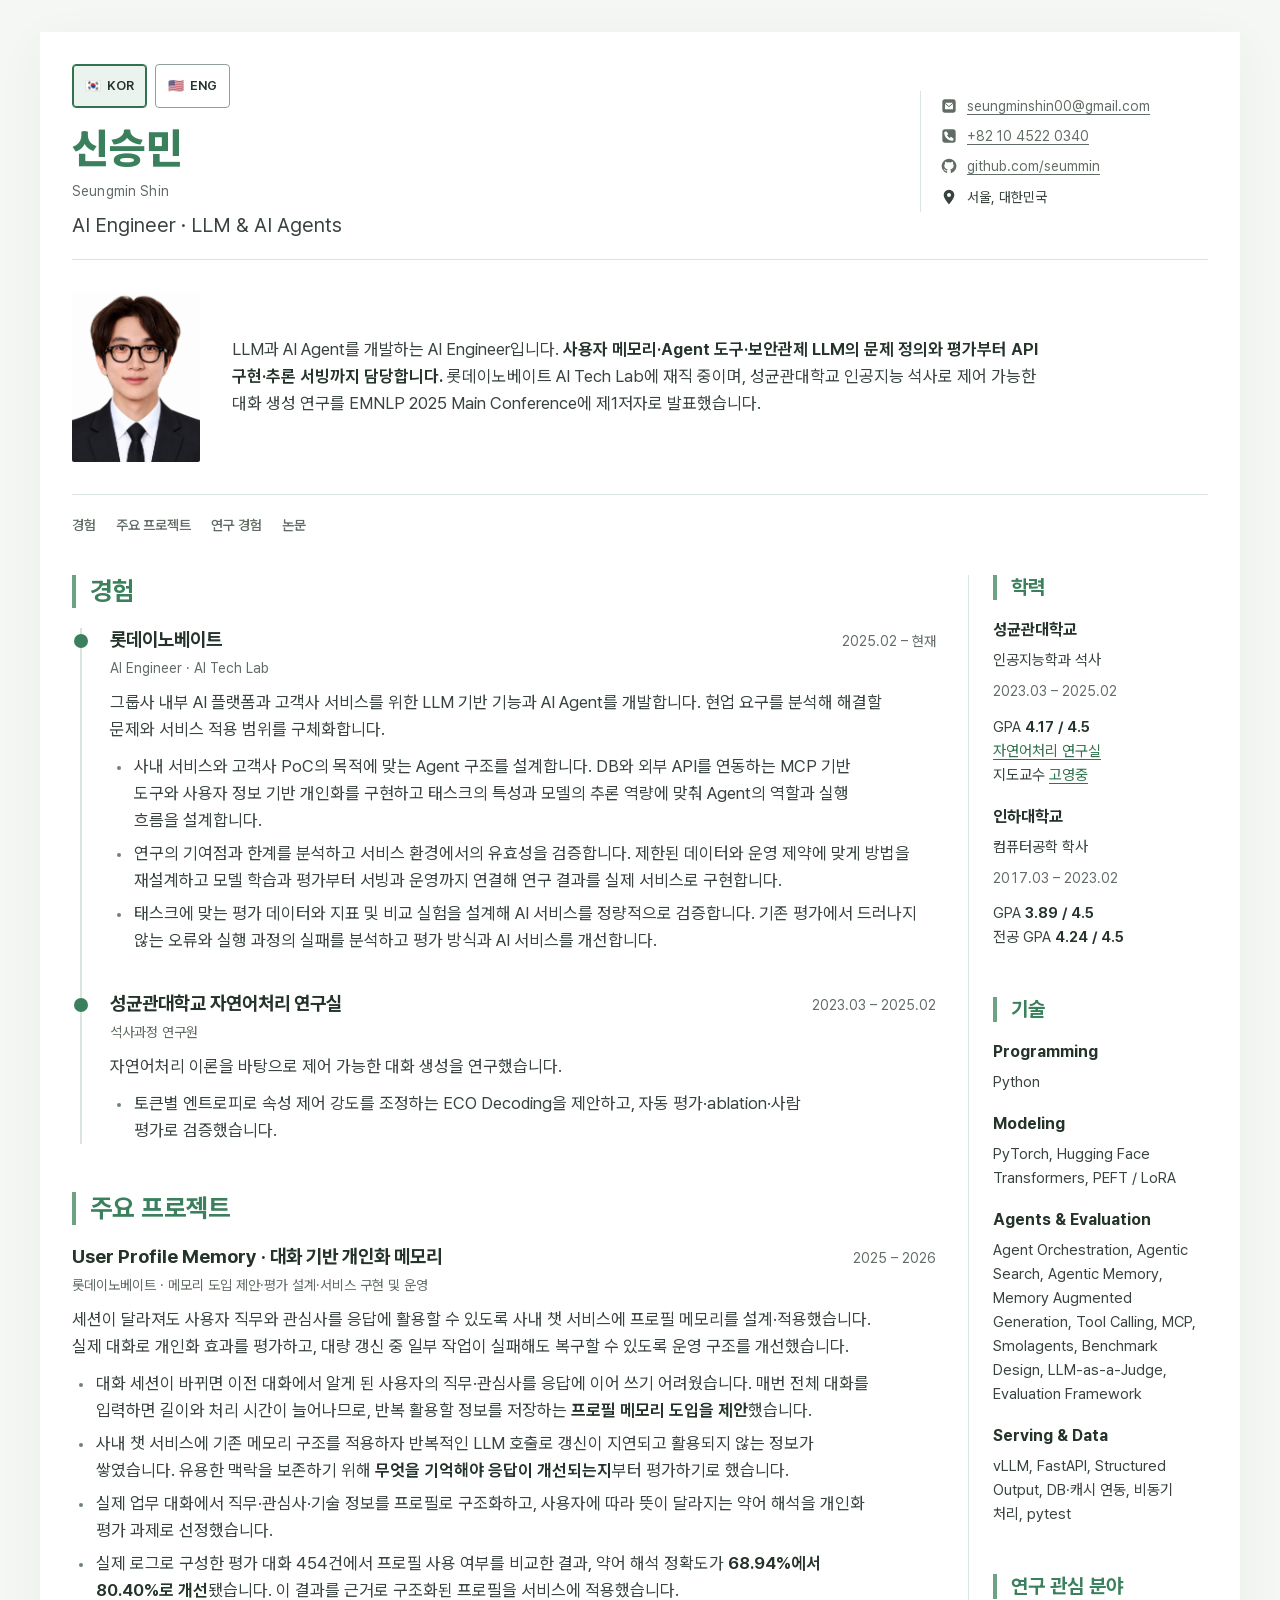
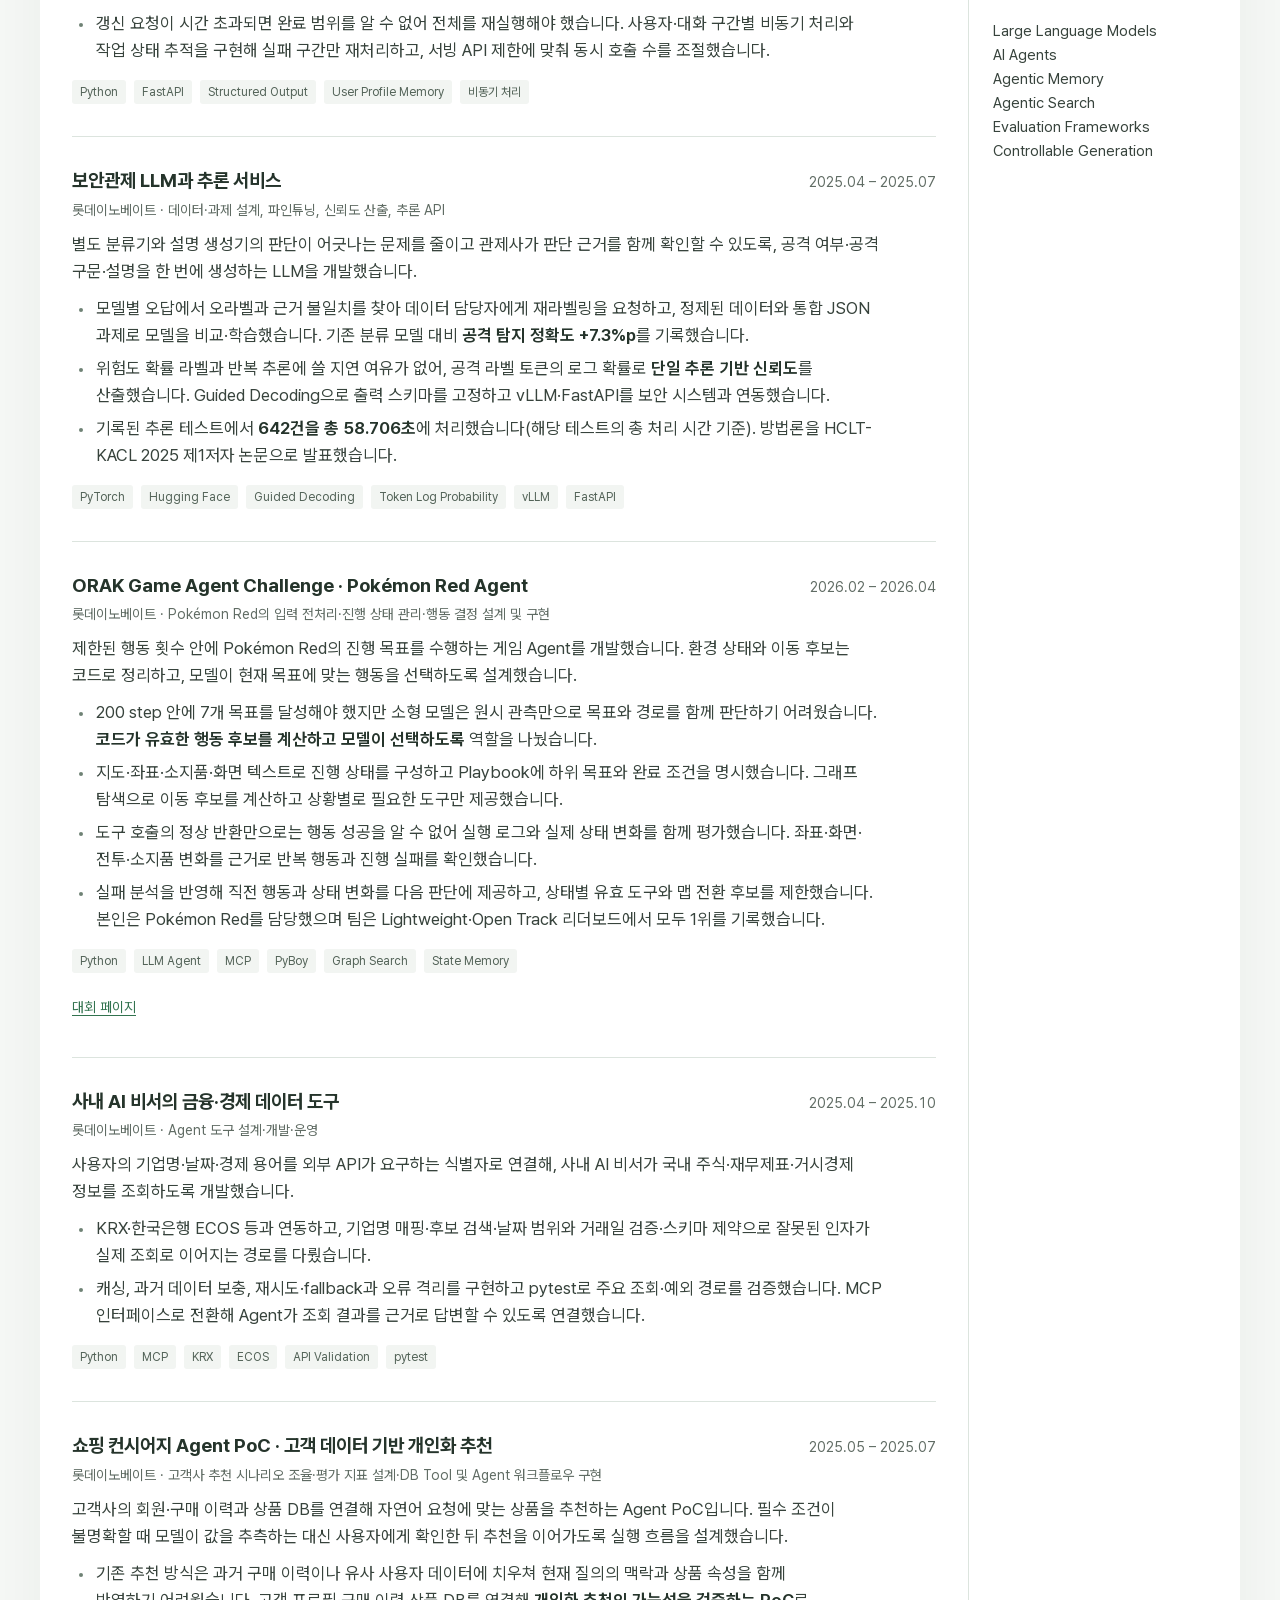
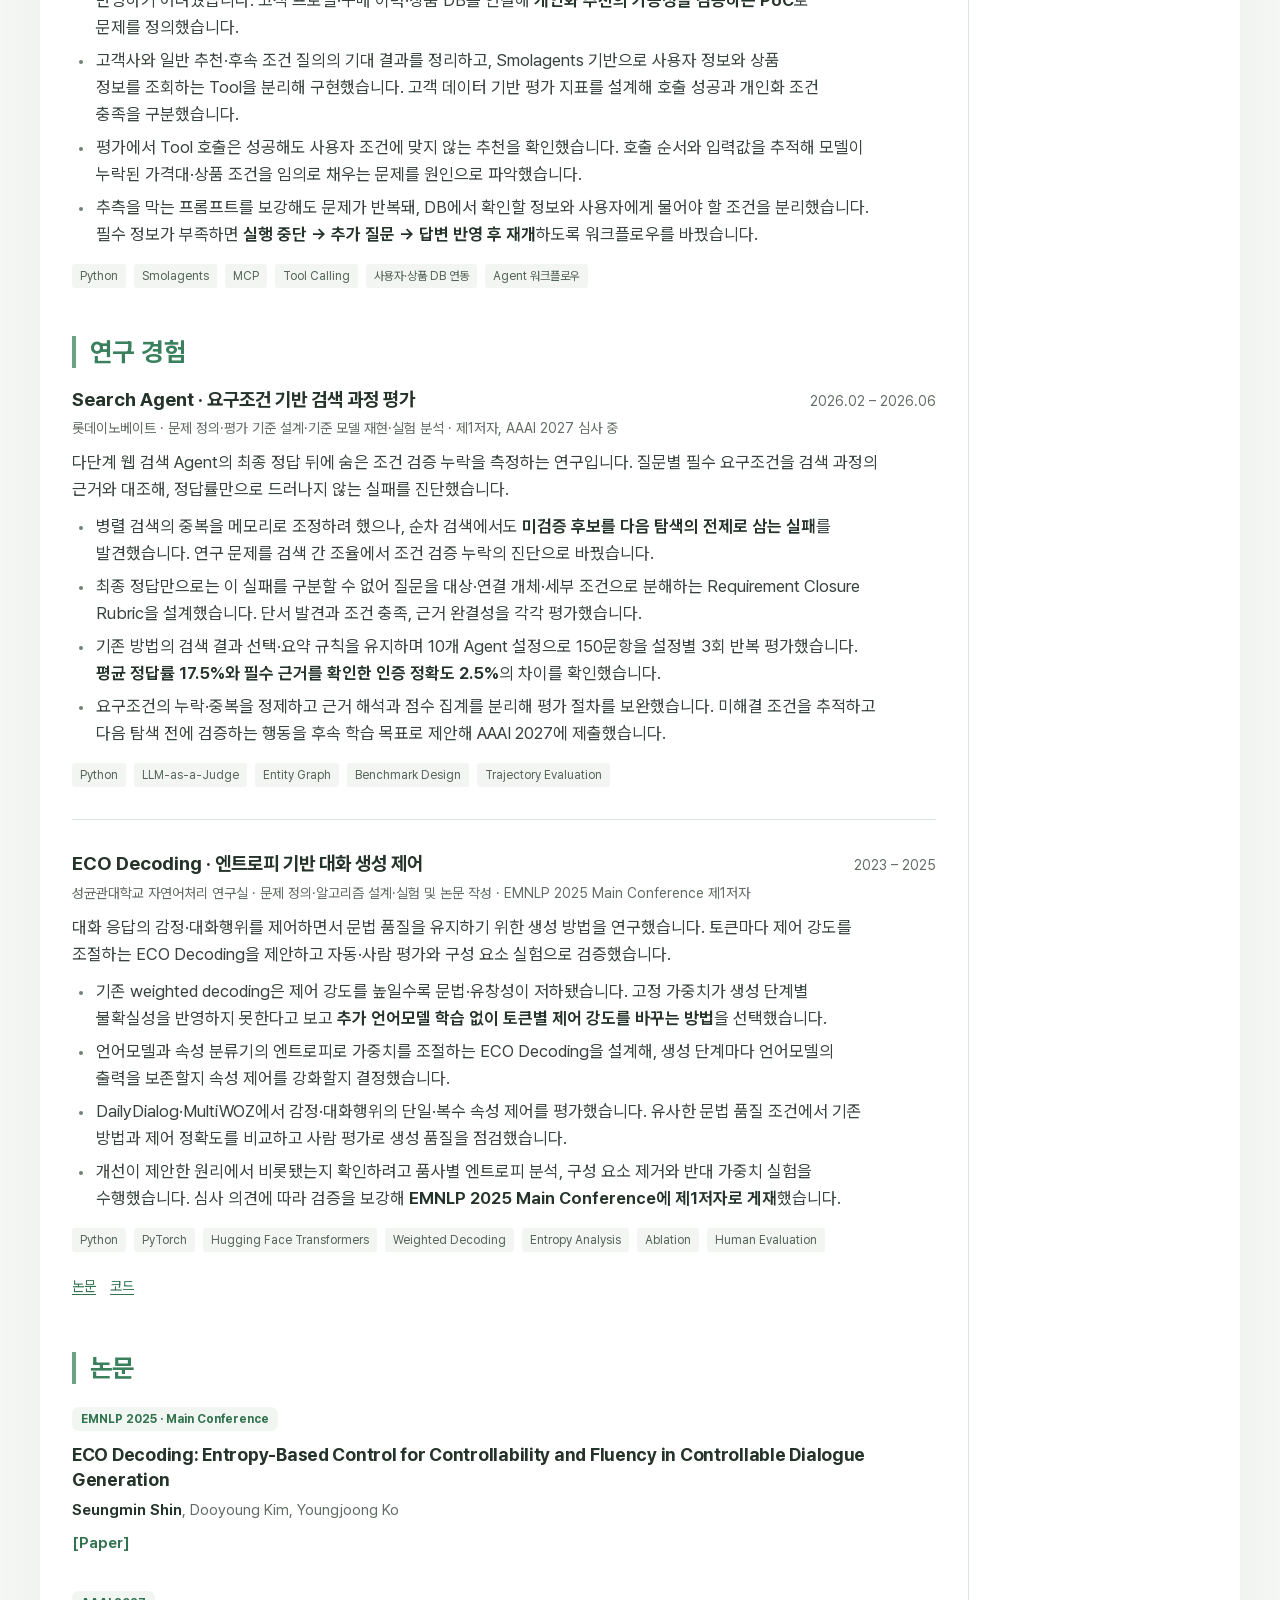
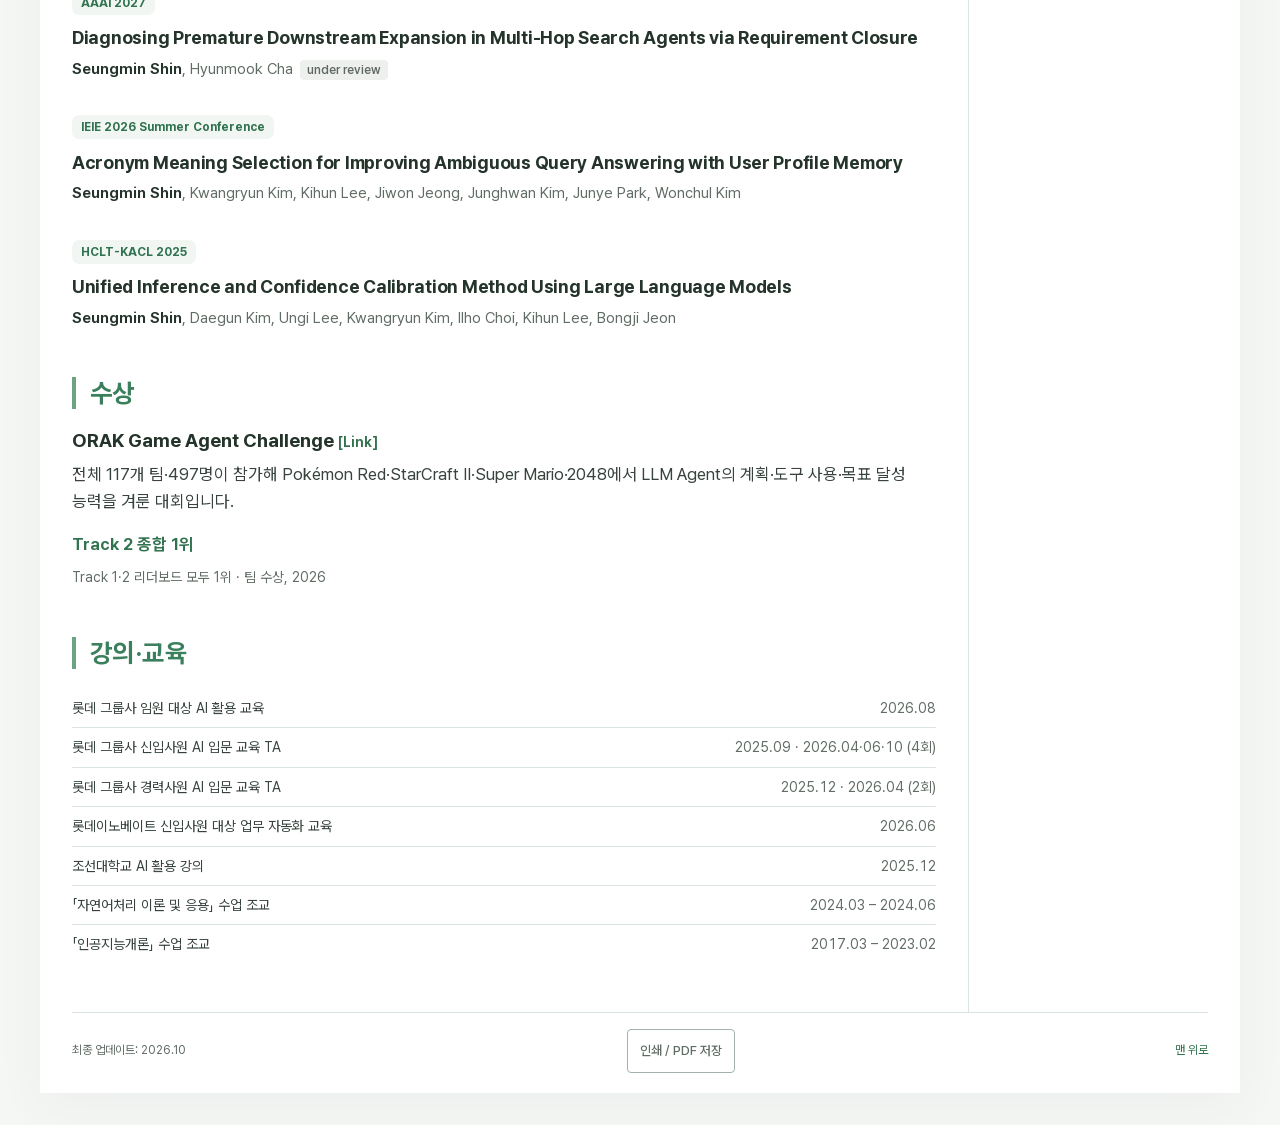
==== commit 428a25d0: "Place ORAK results below challenge description" ====
--- a/index.html
+++ b/index.html
@@ -110,9 +110,9 @@
         <section class="section awards" id="awards" aria-labelledby="awards-heading">
           <h2 id="awards-heading">수상</h2>
           <h3>ORAK Game Agent Challenge <a class="award-link" href="https://www.aicrowd.com/challenges/orak-game-agent-challenge-2025/winners">[Link]</a></h3>
+          <p class="award-description">전체 117개 팀·497명이 참가해 Pokémon Red·StarCraft II·Super Mario·2048에서 LLM Agent의 계획·도구 사용·목표 달성 능력을 겨룬 대회입니다.</p>
           <p class="award-result">Track 2 종합 1위</p>
           <p class="award-note">Track 1·2 리더보드 모두 1위 · 팀 수상, 2026</p>
-          <p class="award-description">전체 117개 팀·497명이 참가해 Pokémon Red·StarCraft II·Super Mario·2048에서 LLM Agent의 계획·도구 사용·목표 달성 능력을 겨룬 대회입니다.</p>
         </section>
         <section class="section" id="teaching" aria-labelledby="teaching-heading">
           <h2 id="teaching-heading">강의·교육</h2><ul class="teaching-list"><li><span>롯데 그룹사 임원 대상 AI 활용 교육</span><span class="date">2026.08</span></li><li><span>롯데 그룹사 신입사원 AI 입문 교육 TA</span><span class="date">2025.09 · 2026.04·06·10 (4회)</span></li><li><span>롯데 그룹사 경력사원 AI 입문 교육 TA</span><span class="date">2025.12 · 2026.04 (2회)</span></li><li><span>롯데이노베이트 신입사원 대상 업무 자동화 교육</span><span class="date">2026.06</span></li><li><span>조선대학교 AI 활용 강의</span><span class="date">2025.12</span></li><li><span>「자연어처리 이론 및 응용」 수업 조교</span><span class="date">2024.03 – 2024.06</span></li><li><span>「인공지능개론」 수업 조교</span><span class="date">2017.03 – 2023.02</span></li></ul>
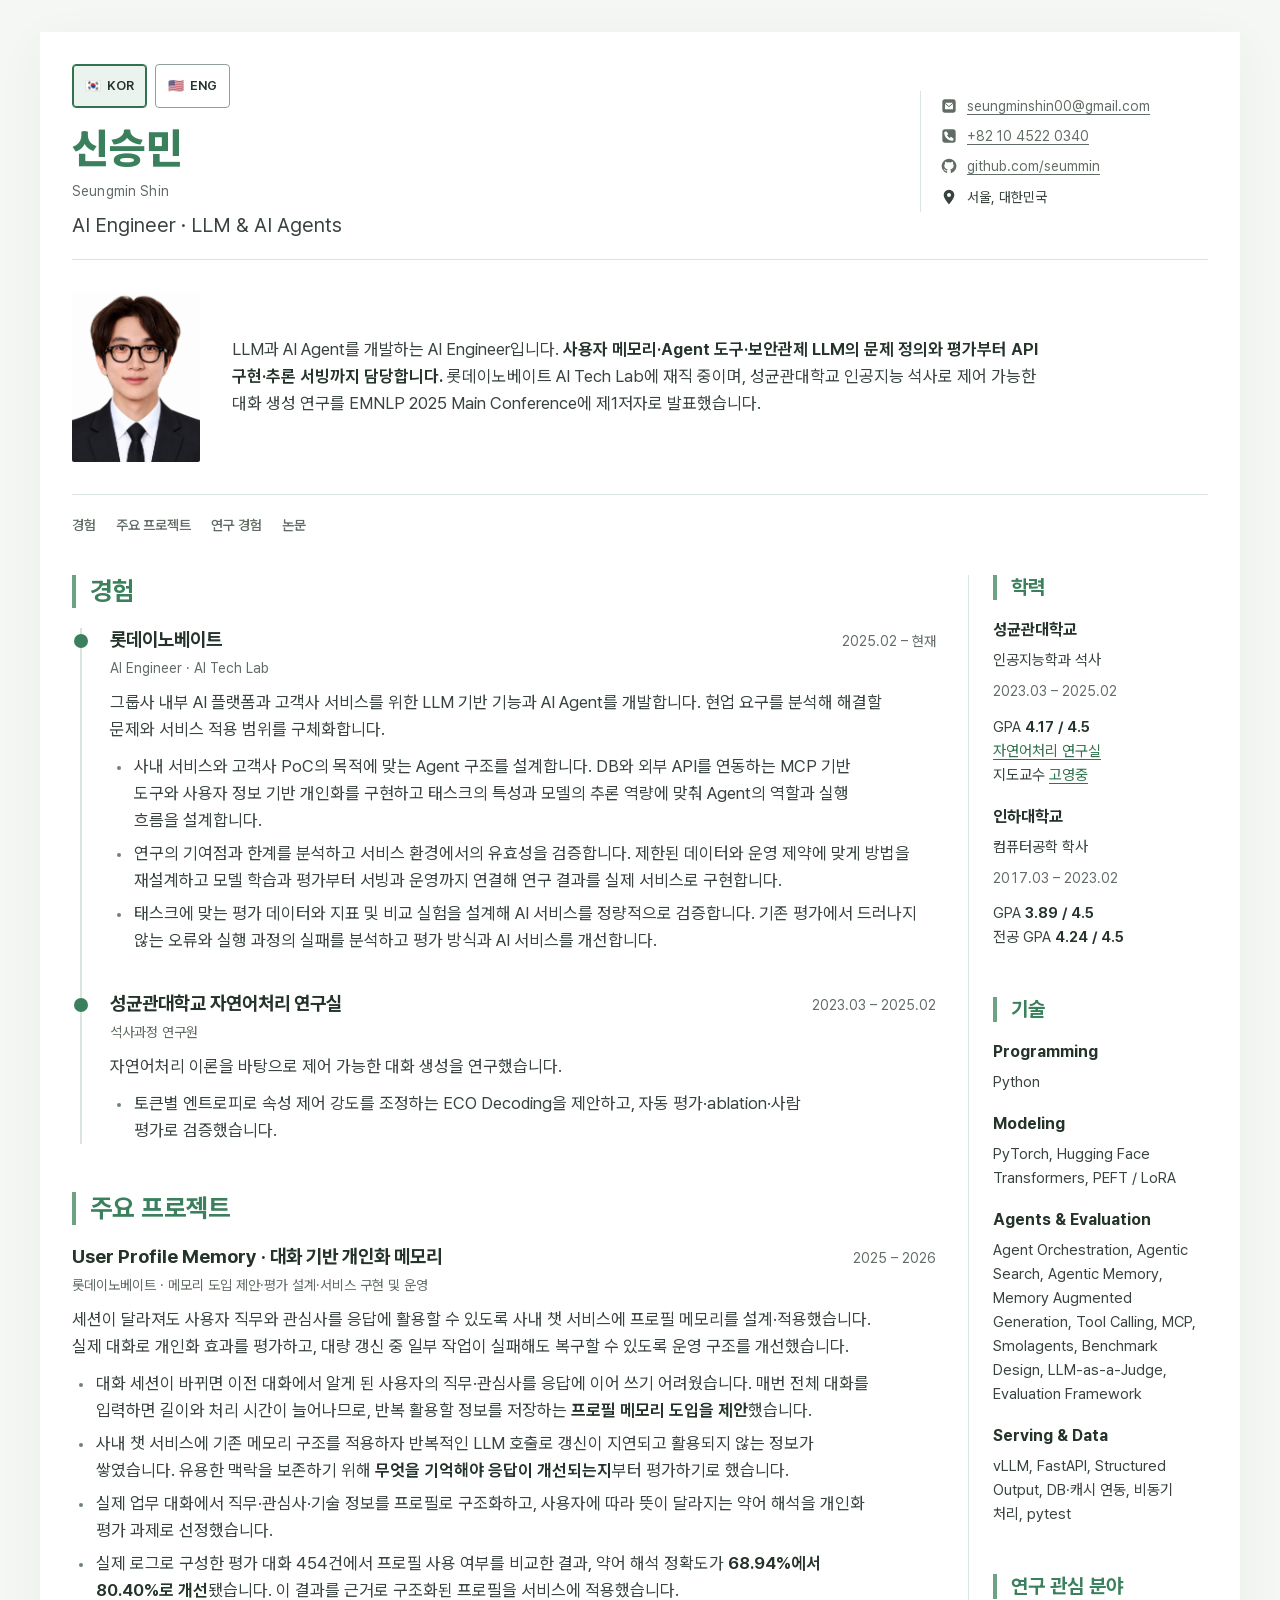
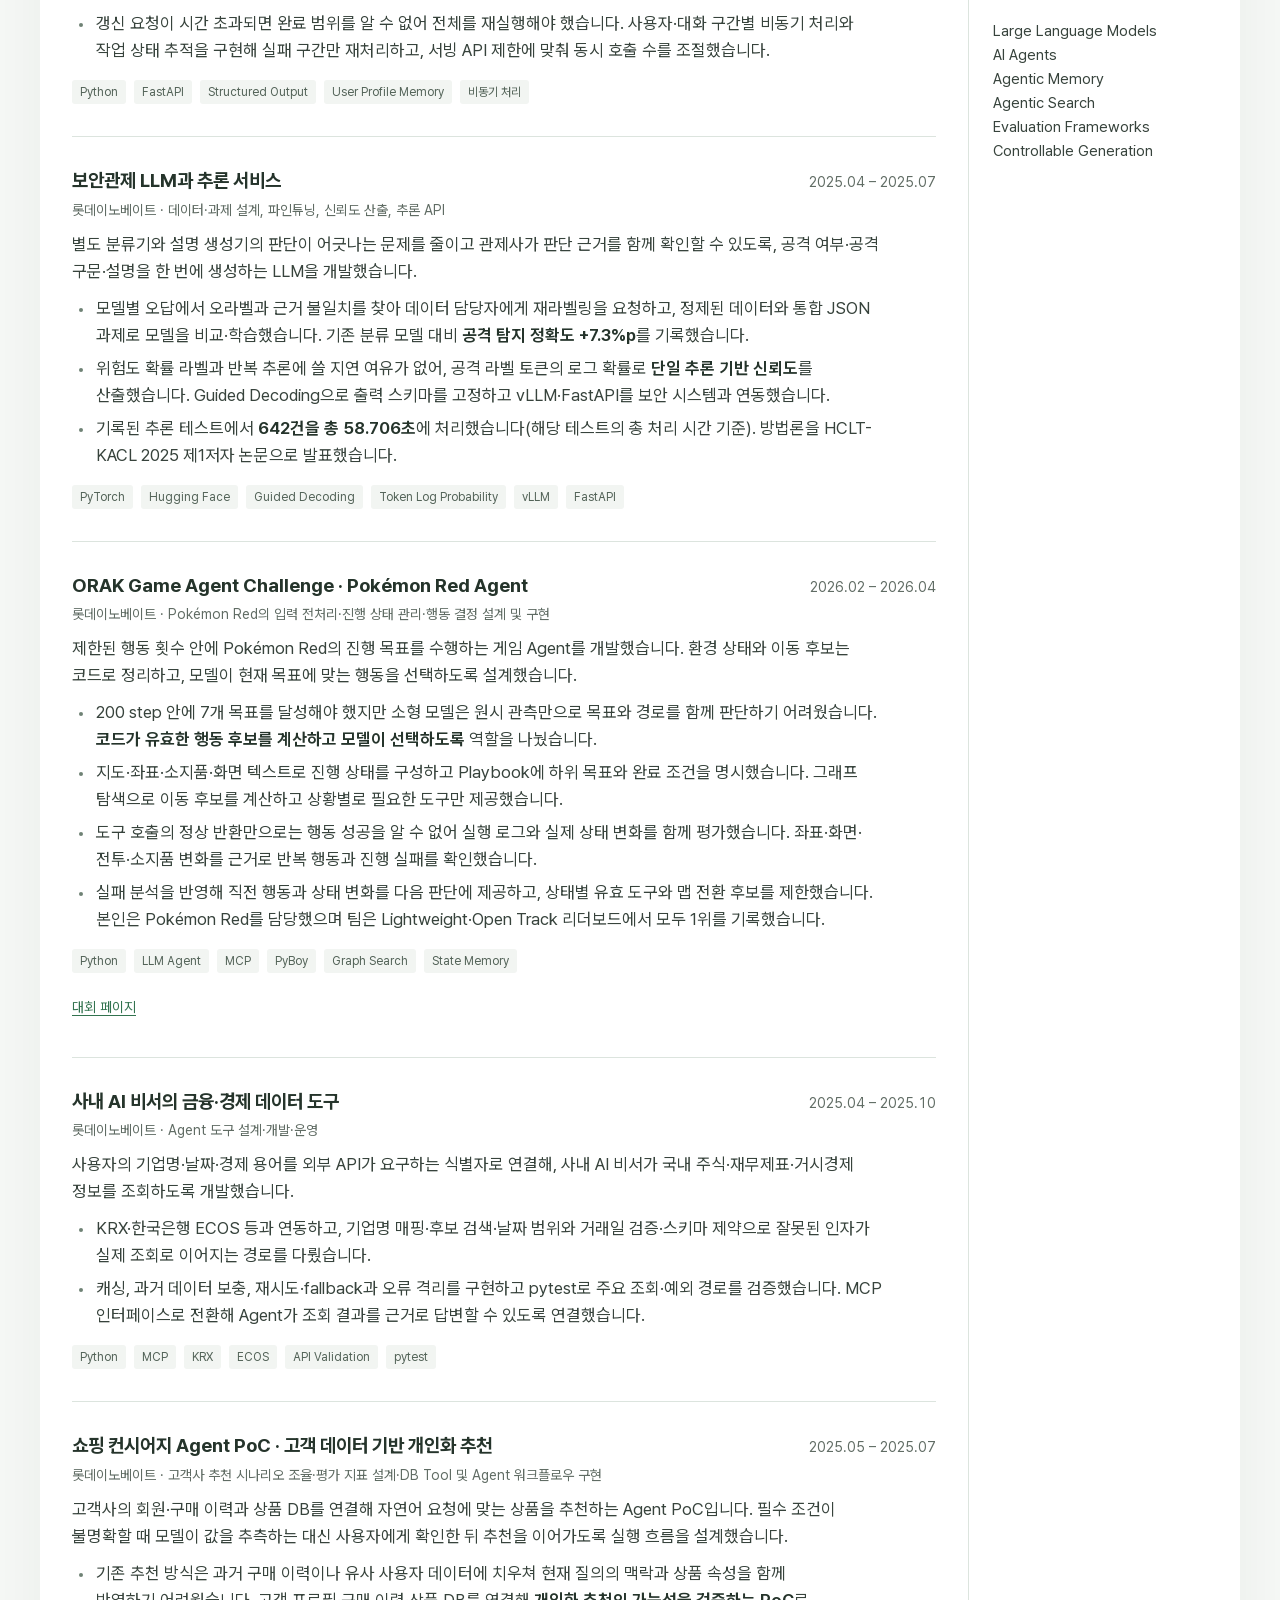
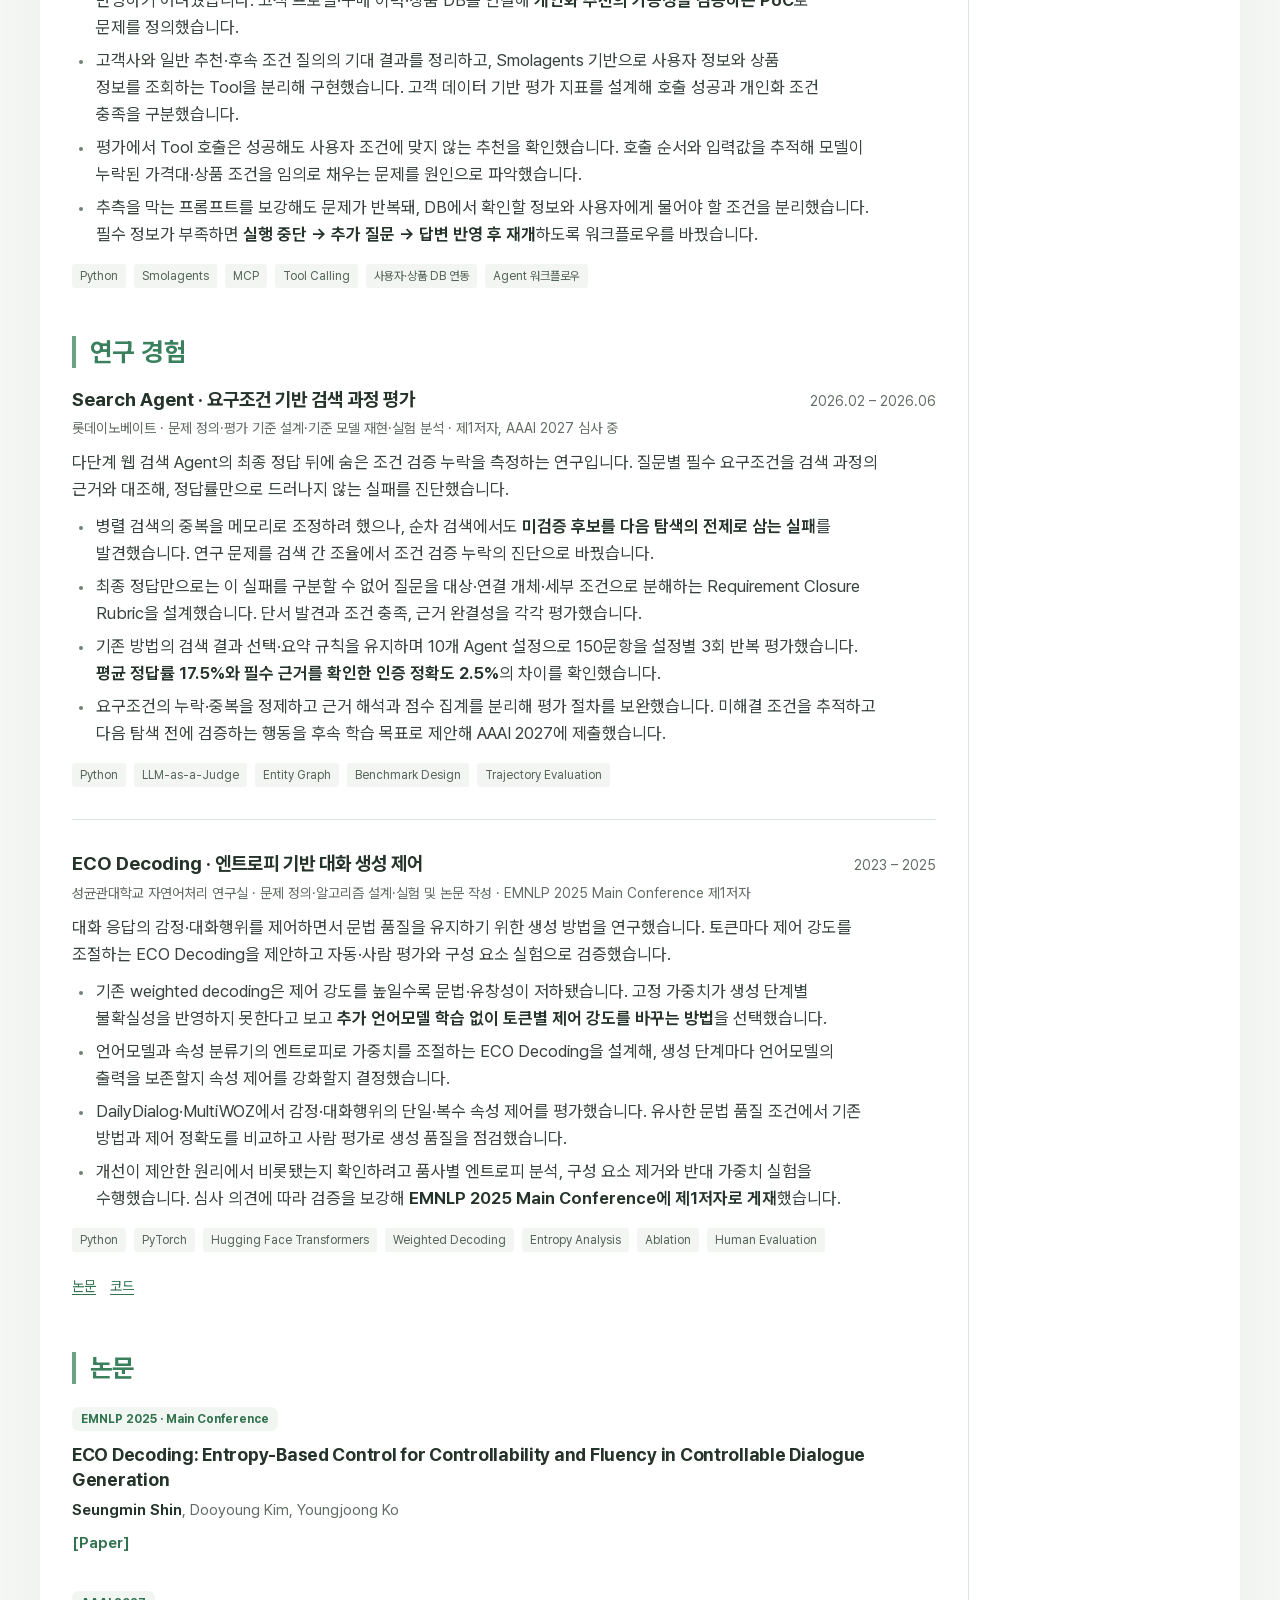
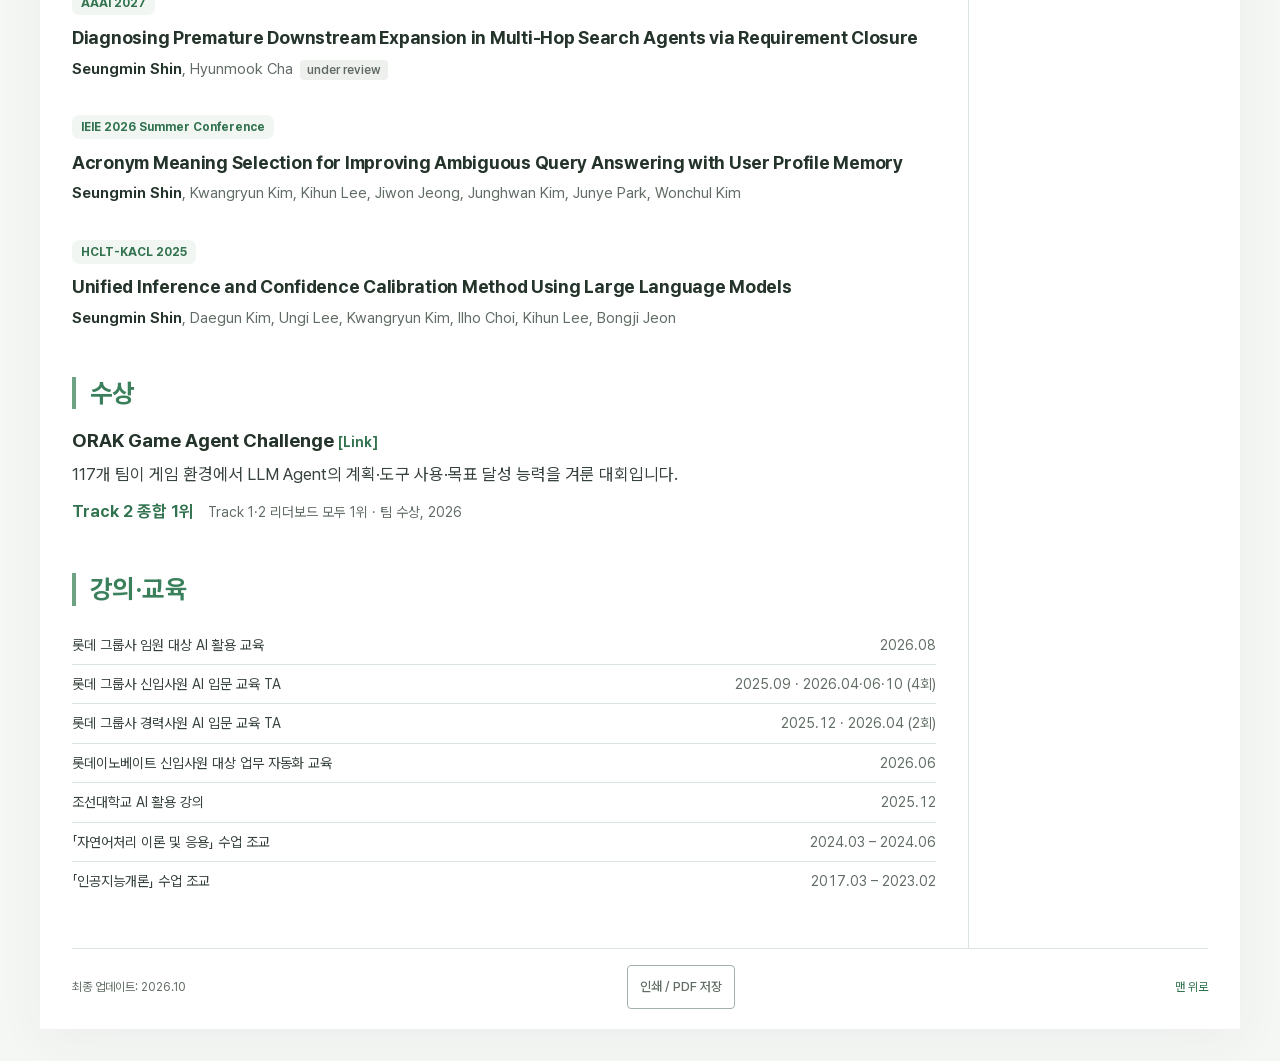
==== commit 1af6bcf8: "Condense ORAK award copy and layout" ====
--- a/index.html
+++ b/index.html
@@ -110,9 +110,8 @@
         <section class="section awards" id="awards" aria-labelledby="awards-heading">
           <h2 id="awards-heading">수상</h2>
           <h3>ORAK Game Agent Challenge <a class="award-link" href="https://www.aicrowd.com/challenges/orak-game-agent-challenge-2025/winners">[Link]</a></h3>
-          <p class="award-description">전체 117개 팀·497명이 참가해 Pokémon Red·StarCraft II·Super Mario·2048에서 LLM Agent의 계획·도구 사용·목표 달성 능력을 겨룬 대회입니다.</p>
-          <p class="award-result">Track 2 종합 1위</p>
-          <p class="award-note">Track 1·2 리더보드 모두 1위 · 팀 수상, 2026</p>
+          <p class="award-description">117개 팀이 게임 환경에서 LLM Agent의 계획·도구 사용·목표 달성 능력을 겨룬 대회입니다.</p>
+          <div class="award-outcome"><p class="award-result">Track 2 종합 1위</p><p class="award-note">Track 1·2 리더보드 모두 1위 · 팀 수상, 2026</p></div>
         </section>
         <section class="section" id="teaching" aria-labelledby="teaching-heading">
           <h2 id="teaching-heading">강의·교육</h2><ul class="teaching-list"><li><span>롯데 그룹사 임원 대상 AI 활용 교육</span><span class="date">2026.08</span></li><li><span>롯데 그룹사 신입사원 AI 입문 교육 TA</span><span class="date">2025.09 · 2026.04·06·10 (4회)</span></li><li><span>롯데 그룹사 경력사원 AI 입문 교육 TA</span><span class="date">2025.12 · 2026.04 (2회)</span></li><li><span>롯데이노베이트 신입사원 대상 업무 자동화 교육</span><span class="date">2026.06</span></li><li><span>조선대학교 AI 활용 강의</span><span class="date">2025.12</span></li><li><span>「자연어처리 이론 및 응용」 수업 조교</span><span class="date">2024.03 – 2024.06</span></li><li><span>「인공지능개론」 수업 조교</span><span class="date">2017.03 – 2023.02</span></li></ul>
--- a/styles.css
+++ b/styles.css
@@ -133,8 +133,9 @@
 .school:last-child { margin-bottom: 0; }
 .skill { margin-bottom: var(--space-md); }
 .interest-list { padding: 0; list-style: none; font-size: .9375rem; line-height: 1.6; }
-.award-result { color: var(--accent); font-weight: 650; margin-top: var(--space-sm); }
-.award-note { color: var(--muted); font-size: var(--text-small); margin-top: var(--space-xs); }
+.award-outcome { display: flex; flex-wrap: wrap; align-items: baseline; gap: .15rem .85rem; margin-top: .625rem; }
+.award-result { color: var(--accent); font-weight: 650; }
+.award-note { color: var(--muted); font-size: var(--text-small); }
 .award-link { color: var(--accent); font-size: var(--text-small); font-weight: 650; text-decoration: none; white-space: nowrap; }
 .award-link:hover { text-decoration: underline; }
 .award-description { margin-top: var(--space-xs); }
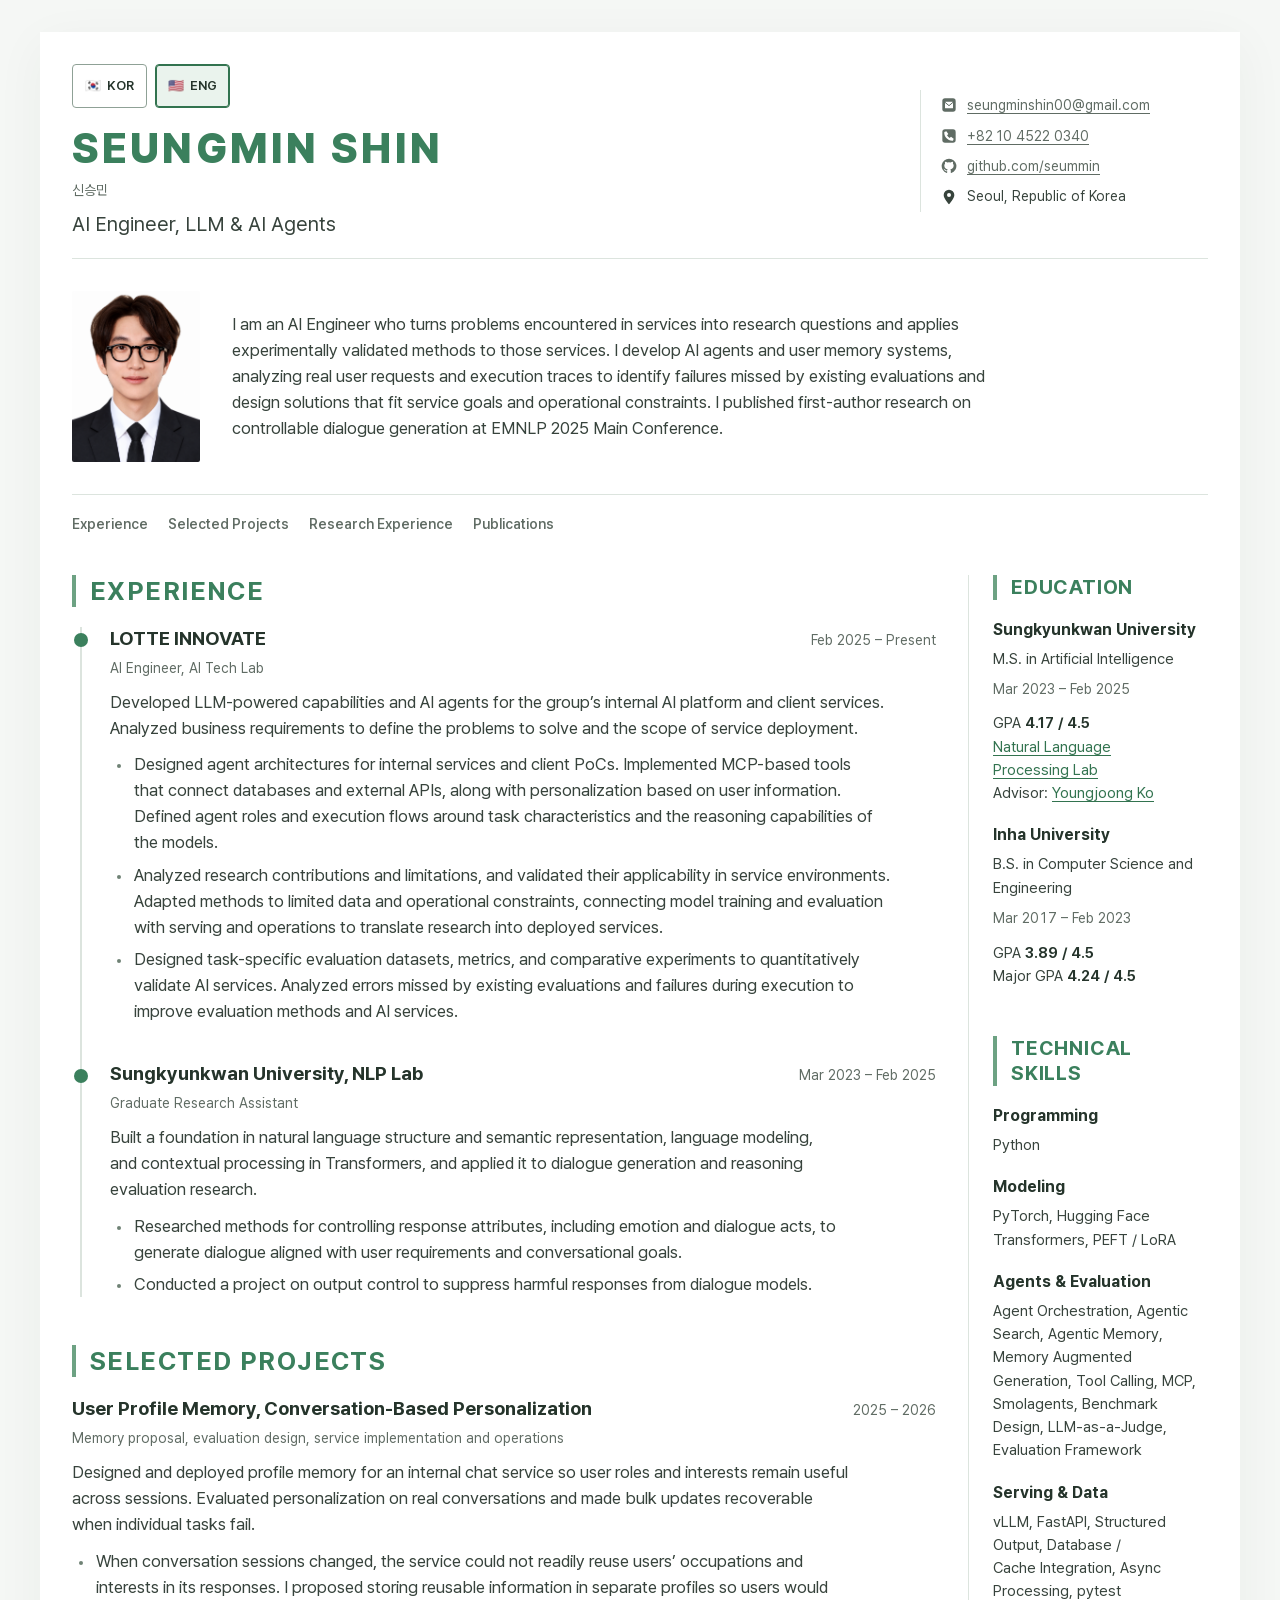
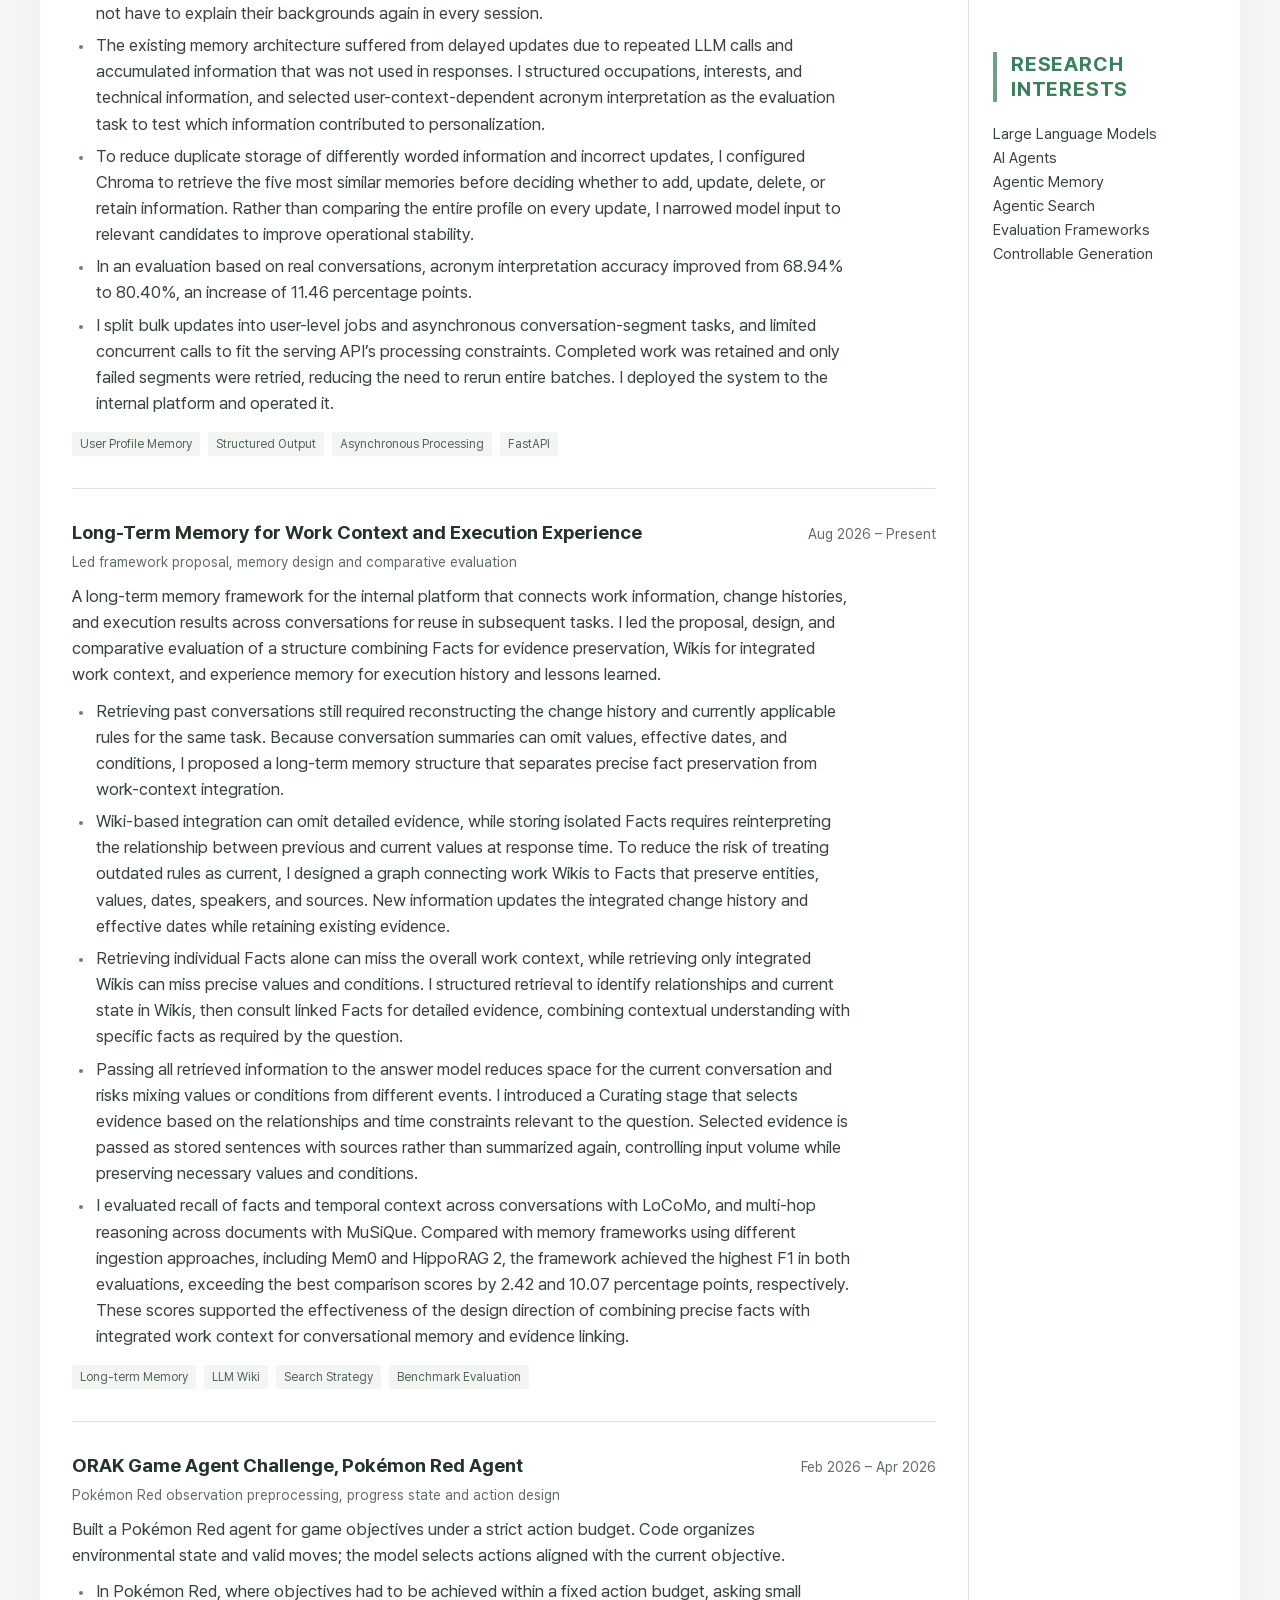
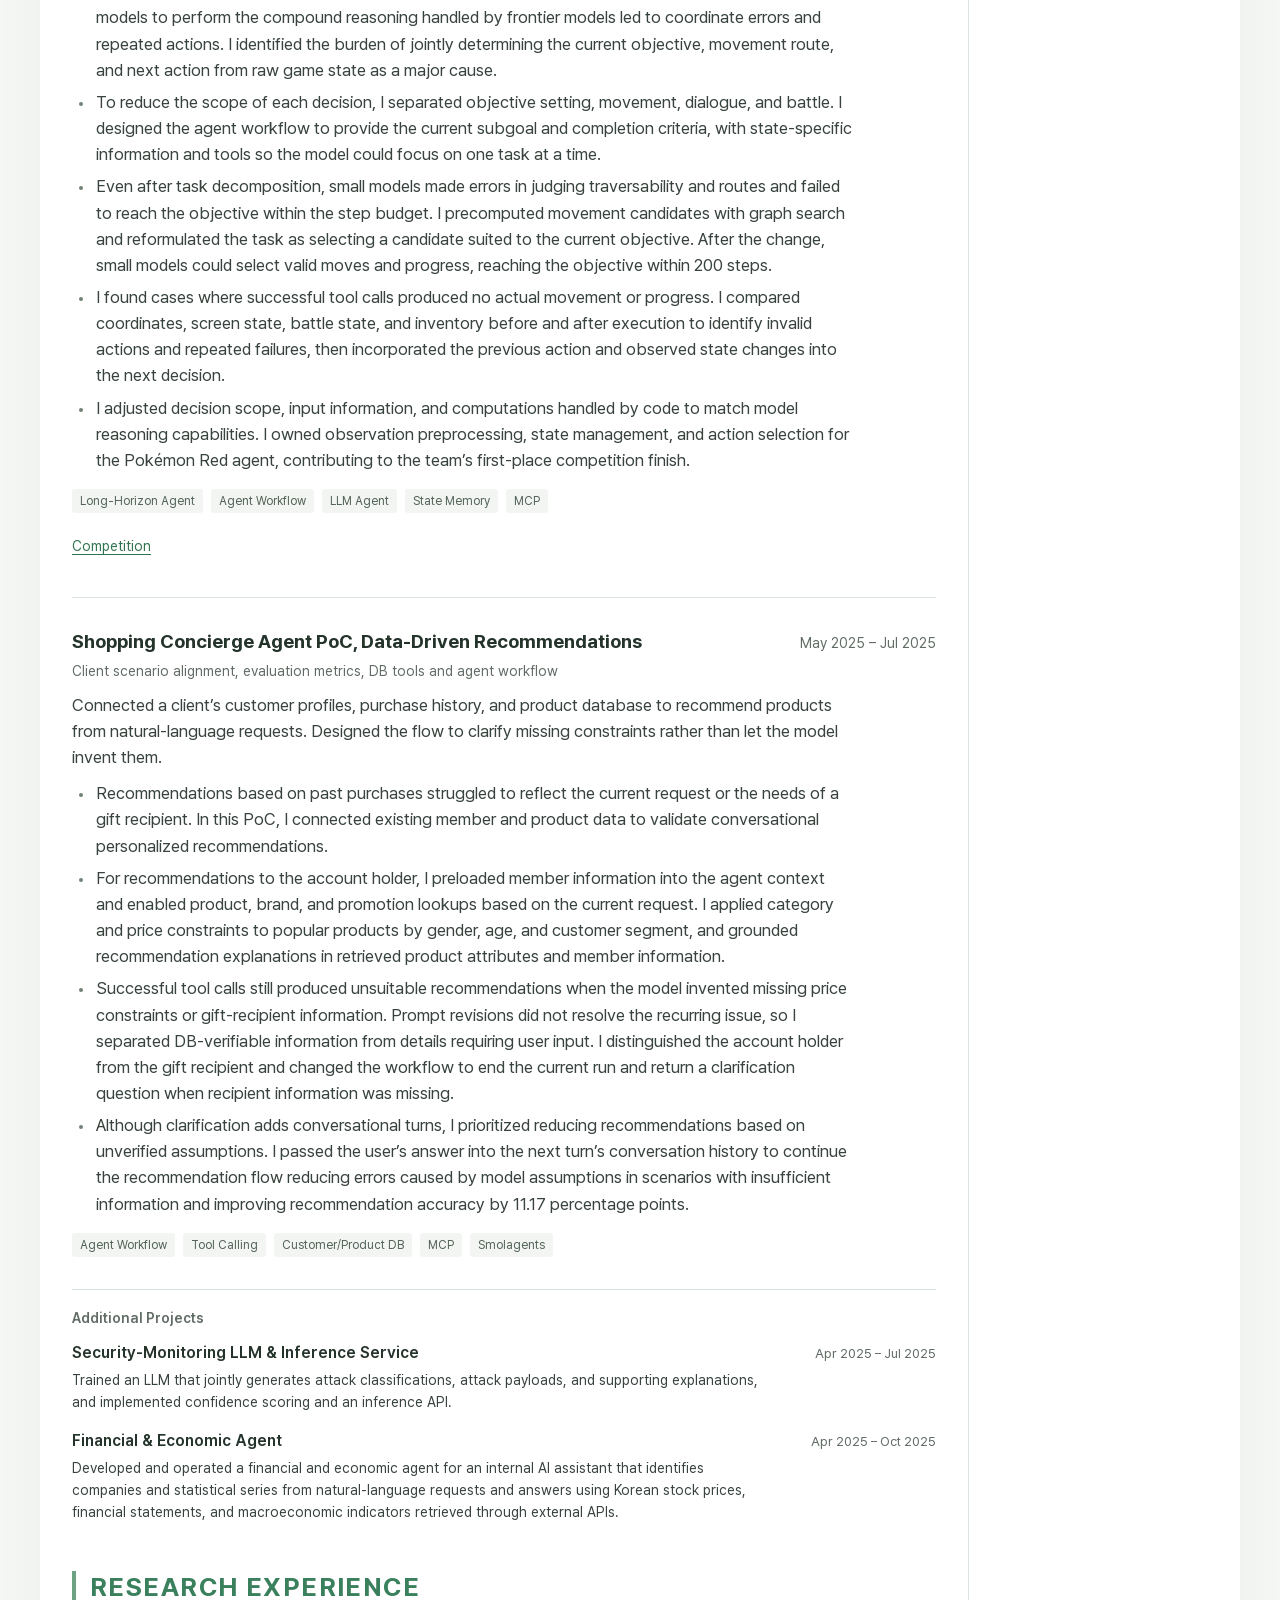
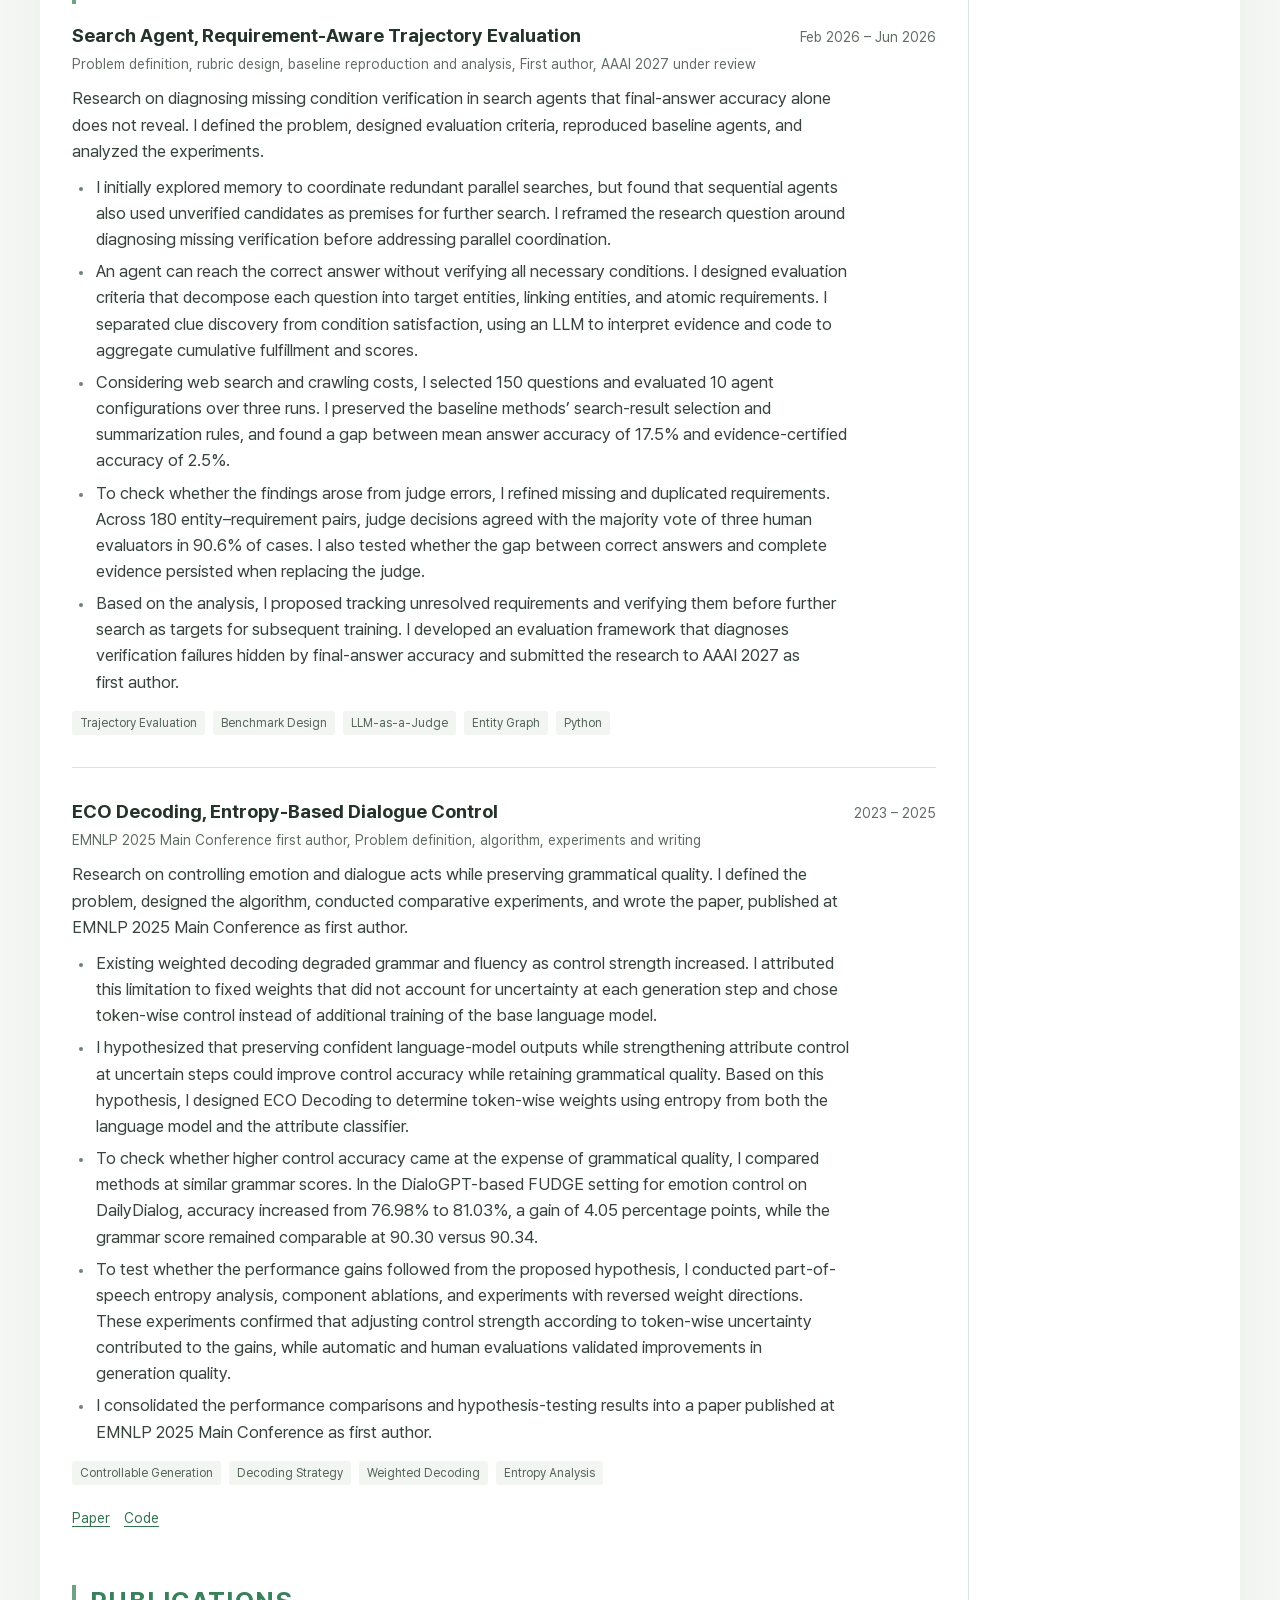
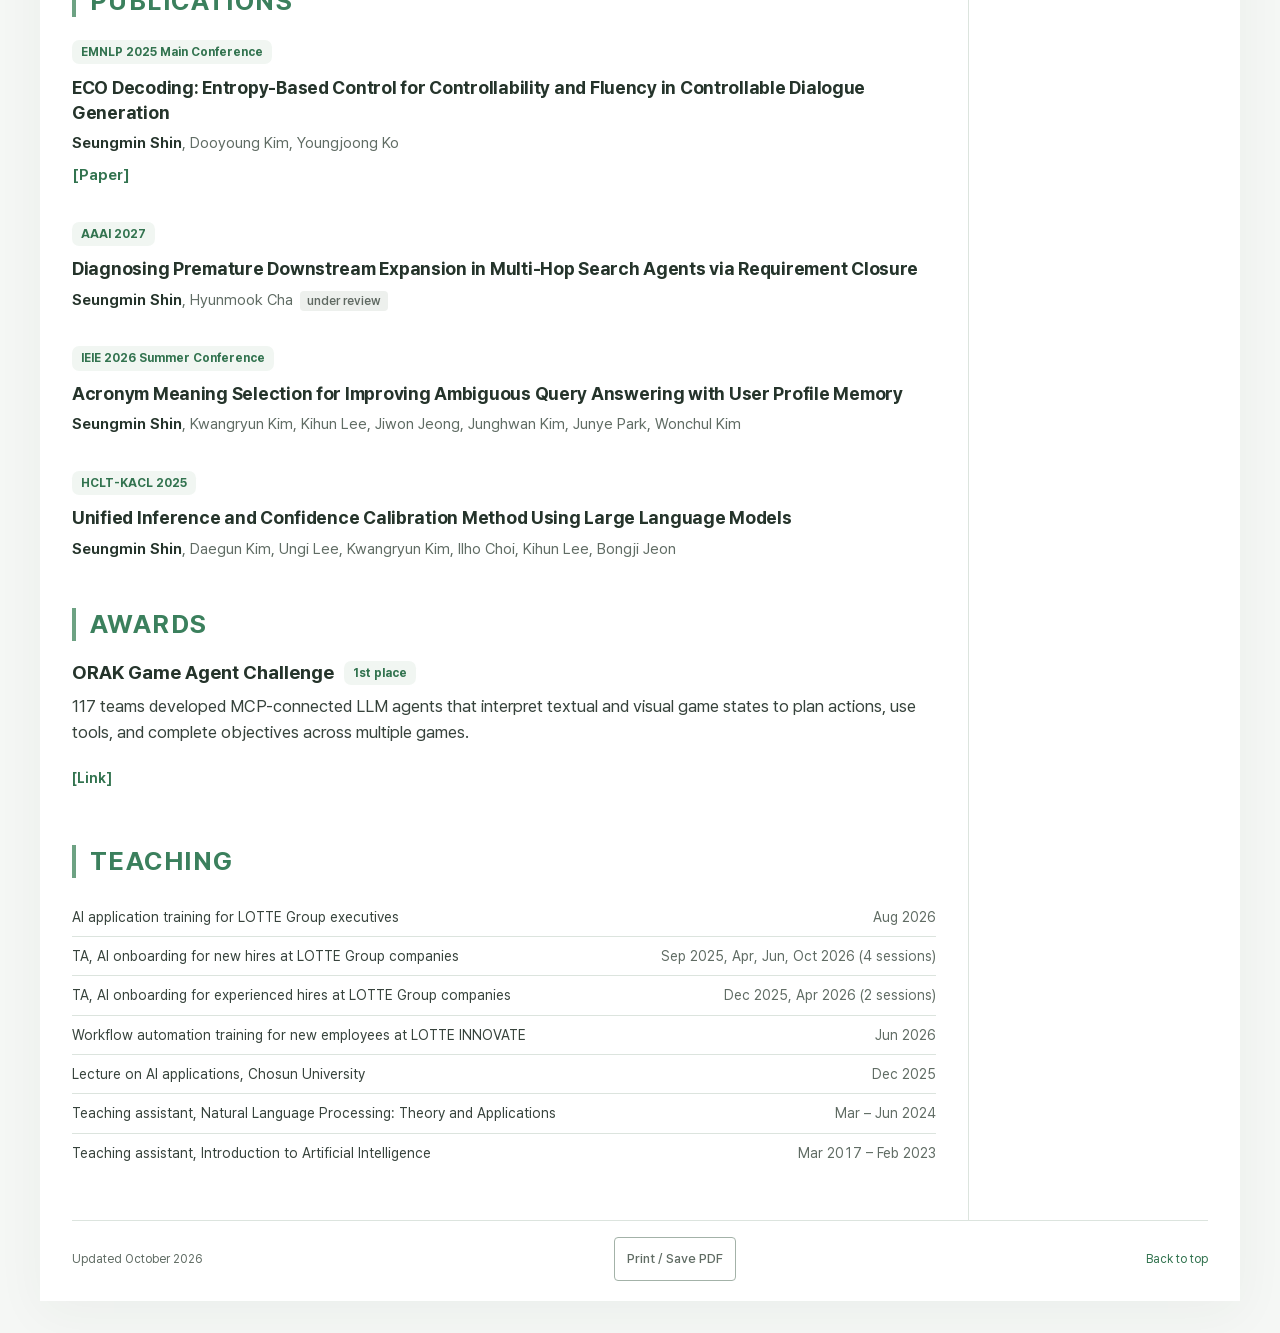
==== commit fb7c16a0: "Publish revised bilingual CV and project narratives" ====
--- a/index.html
+++ b/index.html
@@ -1,129 +1,14 @@
 <!doctype html>
-<html lang="ko">
+<html lang="en">
 <head>
   <meta charset="utf-8">
   <meta name="viewport" content="width=device-width, initial-scale=1">
-  <meta name="description" content="LLM과 AI Agent를 연구·개발하는 신승민의 이력서. 사용자 메모리, Agent 도구와 평가, LLM 추론 서비스를 개발합니다.">
-  <meta name="theme-color" content="#477560">
-  <title>신승민 | AI Engineer</title>
-  <link rel="alternate" hreflang="ko" href="./index.html">
-  <link rel="alternate" hreflang="en" href="./en.html">
-  <link rel="icon" href="data:image/svg+xml,%3Csvg xmlns='http://www.w3.org/2000/svg' viewBox='0 0 64 64'%3E%3Crect width='64' height='64' rx='12' fill='%23477560'/%3E%3Ctext x='32' y='44' text-anchor='middle' font-family='Arial' font-size='38' fill='white'%3ES%3C/text%3E%3C/svg%3E">
-  <link rel="preload" href="./PretendardVariable.woff2" as="font" type="font/woff2" crossorigin>
-  <link rel="stylesheet" href="./styles.css?v=17">
-  <script src="./print.js" defer></script>
+  <title>Seungmin Shin | AI Engineer</title>
+  <link rel="canonical" href="./en.html">
+  <script>window.location.replace("./en.html" + window.location.hash);</script>
+  <meta http-equiv="refresh" content="0; url=./en.html">
 </head>
-<body id="top">
-  <a class="skip-link" href="#main-content">본문으로 건너뛰기</a>
-  <div class="resume">
-    <header class="header">
-      <div class="identity">
-        <nav class="language-switch" aria-label="Language / 언어">
-          <a href="./index.html" lang="ko" hreflang="ko" aria-current="page"><span aria-hidden="true">🇰🇷</span>KOR<span class="sr-only"> 한국어</span></a>
-          <a href="./en.html" lang="en" hreflang="en"><span aria-hidden="true">🇺🇸</span>ENG<span class="sr-only"> English</span></a>
-        </nav>
-        <h1>신승민</h1>
-        <p class="alternate-name">Seungmin Shin</p>
-        <p class="role">AI Engineer · LLM &amp; AI Agents</p>
-      </div>
-      <address aria-label="연락처">
-        <a href="mailto:seungminshin00@gmail.com"><svg class="contact-icon" viewBox="0 0 24 24" aria-hidden="true"><rect x="2" y="2" width="20" height="20" rx="4"/><rect x="6" y="7" width="12" height="10" rx="1" fill="white"/><path d="m6 8 6 5 6-5" fill="none" stroke="currentColor" stroke-width="1.5"/></svg><span>seungminshin00@gmail.com</span></a>
-        <a href="tel:+821045220340"><svg class="contact-icon" viewBox="0 0 24 24" aria-hidden="true"><rect x="2" y="2" width="20" height="20" rx="4"/><path d="m8 5 3 4-2 2a12 12 0 0 0 4 4l2-2 4 3-1 3C11 20 4 13 5 6z" fill="white"/></svg><span>+82 10 4522 0340</span></a>
-        <a href="https://github.com/seummin"><svg class="contact-icon" viewBox="0 0 24 24" aria-hidden="true"><path d="M12 1a11 11 0 0 0-3.48 21.44c.55.1.75-.24.75-.53v-2.05c-3.06.66-3.71-1.3-3.71-1.3-.5-1.27-1.22-1.61-1.22-1.61-1-.68.08-.67.08-.67 1.1.08 1.68 1.13 1.68 1.13.98 1.68 2.57 1.19 3.2.91.1-.71.39-1.19.7-1.46-2.45-.28-5.03-1.22-5.03-5.44 0-1.2.43-2.18 1.13-2.94-.11-.28-.49-1.4.11-2.91 0 0 .92-.29 3.02 1.13a10.5 10.5 0 0 1 5.5 0c2.1-1.42 3.02-1.13 3.02-1.13.6 1.51.22 2.63.11 2.91.7.76 1.13 1.74 1.13 2.94 0 4.23-2.58 5.16-5.04 5.44.4.34.75 1.01.75 2.04v3.05c0 .29.2.64.76.53A11 11 0 0 0 12 1z"/></svg><span>github.com/seummin</span></a>
-        <span class="location"><svg class="contact-icon" viewBox="0 0 24 24" aria-hidden="true"><path fill-rule="evenodd" d="M12 1a8 8 0 0 0-8 8c0 5.4 8 14 8 14s8-8.6 8-14a8 8 0 0 0-8-8m0 5a3 3 0 1 1 0 6 3 3 0 0 1 0-6"/></svg><span>서울, 대한민국</span></span>
-      </address>
-    </header>
-    <div class="intro">
-      <img class="portrait" src="./portrait.png" alt="신승민 프로필 사진" width="1086" height="1448" fetchpriority="high">
-      <p>LLM과 AI Agent를 개발하는 AI Engineer입니다. <strong>사용자 메모리·Agent 도구·보안관제 LLM의 문제 정의와 평가부터 API 구현·추론 서빙까지 담당합니다.</strong> 롯데이노베이트 AI Tech Lab에 재직 중이며, 성균관대학교 인공지능 석사로 제어 가능한 대화 생성 연구를 EMNLP 2025 Main Conference에 제1저자로 발표했습니다.</p>
-    </div>
-    <nav class="section-nav" aria-label="이력서 목차"><a href="#experience">경험</a><a href="#projects">주요 프로젝트</a><a href="#research">연구 경험</a><a href="#publications">논문</a></nav>
-    <div class="cv-grid">
-      <main id="main-content">
-        <section class="section" id="experience" aria-labelledby="experience-heading"><h2 id="experience-heading">경험</h2><article class="entry">
-      <div class="entry-heading"><h3>롯데이노베이트</h3><p class="date">2025.02 – 현재</p></div>
-      <p class="entry-subtitle">AI Engineer · AI Tech Lab</p>
-      <p class="entry-summary">그룹사 내부 AI 플랫폼과 고객사 서비스를 위한 LLM 기반 기능과 AI Agent를 개발합니다. 현업 요구를 분석해 해결할 문제와 서비스 적용 범위를 구체화합니다.</p>
-      <ul class="entry-bullets"><li>사내 서비스와 고객사 PoC의 목적에 맞는 Agent 구조를 설계합니다. DB와 외부 API를 연동하는 MCP 기반 도구와 사용자 정보 기반 개인화를 구현하고 태스크의 특성과 모델의 추론 역량에 맞춰 Agent의 역할과 실행 흐름을 설계합니다.</li><li>연구의 기여점과 한계를 분석하고 서비스 환경에서의 유효성을 검증합니다. 제한된 데이터와 운영 제약에 맞게 방법을 재설계하고 모델 학습과 평가부터 서빙과 운영까지 연결해 연구 결과를 실제 서비스로 구현합니다.</li><li>태스크에 맞는 평가 데이터와 지표 및 비교 실험을 설계해 AI 서비스를 정량적으로 검증합니다. 기존 평가에서 드러나지 않는 오류와 실행 과정의 실패를 분석하고 평가 방식과 AI 서비스를 개선합니다.</li></ul>
-      
-      
-    </article><article class="entry">
-      <div class="entry-heading"><h3>성균관대학교 자연어처리 연구실</h3><p class="date">2023.03 – 2025.02</p></div>
-      <p class="entry-subtitle">석사과정 연구원</p>
-      <p class="entry-summary">자연어처리 이론을 바탕으로 제어 가능한 대화 생성을 연구했습니다.</p>
-      <ul class="entry-bullets"><li>토큰별 엔트로피로 속성 제어 강도를 조정하는 ECO Decoding을 제안하고, 자동 평가·ablation·사람 평가로 검증했습니다.</li></ul>
-      
-      
-    </article></section><section class="section" id="projects" aria-labelledby="projects-heading"><h2 id="projects-heading">주요 프로젝트</h2><article class="entry">
-      <div class="entry-heading"><h3>User Profile Memory · 대화 기반 개인화 메모리</h3><p class="date">2025 – 2026</p></div>
-      <p class="entry-subtitle">롯데이노베이트 · 메모리 도입 제안·평가 설계·서비스 구현 및 운영</p>
-      <p class="entry-summary">세션이 달라져도 사용자 직무와 관심사를 응답에 활용할 수 있도록 사내 챗 서비스에 프로필 메모리를 설계·적용했습니다. 실제 대화로 개인화 효과를 평가하고, 대량 갱신 중 일부 작업이 실패해도 복구할 수 있도록 운영 구조를 개선했습니다.</p>
-      <ul class="entry-bullets"><li>대화 세션이 바뀌면 이전 대화에서 알게 된 사용자의 직무·관심사를 응답에 이어 쓰기 어려웠습니다. 매번 전체 대화를 입력하면 길이와 처리 시간이 늘어나므로, 반복 활용할 정보를 저장하는 <strong>프로필 메모리 도입을 제안</strong>했습니다.</li><li>사내 챗 서비스에 기존 메모리 구조를 적용하자 반복적인 LLM 호출로 갱신이 지연되고 활용되지 않는 정보가 쌓였습니다. 유용한 맥락을 보존하기 위해 <strong>무엇을 기억해야 응답이 개선되는지</strong>부터 평가하기로 했습니다.</li><li>실제 업무 대화에서 직무·관심사·기술 정보를 프로필로 구조화하고, 사용자에 따라 뜻이 달라지는 약어 해석을 개인화 평가 과제로 선정했습니다.</li><li>실제 로그로 구성한 평가 대화 454건에서 프로필 사용 여부를 비교한 결과, 약어 해석 정확도가 <strong>68.94%에서 80.40%로 개선</strong>됐습니다. 이 결과를 근거로 구조화된 프로필을 서비스에 적용했습니다.</li><li>갱신 요청이 시간 초과되면 완료 범위를 알 수 없어 전체를 재실행해야 했습니다. 사용자·대화 구간별 비동기 처리와 작업 상태 추적을 구현해 실패 구간만 재처리하고, 서빙 API 제한에 맞춰 동시 호출 수를 조절했습니다.</li></ul>
-      <ul class="tags" aria-label="Technologies"><li>Python</li><li>FastAPI</li><li>Structured Output</li><li>User Profile Memory</li><li>비동기 처리</li></ul>
-      
-    </article><article class="entry">
-      <div class="entry-heading"><h3>보안관제 LLM과 추론 서비스</h3><p class="date">2025.04 – 2025.07</p></div>
-      <p class="entry-subtitle">롯데이노베이트 · 데이터·과제 설계, 파인튜닝, 신뢰도 산출, 추론 API</p>
-      <p class="entry-summary">별도 분류기와 설명 생성기의 판단이 어긋나는 문제를 줄이고 관제사가 판단 근거를 함께 확인할 수 있도록, 공격 여부·공격 구문·설명을 한 번에 생성하는 LLM을 개발했습니다.</p>
-      <ul class="entry-bullets"><li>모델별 오답에서 오라벨과 근거 불일치를 찾아 데이터 담당자에게 재라벨링을 요청하고, 정제된 데이터와 통합 JSON 과제로 모델을 비교·학습했습니다. 기존 분류 모델 대비 <strong>공격 탐지 정확도 +7.3%p</strong>를 기록했습니다.</li><li>위험도 확률 라벨과 반복 추론에 쓸 지연 여유가 없어, 공격 라벨 토큰의 로그 확률로 <strong>단일 추론 기반 신뢰도</strong>를 산출했습니다. Guided Decoding으로 출력 스키마를 고정하고 vLLM·FastAPI를 보안 시스템과 연동했습니다.</li><li>기록된 추론 테스트에서 <strong>642건을 총 58.706초</strong>에 처리했습니다(해당 테스트의 총 처리 시간 기준). 방법론을 HCLT-KACL 2025 제1저자 논문으로 발표했습니다.</li></ul>
-      <ul class="tags" aria-label="Technologies"><li>PyTorch</li><li>Hugging Face</li><li>Guided Decoding</li><li>Token Log Probability</li><li>vLLM</li><li>FastAPI</li></ul>
-      
-    </article><article class="entry">
-      <div class="entry-heading"><h3>ORAK Game Agent Challenge · Pokémon Red Agent</h3><p class="date">2026.02 – 2026.04</p></div>
-      <p class="entry-subtitle">롯데이노베이트 · Pokémon Red의 입력 전처리·진행 상태 관리·행동 결정 설계 및 구현</p>
-      <p class="entry-summary">제한된 행동 횟수 안에 Pokémon Red의 진행 목표를 수행하는 게임 Agent를 개발했습니다. 환경 상태와 이동 후보는 코드로 정리하고, 모델이 현재 목표에 맞는 행동을 선택하도록 설계했습니다.</p>
-      <ul class="entry-bullets"><li>200 step 안에 7개 목표를 달성해야 했지만 소형 모델은 원시 관측만으로 목표와 경로를 함께 판단하기 어려웠습니다. <strong>코드가 유효한 행동 후보를 계산하고 모델이 선택하도록</strong> 역할을 나눴습니다.</li><li>지도·좌표·소지품·화면 텍스트로 진행 상태를 구성하고 Playbook에 하위 목표와 완료 조건을 명시했습니다. 그래프 탐색으로 이동 후보를 계산하고 상황별로 필요한 도구만 제공했습니다.</li><li>도구 호출의 정상 반환만으로는 행동 성공을 알 수 없어 실행 로그와 실제 상태 변화를 함께 평가했습니다. 좌표·화면·전투·소지품 변화를 근거로 반복 행동과 진행 실패를 확인했습니다.</li><li>실패 분석을 반영해 직전 행동과 상태 변화를 다음 판단에 제공하고, 상태별 유효 도구와 맵 전환 후보를 제한했습니다. 본인은 Pokémon Red를 담당했으며 팀은 Lightweight·Open Track 리더보드에서 모두 1위를 기록했습니다.</li></ul>
-      <ul class="tags" aria-label="Technologies"><li>Python</li><li>LLM Agent</li><li>MCP</li><li>PyBoy</li><li>Graph Search</li><li>State Memory</li></ul>
-      <div class="entry-links"><a href="https://www.aicrowd.com/challenges/orak-game-agent-challenge-2025">대회 페이지</a></div>
-    </article><article class="entry">
-      <div class="entry-heading"><h3>사내 AI 비서의 금융·경제 데이터 도구</h3><p class="date">2025.04 – 2025.10</p></div>
-      <p class="entry-subtitle">롯데이노베이트 · Agent 도구 설계·개발·운영</p>
-      <p class="entry-summary">사용자의 기업명·날짜·경제 용어를 외부 API가 요구하는 식별자로 연결해, 사내 AI 비서가 국내 주식·재무제표·거시경제 정보를 조회하도록 개발했습니다.</p>
-      <ul class="entry-bullets"><li>KRX·한국은행 ECOS 등과 연동하고, 기업명 매핑·후보 검색·날짜 범위와 거래일 검증·스키마 제약으로 잘못된 인자가 실제 조회로 이어지는 경로를 다뤘습니다.</li><li>캐싱, 과거 데이터 보충, 재시도·fallback과 오류 격리를 구현하고 pytest로 주요 조회·예외 경로를 검증했습니다. MCP 인터페이스로 전환해 Agent가 조회 결과를 근거로 답변할 수 있도록 연결했습니다.</li></ul>
-      <ul class="tags" aria-label="Technologies"><li>Python</li><li>MCP</li><li>KRX</li><li>ECOS</li><li>API Validation</li><li>pytest</li></ul>
-      
-    </article><article class="entry">
-      <div class="entry-heading"><h3>쇼핑 컨시어지 Agent PoC · 고객 데이터 기반 개인화 추천</h3><p class="date">2025.05 – 2025.07</p></div>
-      <p class="entry-subtitle">롯데이노베이트 · 고객사 추천 시나리오 조율·평가 지표 설계·DB Tool 및 Agent 워크플로우 구현</p>
-      <p class="entry-summary">고객사의 회원·구매 이력과 상품 DB를 연결해 자연어 요청에 맞는 상품을 추천하는 Agent PoC입니다. 필수 조건이 불명확할 때 모델이 값을 추측하는 대신 사용자에게 확인한 뒤 추천을 이어가도록 실행 흐름을 설계했습니다.</p>
-      <ul class="entry-bullets"><li>기존 추천 방식은 과거 구매 이력이나 유사 사용자 데이터에 치우쳐 현재 질의의 맥락과 상품 속성을 함께 반영하기 어려웠습니다. 고객 프로필·구매 이력·상품 DB를 연결해 <strong>개인화 추천의 가능성을 검증하는 PoC</strong>로 문제를 정의했습니다.</li><li>고객사와 일반 추천·후속 조건 질의의 기대 결과를 정리하고, Smolagents 기반으로 사용자 정보와 상품 정보를 조회하는 Tool을 분리해 구현했습니다. 고객 데이터 기반 평가 지표를 설계해 호출 성공과 개인화 조건 충족을 구분했습니다.</li><li>평가에서 Tool 호출은 성공해도 사용자 조건에 맞지 않는 추천을 확인했습니다. 호출 순서와 입력값을 추적해 모델이 누락된 가격대·상품 조건을 임의로 채우는 문제를 원인으로 파악했습니다.</li><li>추측을 막는 프롬프트를 보강해도 문제가 반복돼, DB에서 확인할 정보와 사용자에게 물어야 할 조건을 분리했습니다. 필수 정보가 부족하면 <strong>실행 중단 → 추가 질문 → 답변 반영 후 재개</strong>하도록 워크플로우를 바꿨습니다.</li></ul>
-      <ul class="tags" aria-label="Technologies"><li>Python</li><li>Smolagents</li><li>MCP</li><li>Tool Calling</li><li>사용자·상품 DB 연동</li><li>Agent 워크플로우</li></ul>
-      
-    </article></section><section class="section" id="research" aria-labelledby="research-heading"><h2 id="research-heading">연구 경험</h2><article class="entry">
-      <div class="entry-heading"><h3>Search Agent · 요구조건 기반 검색 과정 평가</h3><p class="date">2026.02 – 2026.06</p></div>
-      <p class="entry-subtitle">롯데이노베이트 · 문제 정의·평가 기준 설계·기준 모델 재현·실험 분석 · 제1저자, AAAI 2027 심사 중</p>
-      <p class="entry-summary">다단계 웹 검색 Agent의 최종 정답 뒤에 숨은 조건 검증 누락을 측정하는 연구입니다. 질문별 필수 요구조건을 검색 과정의 근거와 대조해, 정답률만으로 드러나지 않는 실패를 진단했습니다.</p>
-      <ul class="entry-bullets"><li>병렬 검색의 중복을 메모리로 조정하려 했으나, 순차 검색에서도 <strong>미검증 후보를 다음 탐색의 전제로 삼는 실패</strong>를 발견했습니다. 연구 문제를 검색 간 조율에서 조건 검증 누락의 진단으로 바꿨습니다.</li><li>최종 정답만으로는 이 실패를 구분할 수 없어 질문을 대상·연결 개체·세부 조건으로 분해하는 Requirement Closure Rubric을 설계했습니다. 단서 발견과 조건 충족, 근거 완결성을 각각 평가했습니다.</li><li>기존 방법의 검색 결과 선택·요약 규칙을 유지하며 10개 Agent 설정으로 150문항을 설정별 3회 반복 평가했습니다. <strong>평균 정답률 17.5%와 필수 근거를 확인한 인증 정확도 2.5%</strong>의 차이를 확인했습니다.</li><li>요구조건의 누락·중복을 정제하고 근거 해석과 점수 집계를 분리해 평가 절차를 보완했습니다. 미해결 조건을 추적하고 다음 탐색 전에 검증하는 행동을 후속 학습 목표로 제안해 AAAI 2027에 제출했습니다.</li></ul>
-      <ul class="tags" aria-label="Technologies"><li>Python</li><li>LLM-as-a-Judge</li><li>Entity Graph</li><li>Benchmark Design</li><li>Trajectory Evaluation</li></ul>
-      
-    </article><article class="entry">
-      <div class="entry-heading"><h3>ECO Decoding · 엔트로피 기반 대화 생성 제어</h3><p class="date">2023 – 2025</p></div>
-      <p class="entry-subtitle">성균관대학교 자연어처리 연구실 · 문제 정의·알고리즘 설계·실험 및 논문 작성 · EMNLP 2025 Main Conference 제1저자</p>
-      <p class="entry-summary">대화 응답의 감정·대화행위를 제어하면서 문법 품질을 유지하기 위한 생성 방법을 연구했습니다. 토큰마다 제어 강도를 조절하는 ECO Decoding을 제안하고 자동·사람 평가와 구성 요소 실험으로 검증했습니다.</p>
-      <ul class="entry-bullets"><li>기존 weighted decoding은 제어 강도를 높일수록 문법·유창성이 저하됐습니다. 고정 가중치가 생성 단계별 불확실성을 반영하지 못한다고 보고 <strong>추가 언어모델 학습 없이 토큰별 제어 강도를 바꾸는 방법</strong>을 선택했습니다.</li><li>언어모델과 속성 분류기의 엔트로피로 가중치를 조절하는 ECO Decoding을 설계해, 생성 단계마다 언어모델의 출력을 보존할지 속성 제어를 강화할지 결정했습니다.</li><li>DailyDialog·MultiWOZ에서 감정·대화행위의 단일·복수 속성 제어를 평가했습니다. 유사한 문법 품질 조건에서 기존 방법과 제어 정확도를 비교하고 사람 평가로 생성 품질을 점검했습니다.</li><li>개선이 제안한 원리에서 비롯됐는지 확인하려고 품사별 엔트로피 분석, 구성 요소 제거와 반대 가중치 실험을 수행했습니다. 심사 의견에 따라 검증을 보강해 <strong>EMNLP 2025 Main Conference에 제1저자로 게재</strong>했습니다.</li></ul>
-      <ul class="tags" aria-label="Technologies"><li>Python</li><li>PyTorch</li><li>Hugging Face Transformers</li><li>Weighted Decoding</li><li>Entropy Analysis</li><li>Ablation</li><li>Human Evaluation</li></ul>
-      <div class="entry-links"><a href="https://aclanthology.org/2025.emnlp-main.1437/">논문</a><a href="https://github.com/seummin/ECODecoding">코드</a></div>
-    </article></section>
-        <section class="section" id="publications" aria-labelledby="publications-heading">
-          <h2 id="publications-heading">논문</h2><ol class="publication-list"><li class="publication"><span class="publication-venue">EMNLP 2025 · Main Conference</span><h3>ECO Decoding: Entropy-Based Control for Controllability and Fluency in Controllable Dialogue Generation</h3><p class="publication-authors"><strong>Seungmin Shin</strong>, Dooyoung Kim, Youngjoong Ko</p><a class="paper-link" href="https://arxiv.org/abs/2511.01568">[Paper]</a></li><li class="publication"><span class="publication-venue">AAAI 2027</span><h3>Diagnosing Premature Downstream Expansion in Multi-Hop Search Agents via Requirement Closure</h3><p class="publication-authors"><strong>Seungmin Shin</strong>, Hyunmook Cha<span class="review-status">under review</span></p></li><li class="publication"><span class="publication-venue">IEIE 2026 Summer Conference</span><h3>Acronym Meaning Selection for Improving Ambiguous Query Answering with User Profile Memory</h3><p class="publication-authors"><strong>Seungmin Shin</strong>, Kwangryun Kim, Kihun Lee, Jiwon Jeong, Junghwan Kim, Junye Park, Wonchul Kim</p></li><li class="publication"><span class="publication-venue">HCLT-KACL 2025</span><h3>Unified Inference and Confidence Calibration Method Using Large Language Models</h3><p class="publication-authors"><strong>Seungmin Shin</strong>, Daegun Kim, Ungi Lee, Kwangryun Kim, Ilho Choi, Kihun Lee, Bongji Jeon</p></li></ol>
-        </section>
-        <section class="section awards" id="awards" aria-labelledby="awards-heading">
-          <h2 id="awards-heading">수상</h2>
-          <h3>ORAK Game Agent Challenge <a class="award-link" href="https://www.aicrowd.com/challenges/orak-game-agent-challenge-2025/winners">[Link]</a></h3>
-          <p class="award-description">117개 팀이 게임 환경에서 LLM Agent의 계획·도구 사용·목표 달성 능력을 겨룬 대회입니다.</p>
-          <div class="award-outcome"><p class="award-result">Track 2 종합 1위</p><p class="award-note">Track 1·2 리더보드 모두 1위 · 팀 수상, 2026</p></div>
-        </section>
-        <section class="section" id="teaching" aria-labelledby="teaching-heading">
-          <h2 id="teaching-heading">강의·교육</h2><ul class="teaching-list"><li><span>롯데 그룹사 임원 대상 AI 활용 교육</span><span class="date">2026.08</span></li><li><span>롯데 그룹사 신입사원 AI 입문 교육 TA</span><span class="date">2025.09 · 2026.04·06·10 (4회)</span></li><li><span>롯데 그룹사 경력사원 AI 입문 교육 TA</span><span class="date">2025.12 · 2026.04 (2회)</span></li><li><span>롯데이노베이트 신입사원 대상 업무 자동화 교육</span><span class="date">2026.06</span></li><li><span>조선대학교 AI 활용 강의</span><span class="date">2025.12</span></li><li><span>「자연어처리 이론 및 응용」 수업 조교</span><span class="date">2024.03 – 2024.06</span></li><li><span>「인공지능개론」 수업 조교</span><span class="date">2017.03 – 2023.02</span></li></ul>
-        </section>
-      </main>
-      <aside class="sidebar">
-        <section class="section" aria-labelledby="education-heading"><h2 id="education-heading">학력</h2><article class="school"><h3>성균관대학교</h3><p>인공지능학과 석사</p><p class="date">2023.03 – 2025.02</p><p>GPA <strong>4.17 / 4.5</strong></p><p><a href="https://nlplab-skku.github.io/">자연어처리 연구실</a></p><p>지도교수 <a href="https://nlp.skku.edu/">고영중</a></p></article><article class="school"><h3>인하대학교</h3><p>컴퓨터공학 학사</p><p class="date">2017.03 – 2023.02</p><p>GPA <strong>3.89 / 4.5</strong></p><p>전공 GPA <strong>4.24 / 4.5</strong></p></article></section>
-        <section class="section" aria-labelledby="skills-heading"><h2 id="skills-heading">기술</h2><div class="skill"><h3>Programming</h3><p>Python</p></div><div class="skill"><h3>Modeling</h3><p>PyTorch, Hugging Face Transformers, PEFT / LoRA</p></div><div class="skill"><h3>Agents &amp; Evaluation</h3><p>Agent Orchestration, Agentic Search, Agentic Memory, Memory Augmented Generation, Tool Calling, MCP, Smolagents, Benchmark Design, LLM-as-a-Judge, Evaluation Framework</p></div><div class="skill"><h3>Serving &amp; Data</h3><p>vLLM, FastAPI, Structured Output, DB·캐시 연동, 비동기 처리, pytest</p></div></section>
-        <section class="section" aria-labelledby="interests-heading"><h2 id="interests-heading">연구 관심 분야</h2><ul class="interest-list"><li>Large Language Models</li><li>AI Agents</li><li>Agentic Memory</li><li>Agentic Search</li><li>Evaluation Frameworks</li><li>Controllable Generation</li></ul></section>
-      </aside>
-    </div>
-    <footer><span>최종 업데이트: 2026.10</span><button class="print-button" type="button" hidden>인쇄 / PDF 저장</button><a href="#top">맨 위로</a></footer>
-  </div>
+<body>
+  <p><a href="./en.html">English CV</a>, <a href="./ko.html" lang="ko">한국어 이력서</a></p>
 </body>
 </html>
